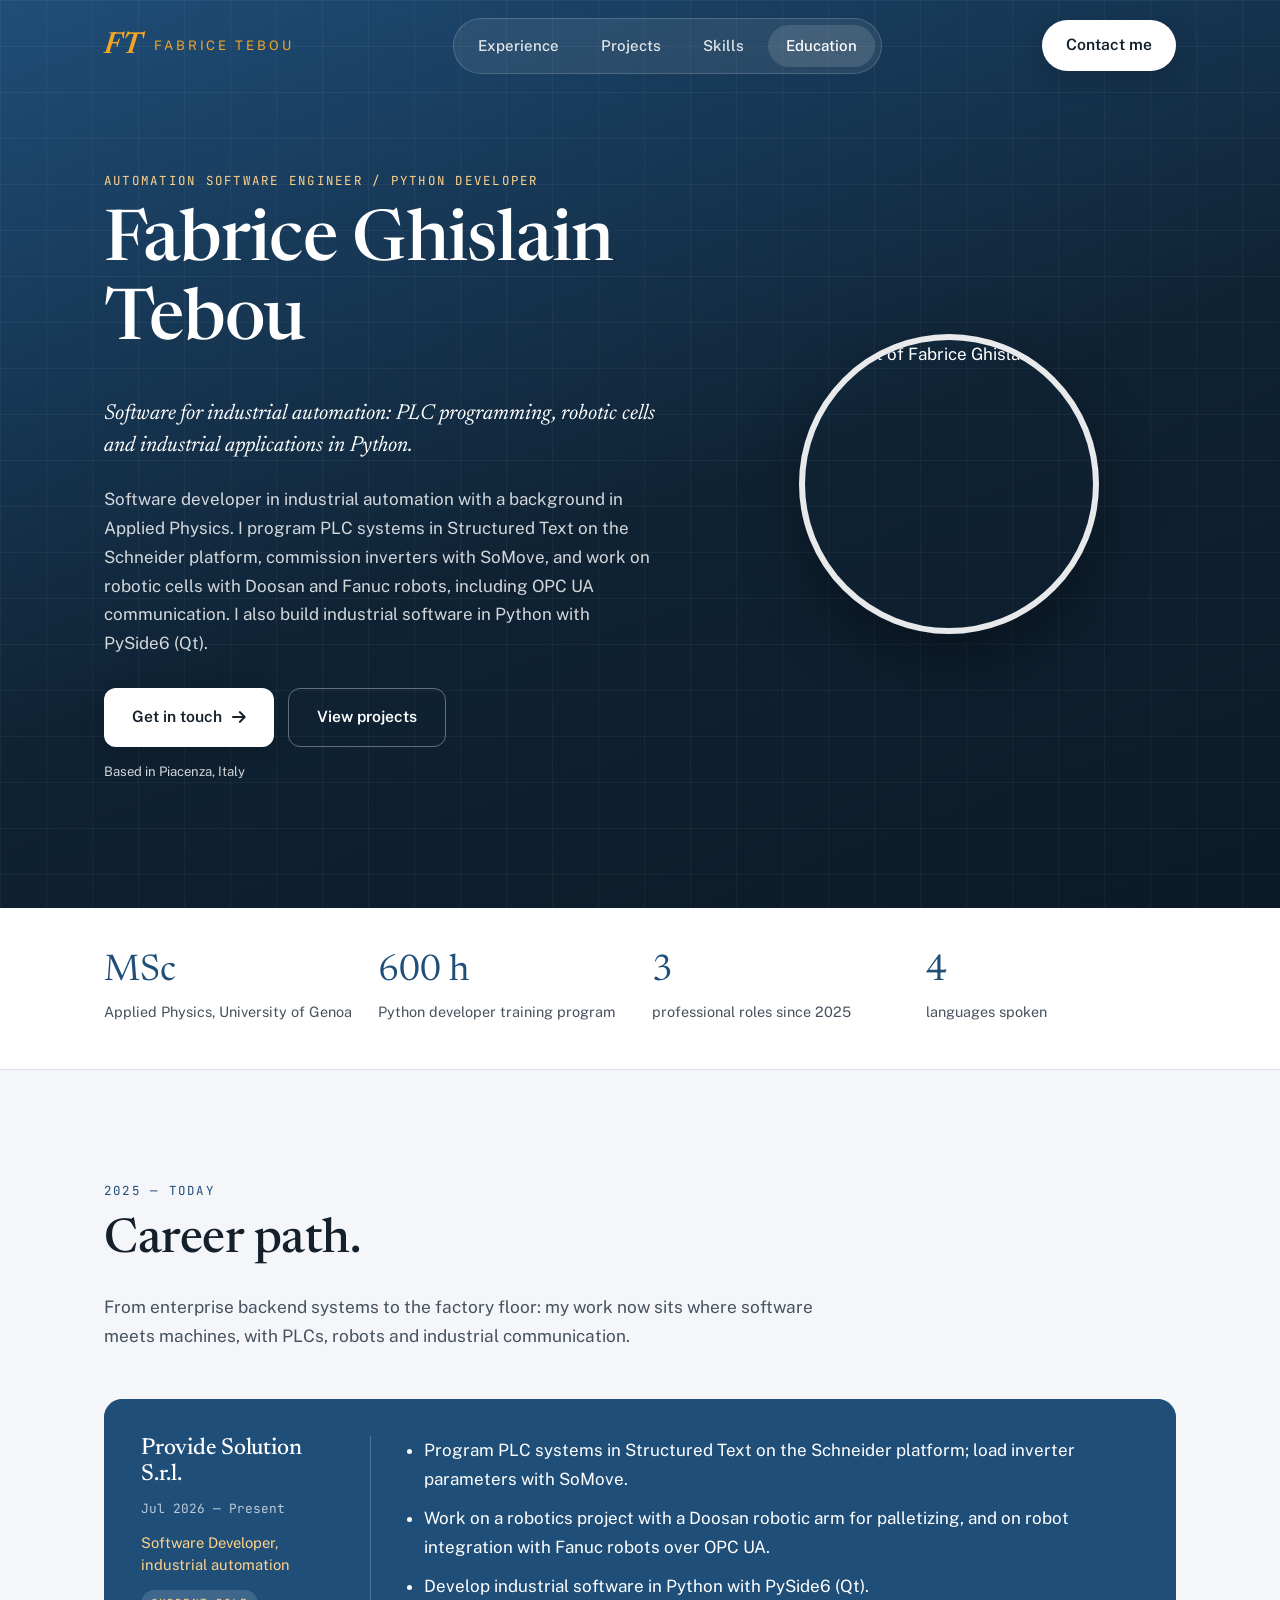
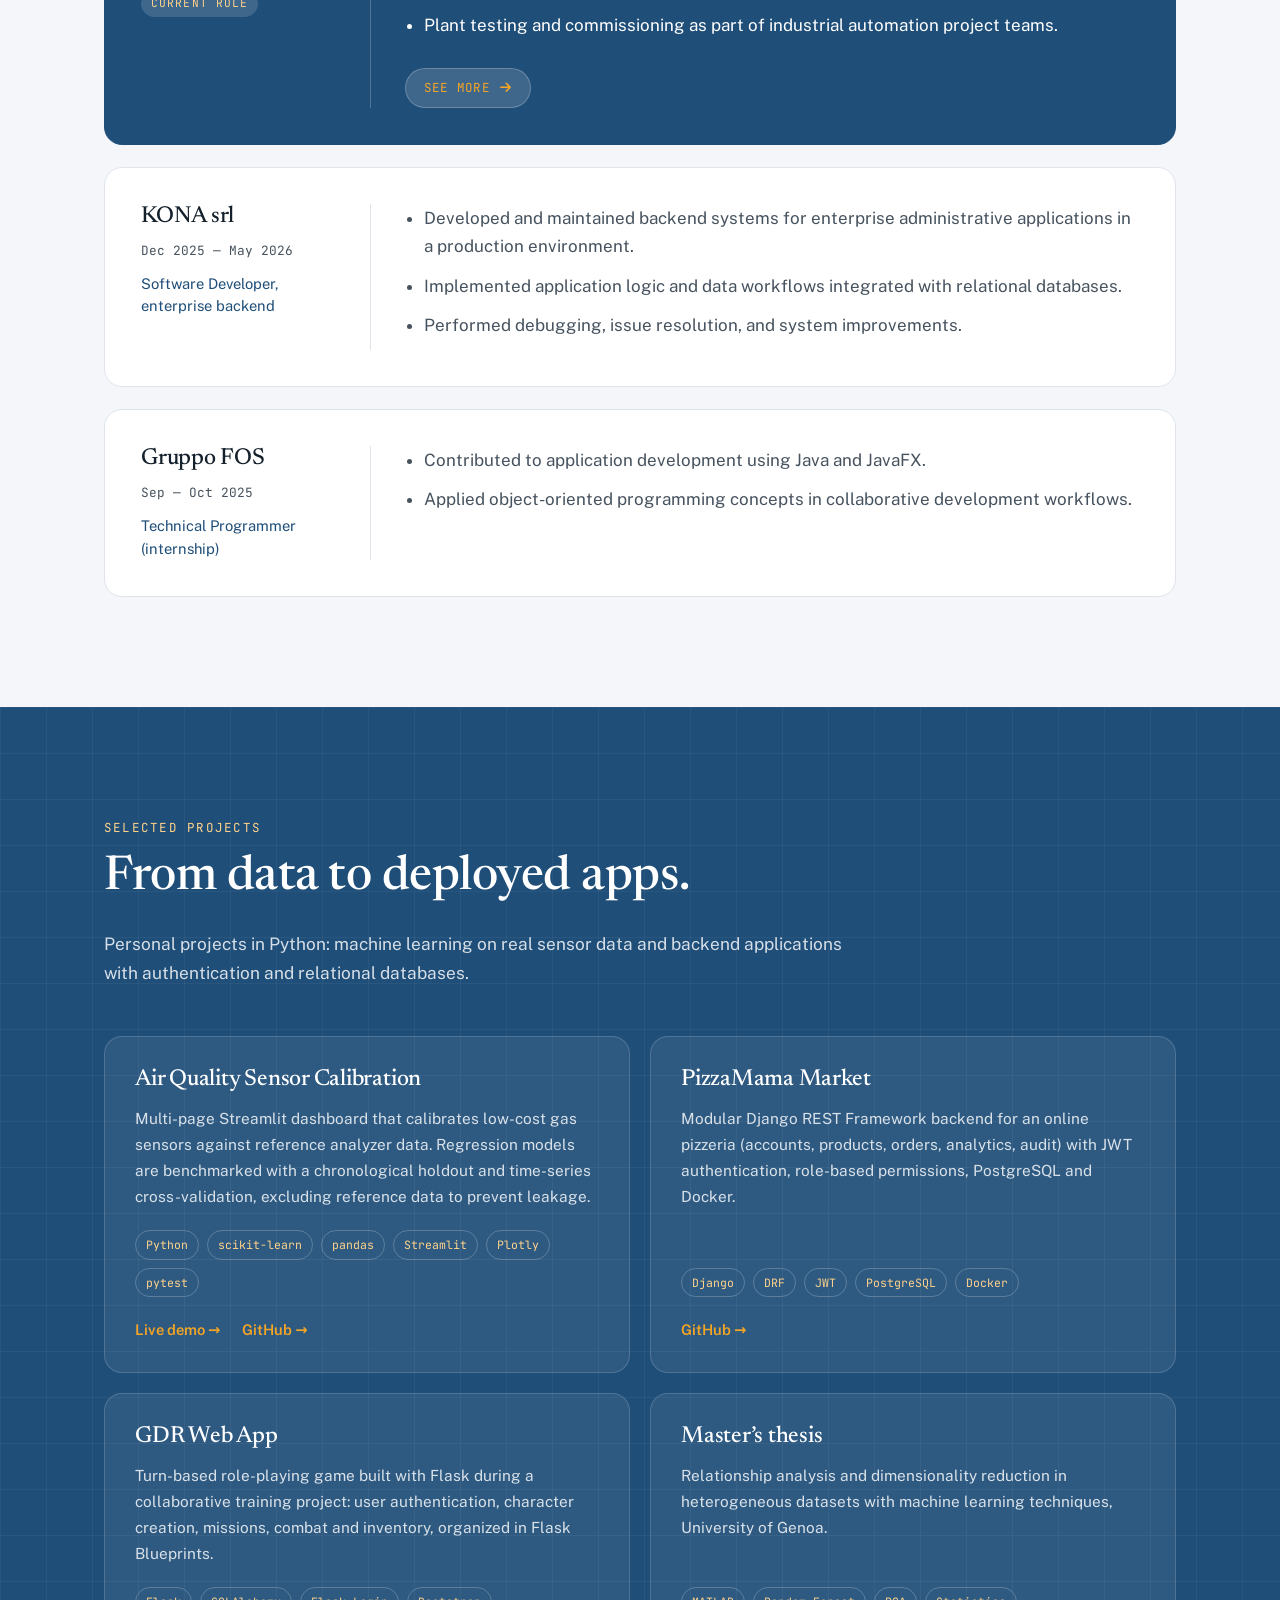
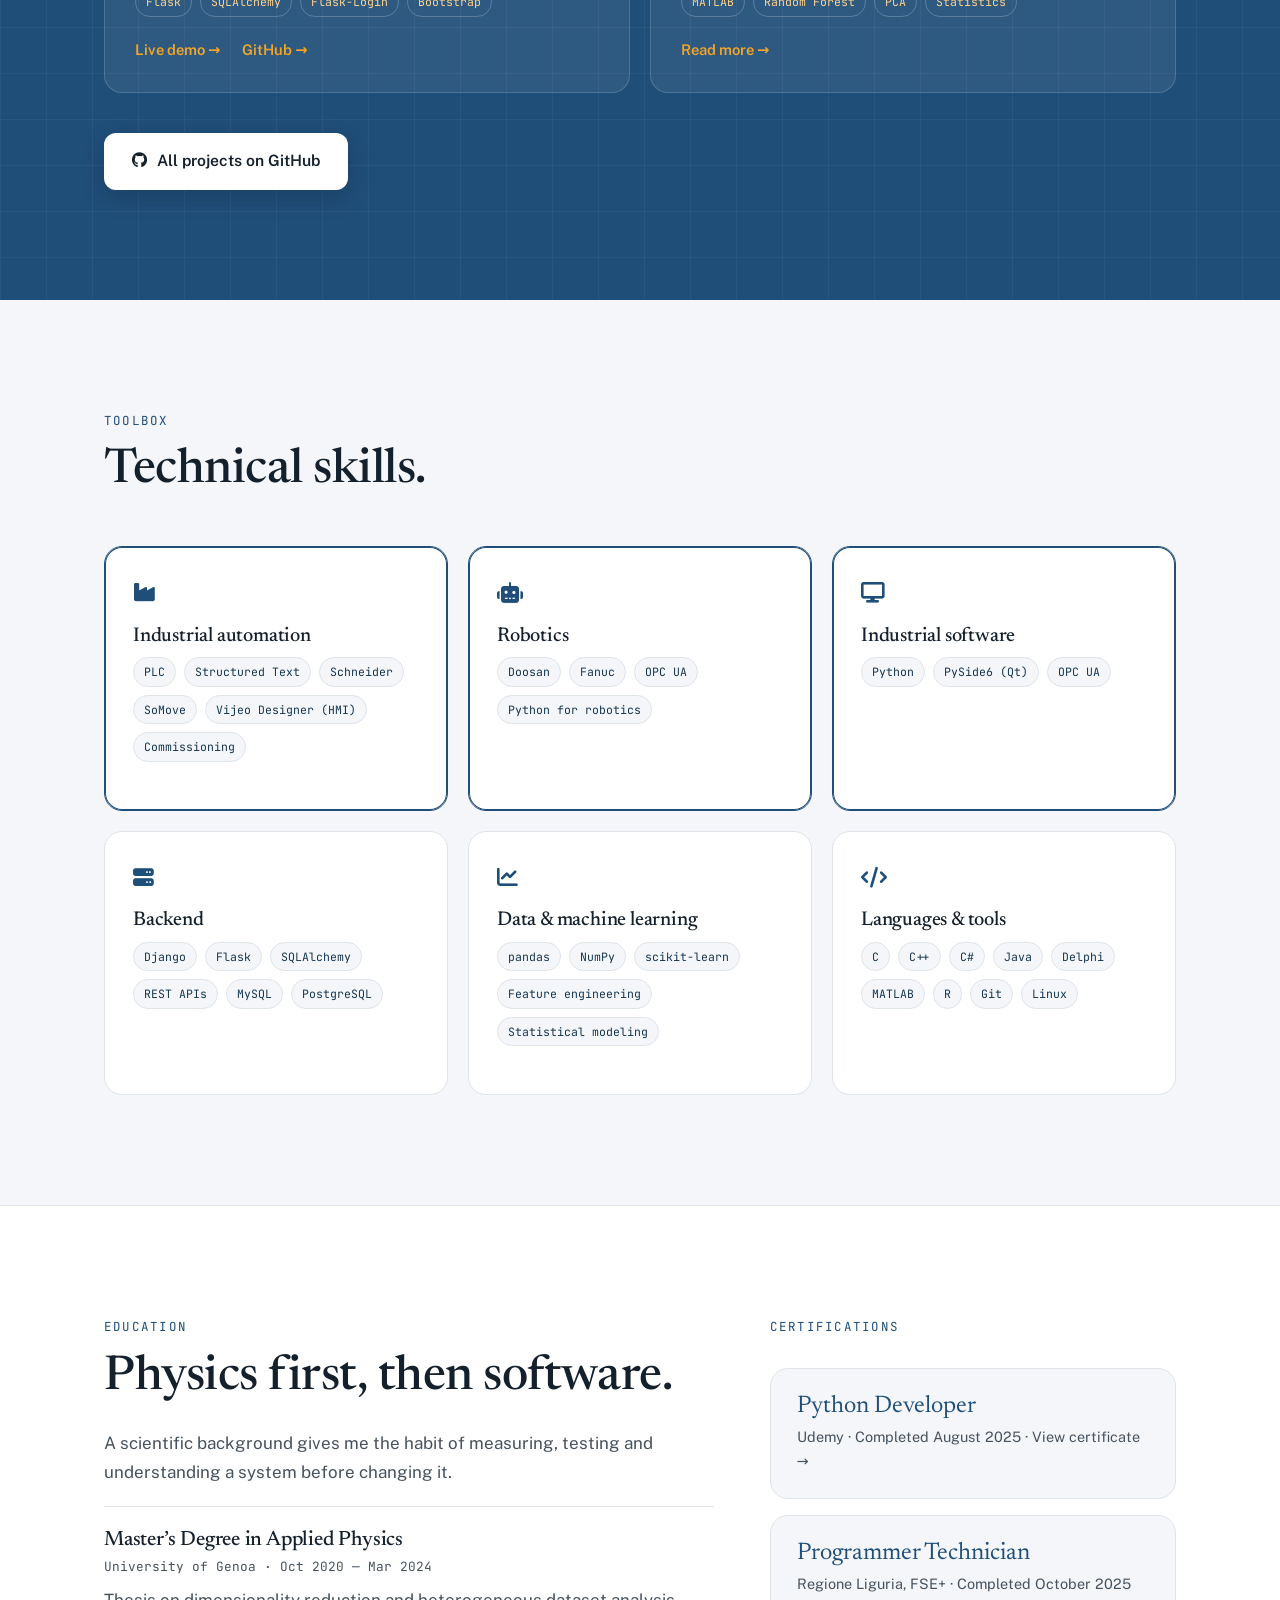
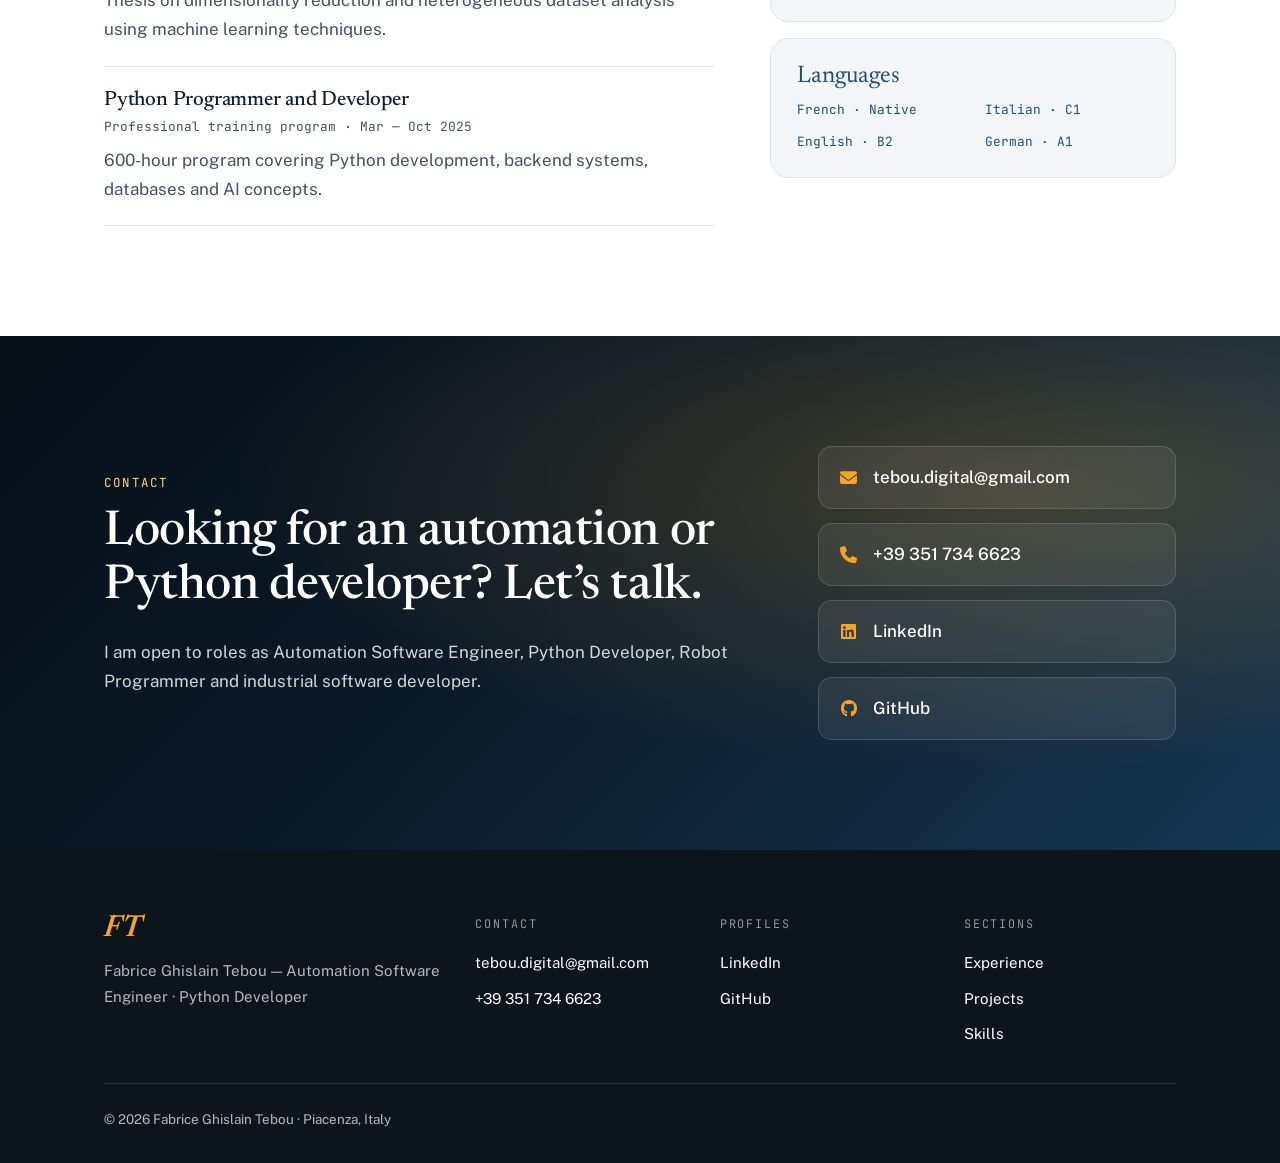
==== index.html @ fffd26f9 "Add automation page with animated robot cell and See more link - New automation.html: animated signa" ====
<!doctype html>
<html lang="en">
  <head>
    <meta charset="UTF-8" />
    <meta name="viewport" content="width=device-width, initial-scale=1.0" />

    <!-- SEO Meta Tags -->
    <title>
      Fabrice Ghislain Tebou — Automation Software Engineer | Python Developer
    </title>
    <meta
      name="description"
      content="Automation Software Engineer and Python Developer. PLC programming in Structured Text (Schneider), Doosan and Fanuc robots, OPC UA, and industrial software in Python with PySide6."
    />
    <meta
      name="keywords"
      content="Automation Software Engineer, Python Developer, Industrial Automation, PLC, Structured Text, Schneider, OPC UA, Doosan, Fanuc, Robotics, PySide6, Piacenza"
    />
    <meta name="author" content="Fabrice Ghislain Tebou" />

    <!-- Browser Icons -->
    <link
      rel="icon"
      href="assets/images/projects/small_logo.png"
      type="image/png"
    />
    <link rel="manifest" href="manifest.json" />
    <meta name="theme-color" content="#0f2233" />

    <!-- External Libraries -->
    <link
      rel="stylesheet"
      href="https://cdnjs.cloudflare.com/ajax/libs/font-awesome/6.5.1/css/all.min.css"
    />
    <link rel="preconnect" href="https://fonts.googleapis.com" />
    <link rel="preconnect" href="https://fonts.gstatic.com" crossorigin />
    <link
      href="https://fonts.googleapis.com/css2?family=Newsreader:ital,opsz,wght@0,6..72,400;0,6..72,500;1,6..72,400;1,6..72,600&family=Public+Sans:wght@400;500;600&family=JetBrains+Mono:wght@400&display=swap"
      rel="stylesheet"
    />

    <!-- CSS Files -->
    <link rel="stylesheet" href="assets/css/portfolio-1.css" />
  </head>
  <body>
    <!-- Header Navigation -->
    <header class="site-header" id="header">
      <div class="container header-inner">
        <a href="#home" class="brand" aria-label="Fabrice Ghislain Tebou, home">
          <span class="brand-mark">FT</span>
          <span class="brand-name">Fabrice Tebou</span>
        </a>

        <nav class="pill-nav" id="nav" aria-label="Main navigation">
          <a href="#experience">Experience</a>
          <a href="#projects">Projects</a>
          <a href="#skills">Skills</a>
          <a href="#education">Education</a>
        </nav>

        <a href="#contact" class="btn btn-light header-cta">Contact me</a>

        <button
          class="menu-btn"
          id="menu-btn"
          aria-label="Open menu"
          aria-expanded="false"
          aria-controls="nav"
        >
          <i class="fa-solid fa-bars"></i>
        </button>
      </div>
    </header>

    <main>
      <!-- Hero -->
      <section id="home" class="hero on-dark">
        <div class="grid-bg">
          <div class="container hero-inner">
            <div class="hero-text">
              <p class="eyebrow">Automation Software Engineer / Python Developer</p>
              <h1>Fabrice Ghislain Tebou</h1>
              <p class="hero-lead">
                Software for industrial automation: PLC programming, robotic
                cells and industrial applications in Python.
              </p>
              <p>
                Software developer in industrial automation with a background in
                Applied Physics. I program PLC systems in Structured Text on the
                Schneider platform, commission inverters with SoMove, and work on
                robotic cells with Doosan and Fanuc robots, including OPC UA
                communication. I also build industrial software in Python with
                PySide6 (Qt).
              </p>
              <div class="hero-actions">
                <a href="#contact" class="btn btn-light">
                  Get in touch <i class="fa-solid fa-arrow-right"></i>
                </a>
                <a href="#projects" class="btn btn-ghost">View projects</a>
              </div>
              <p class="btn-note">Based in Piacenza, Italy</p>
            </div>

            <div class="hero-photo">
              <img
                src="assets/images/home/cv_photo.png"
                alt="Portrait of Fabrice Ghislain Tebou"
              />
            </div>
          </div>
        </div>
      </section>

      <!-- Key facts -->
      <section class="stats" aria-label="Key facts">
        <div class="container stats-grid">
          <div>
            <div class="stat-value">MSc</div>
            <div class="stat-label">Applied Physics, University of Genoa</div>
          </div>
          <div>
            <div class="stat-value">600 h</div>
            <div class="stat-label">Python developer training program</div>
          </div>
          <div>
            <div class="stat-value">3</div>
            <div class="stat-label">professional roles since 2025</div>
          </div>
          <div>
            <div class="stat-value">4</div>
            <div class="stat-label">languages spoken</div>
          </div>
        </div>
      </section>

      <!-- Experience -->
      <section id="experience" class="section">
        <div class="container">
          <p class="eyebrow">2025 — Today</p>
          <h2>Career path.</h2>
          <p class="section-lead">
            From enterprise backend systems to the factory floor: my work now
            sits where software meets machines, with PLCs, robots and industrial
            communication.
          </p>

          <div class="timeline">
            <article class="role-card featured reveal">
              <div class="role-meta">
                <h3>Provide Solution S.r.l.</h3>
                <div class="role-dates">Jul 2026 — Present</div>
                <div class="role-title">Software Developer, industrial automation</div>
                <span class="badge">Current role</span>
              </div>
              <div class="role-body">
                <ul>
                  <li>
                    Program PLC systems in Structured Text on the Schneider
                    platform; load inverter parameters with SoMove.
                  </li>
                  <li>
                    Work on a robotics project with a Doosan robotic arm for
                    palletizing, and on robot integration with Fanuc robots over
                    OPC UA.
                  </li>
                  <li>Develop industrial software in Python with PySide6 (Qt).</li>
                  <li>
                    Plant testing and commissioning as part of industrial
                    automation project teams.
                  </li>
                </ul>
                <a href="automation.html" class="role-more">
                  See more <i class="fa-solid fa-arrow-right"></i>
                </a>
              </div>
            </article>

            <article class="role-card reveal">
              <div class="role-meta">
                <h3>KONA srl</h3>
                <div class="role-dates">Dec 2025 — May 2026</div>
                <div class="role-title">Software Developer, enterprise backend</div>
              </div>
              <div class="role-body">
                <ul>
                  <li>
                    Developed and maintained backend systems for enterprise
                    administrative applications in a production environment.
                  </li>
                  <li>
                    Implemented application logic and data workflows integrated
                    with relational databases.
                  </li>
                  <li>
                    Performed debugging, issue resolution, and system
                    improvements.
                  </li>
                </ul>
              </div>
            </article>

            <article class="role-card reveal">
              <div class="role-meta">
                <h3>Gruppo FOS</h3>
                <div class="role-dates">Sep — Oct 2025</div>
                <div class="role-title">Technical Programmer (internship)</div>
              </div>
              <div class="role-body">
                <ul>
                  <li>
                    Contributed to application development using Java and
                    JavaFX.
                  </li>
                  <li>
                    Applied object-oriented programming concepts in
                    collaborative development workflows.
                  </li>
                </ul>
              </div>
            </article>
          </div>
        </div>
      </section>

      <!-- Projects -->
      <section id="projects" class="section projects grid-bg on-dark">
        <div class="container">
          <p class="eyebrow">Selected projects</p>
          <h2>From data to deployed apps.</h2>
          <p class="section-lead">
            Personal projects in Python: machine learning on real sensor data and
            backend applications with authentication and relational databases.
          </p>

          <div class="project-grid">
            <article class="project-card reveal">
              <h3>Air Quality Sensor Calibration</h3>
              <p>
                Multi-page Streamlit dashboard that calibrates low-cost gas
                sensors against reference analyzer data. Regression models are
                benchmarked with a chronological holdout and time-series
                cross-validation, excluding reference data to prevent leakage.
              </p>
              <ul class="chips">
                <li>Python</li>
                <li>scikit-learn</li>
                <li>pandas</li>
                <li>Streamlit</li>
                <li>Plotly</li>
                <li>pytest</li>
              </ul>
              <div class="project-links">
                <a href="https://ml-air-quality-ayis.onrender.com/" target="_blank" rel="noopener">Live demo →</a>
                <a href="https://github.com/teboudigital/ml-air-quality" target="_blank" rel="noopener">GitHub →</a>
              </div>
            </article>

            <article class="project-card reveal">
              <h3>PizzaMama Market</h3>
              <p>
                Modular Django REST Framework backend for an online pizzeria
                (accounts, products, orders, analytics, audit) with JWT
                authentication, role-based permissions, PostgreSQL and Docker.
              </p>
              <ul class="chips">
                <li>Django</li>
                <li>DRF</li>
                <li>JWT</li>
                <li>PostgreSQL</li>
                <li>Docker</li>
              </ul>
              <div class="project-links">
                <a href="https://github.com/teboudigital/pizzamama-market" target="_blank" rel="noopener">GitHub →</a>
              </div>
            </article>

            <article class="project-card reveal">
              <h3>GDR Web App</h3>
              <p>
                Turn-based role-playing game built with Flask during a
                collaborative training project: user authentication, character
                creation, missions, combat and inventory, organized in Flask
                Blueprints.
              </p>
              <ul class="chips">
                <li>Flask</li>
                <li>SQLAlchemy</li>
                <li>Flask-Login</li>
                <li>Bootstrap</li>
              </ul>
              <div class="project-links">
                <a href="https://gdr-web-app-crza.onrender.com/" target="_blank" rel="noopener">Live demo →</a>
                <a href="https://github.com/teboudigital/gdr-web-app" target="_blank" rel="noopener">GitHub →</a>
              </div>
            </article>

            <article class="project-card reveal">
              <h3>Master’s thesis</h3>
              <p>
                Relationship analysis and dimensionality reduction in
                heterogeneous datasets with machine learning techniques,
                University of Genoa.
              </p>
              <ul class="chips">
                <li>MATLAB</li>
                <li>Random Forest</li>
                <li>PCA</li>
                <li>Statistics</li>
              </ul>
              <div class="project-links">
                <a href="project_thesis.html">Read more →</a>
              </div>
            </article>
          </div>

          <a href="https://github.com/teboudigital" class="btn btn-light" target="_blank" rel="noopener">
            <i class="fa-brands fa-github"></i> All projects on GitHub
          </a>
        </div>
      </section>

      <!-- Skills -->
      <section id="skills" class="section">
        <div class="container">
          <p class="eyebrow">Toolbox</p>
          <h2>Technical skills.</h2>

          <div class="skills-grid">
            <div class="skill-card highlight reveal">
              <div class="icon"><i class="fa-solid fa-industry"></i></div>
              <h3>Industrial automation</h3>
              <ul class="chips light-chips">
                <li>PLC</li>
                <li>Structured Text</li>
                <li>Schneider</li>
                <li>SoMove</li>
                <li>Vijeo Designer (HMI)</li>
                <li>Commissioning</li>
              </ul>
            </div>

            <div class="skill-card highlight reveal">
              <div class="icon"><i class="fa-solid fa-robot"></i></div>
              <h3>Robotics</h3>
              <ul class="chips light-chips">
                <li>Doosan</li>
                <li>Fanuc</li>
                <li>OPC UA</li>
                <li>Python for robotics</li>
              </ul>
            </div>

            <div class="skill-card highlight reveal">
              <div class="icon"><i class="fa-solid fa-display"></i></div>
              <h3>Industrial software</h3>
              <ul class="chips light-chips">
                <li>Python</li>
                <li>PySide6 (Qt)</li>
                <li>OPC UA</li>
              </ul>
            </div>

            <div class="skill-card reveal">
              <div class="icon"><i class="fa-solid fa-server"></i></div>
              <h3>Backend</h3>
              <ul class="chips light-chips">
                <li>Django</li>
                <li>Flask</li>
                <li>SQLAlchemy</li>
                <li>REST APIs</li>
                <li>MySQL</li>
                <li>PostgreSQL</li>
              </ul>
            </div>

            <div class="skill-card reveal">
              <div class="icon"><i class="fa-solid fa-chart-line"></i></div>
              <h3>Data &amp; machine learning</h3>
              <ul class="chips light-chips">
                <li>pandas</li>
                <li>NumPy</li>
                <li>scikit-learn</li>
                <li>Feature engineering</li>
                <li>Statistical modeling</li>
              </ul>
            </div>

            <div class="skill-card reveal">
              <div class="icon"><i class="fa-solid fa-code"></i></div>
              <h3>Languages &amp; tools</h3>
              <ul class="chips light-chips">
                <li>C</li>
                <li>C++</li>
                <li>C#</li>
                <li>Java</li>
                <li>Delphi</li>
                <li>MATLAB</li>
                <li>R</li>
                <li>Git</li>
                <li>Linux</li>
              </ul>
            </div>
          </div>
        </div>
      </section>

      <!-- Education -->
      <section id="education" class="section education">
        <div class="container edu-layout">
          <div>
            <p class="eyebrow">Education</p>
            <h2>Physics first, then software.</h2>
            <p>
              A scientific background gives me the habit of measuring, testing
              and understanding a system before changing it.
            </p>

            <div class="edu-item reveal">
              <h3>Master’s Degree in Applied Physics</h3>
              <div class="role-dates">University of Genoa · Oct 2020 — Mar 2024</div>
              <p>
                Thesis on dimensionality reduction and heterogeneous dataset
                analysis using machine learning techniques.
              </p>
            </div>

            <div class="edu-item reveal">
              <h3>Python Programmer and Developer</h3>
              <div class="role-dates">Professional training program · Mar — Oct 2025</div>
              <p>
                600-hour program covering Python development, backend systems,
                databases and AI concepts.
              </p>
            </div>
          </div>

          <aside class="side-cards" aria-label="Certifications and languages">
            <p class="eyebrow">Certifications</p>
            <a
              class="side-card"
              href="https://udemy-certificate.s3.amazonaws.com/pdf/UC-51383e14-acce-4178-a129-96cd78e211ef.pdf"
              target="_blank"
              rel="noopener noreferrer"
            >
              <div class="stat-value">Python Developer</div>
              <div class="stat-label">Udemy · Completed August 2025 · View certificate →</div>
            </a>
            <div class="side-card">
              <div class="stat-value">Programmer Technician</div>
              <div class="stat-label">Regione Liguria, FSE+ · Completed October 2025</div>
            </div>
            <div class="side-card">
              <div class="stat-value">Languages</div>
              <div class="languages">
                <span>French · Native</span>
                <span>Italian · C1</span>
                <span>English · B2</span>
                <span>German · A1</span>
              </div>
            </div>
          </aside>
        </div>
      </section>

      <!-- Contact -->
      <section id="contact" class="section cta on-dark">
        <div class="container cta-inner">
          <div>
            <p class="eyebrow">Contact</p>
            <h2>Looking for an automation or Python developer? Let’s talk.</h2>
            <p>
              I am open to roles as Automation Software Engineer, Python
              Developer, Robot Programmer and industrial software developer.
            </p>
          </div>

          <div class="contact-list">
            <a href="mailto:tebou.digital@gmail.com">
              <i class="fa-solid fa-envelope"></i> tebou.digital@gmail.com
            </a>
            <a href="tel:+393517346623">
              <i class="fa-solid fa-phone"></i> +39 351 734 6623
            </a>
            <a href="https://www.linkedin.com/in/fabrice-ghislain-tebou-72000b211/" target="_blank" rel="noopener">
              <i class="fa-brands fa-linkedin"></i> LinkedIn
            </a>
            <a href="https://github.com/teboudigital" target="_blank" rel="noopener">
              <i class="fa-brands fa-github"></i> GitHub
            </a>
          </div>
        </div>
      </section>
    </main>

    <!-- Footer -->
    <footer class="site-footer">
      <div class="container">
        <div class="footer-grid">
          <div>
            <span class="brand-mark">FT</span>
            <p style="margin-top: 14px">
              Fabrice Ghislain Tebou — Automation Software Engineer · Python
              Developer
            </p>
          </div>
          <div>
            <h4>Contact</h4>
            <ul>
              <li><a href="mailto:tebou.digital@gmail.com">tebou.digital@gmail.com</a></li>
              <li><a href="tel:+393517346623">+39 351 734 6623</a></li>
            </ul>
          </div>
          <div>
            <h4>Profiles</h4>
            <ul>
              <li><a href="https://www.linkedin.com/in/fabrice-ghislain-tebou-72000b211/" target="_blank" rel="noopener">LinkedIn</a></li>
              <li><a href="https://github.com/teboudigital" target="_blank" rel="noopener">GitHub</a></li>
            </ul>
          </div>
          <div>
            <h4>Sections</h4>
            <ul>
              <li><a href="#experience">Experience</a></li>
              <li><a href="#projects">Projects</a></li>
              <li><a href="#skills">Skills</a></li>
            </ul>
          </div>
        </div>
        <div class="footer-bottom">
          © <span id="year">2026</span> Fabrice Ghislain Tebou · Piacenza, Italy
        </div>
      </div>
    </footer>

    <script>
      (function () {
        var header = document.getElementById("header");
        var nav = document.getElementById("nav");
        var menuBtn = document.getElementById("menu-btn");

        document.getElementById("year").textContent = new Date().getFullYear();

        function onScroll() {
          header.classList.toggle("scrolled", window.scrollY > 40);
        }
        window.addEventListener("scroll", onScroll, { passive: true });
        onScroll();

        menuBtn.addEventListener("click", function () {
          var open = nav.classList.toggle("open");
          menuBtn.setAttribute("aria-expanded", String(open));
        });
        nav.addEventListener("click", function (event) {
          if (event.target.tagName === "A") {
            nav.classList.remove("open");
            menuBtn.setAttribute("aria-expanded", "false");
          }
        });

        // Highlight the nav link of the section in view
        var links = nav.querySelectorAll("a");
        var sections = Array.prototype.map.call(links, function (link) {
          return document.querySelector(link.getAttribute("href"));
        });

        if ("IntersectionObserver" in window) {
          var sectionObserver = new IntersectionObserver(
            function (entries) {
              entries.forEach(function (entry) {
                if (!entry.isIntersecting) return;
                links.forEach(function (link) {
                  link.classList.toggle(
                    "active",
                    link.getAttribute("href") === "#" + entry.target.id
                  );
                });
              });
            },
            { rootMargin: "-45% 0px -50% 0px" }
          );
          sections.forEach(function (section) {
            if (section) sectionObserver.observe(section);
          });

          var revealObserver = new IntersectionObserver(
            function (entries) {
              entries.forEach(function (entry) {
                if (entry.isIntersecting) {
                  entry.target.classList.add("visible");
                  revealObserver.unobserve(entry.target);
                }
              });
            },
            { threshold: 0.12 }
          );
          document.querySelectorAll(".reveal").forEach(function (element) {
            revealObserver.observe(element);
          });
        } else {
          document.querySelectorAll(".reveal").forEach(function (element) {
            element.classList.add("visible");
          });
        }
      })();
    </script>
  </body>
</html>
---- assets/css/portfolio-1.css ----
/*
===========================================
PORTFOLIO-1 THEME
===========================================
Editorial layout: dark brand hero with grid, serif display headings,
monospace eyebrows, light content sections and glass project cards.
All colors live in the palette block below.
*/

:root {
  /* Palette */
  --brand-ink: #060f18;
  --brand-950: #0b1a28;
  --brand-900: #0f2233;
  --brand-800: #163650;
  --brand-700: #1f4e79;
  --accent: #f5a524;
  --accent-soft: #ffd28a;
  --accent-ink: #1f4e79;
  --accent-glow: rgba(245, 165, 36, 0.16);
  --accent-glow-strong: rgba(245, 165, 36, 0.22);
  --header-glass: rgba(11, 26, 40, 0.92);
  --cream: #f4f6f9;
  --paper: #ffffff;
  --ink: #14202b;
  --ink-soft: #46525e;
  --line: #dfe4ea;
  --footer: #0c141c;

  --serif: "Newsreader", Georgia, "Times New Roman", serif;
  --sans: "Public Sans", system-ui, -apple-system, "Segoe UI", sans-serif;
  --mono: "JetBrains Mono", ui-monospace, Consolas, monospace;

  --radius: 18px;
  --container: 1120px;
}

*,
*::before,
*::after {
  box-sizing: border-box;
}

html {
  scroll-behavior: smooth;
  scroll-padding-top: 96px;
}

body {
  margin: 0;
  font-family: var(--sans);
  font-size: 17px;
  line-height: 1.7;
  color: var(--ink-soft);
  background: var(--cream);
  -webkit-font-smoothing: antialiased;
}

img {
  max-width: 100%;
  display: block;
}

a {
  color: inherit;
}

h1,
h2,
h3 {
  font-family: var(--serif);
  font-weight: 500;
  color: var(--ink);
  line-height: 1.12;
  margin: 0 0 0.5em;
  letter-spacing: -0.01em;
}

h1 {
  font-size: clamp(2.6rem, 6vw, 4.4rem);
}

h2 {
  font-size: clamp(2rem, 4.2vw, 3rem);
}

h3 {
  font-size: 1.45rem;
}

p {
  margin: 0 0 1.1em;
}

.container {
  width: 100%;
  max-width: var(--container);
  margin: 0 auto;
  padding: 0 24px;
}

.eyebrow {
  font-family: var(--mono);
  font-size: 0.78rem;
  letter-spacing: 0.18em;
  text-transform: uppercase;
  color: var(--accent-ink);
  margin: 0 0 14px;
}

.on-dark .eyebrow {
  color: var(--accent-soft);
}

.on-dark,
.on-dark h1,
.on-dark h2,
.on-dark h3 {
  color: #fff;
}

.on-dark p {
  color: rgba(255, 255, 255, 0.82);
}

.section {
  padding: 110px 0;
}

.section-lead {
  max-width: 760px;
  font-size: 1.08rem;
}

/* Grid texture used on dark sections */
.grid-bg {
  position: relative;
  background-color: var(--brand-800);
  background-image:
    linear-gradient(rgba(255, 255, 255, 0.045) 1px, transparent 1px),
    linear-gradient(90deg, rgba(255, 255, 255, 0.045) 1px, transparent 1px);
  background-size: 46px 46px;
}

/* ================================ */
/* BUTTONS                          */
/* ================================ */

.btn {
  display: inline-flex;
  align-items: center;
  gap: 10px;
  padding: 15px 28px;
  border-radius: 12px;
  font-family: var(--sans);
  font-weight: 600;
  font-size: 0.98rem;
  text-decoration: none;
  transition: transform 0.2s ease, background 0.2s ease, box-shadow 0.2s ease;
}

.btn:hover {
  transform: translateY(-2px);
}

.btn-light {
  background: #fff;
  color: var(--ink);
  box-shadow: 0 8px 24px rgba(0, 0, 0, 0.16);
}

.btn-green {
  background: var(--brand-700);
  color: #fff;
}

.btn-green:hover {
  background: var(--brand-800);
}

.btn-ghost {
  color: #fff;
  border: 1px solid rgba(255, 255, 255, 0.35);
}

.btn-ghost:hover {
  background: rgba(255, 255, 255, 0.08);
}

.btn-note {
  font-size: 0.82rem;
  margin-top: 14px;
  color: rgba(255, 255, 255, 0.65);
}

/* ================================ */
/* HEADER                           */
/* ================================ */

.site-header {
  position: fixed;
  inset: 0 0 auto;
  z-index: 50;
  padding: 18px 0;
  transition: background 0.3s ease, padding 0.3s ease, box-shadow 0.3s ease;
}

.site-header.scrolled {
  background: var(--header-glass);
  backdrop-filter: blur(10px);
  padding: 10px 0;
  box-shadow: 0 6px 24px rgba(0, 0, 0, 0.18);
}

.header-inner {
  display: flex;
  align-items: center;
  justify-content: space-between;
  gap: 24px;
}

.brand {
  display: flex;
  align-items: center;
  gap: 12px;
  text-decoration: none;
}

.brand-mark {
  font-family: var(--serif);
  font-style: italic;
  font-weight: 600;
  font-size: 1.9rem;
  line-height: 1;
  color: var(--accent);
}

.brand-name {
  font-family: var(--sans);
  font-size: 0.82rem;
  letter-spacing: 0.22em;
  text-transform: uppercase;
  color: var(--accent);
}

.pill-nav {
  display: flex;
  gap: 6px;
  padding: 6px;
  border-radius: 999px;
  background: rgba(255, 255, 255, 0.08);
  border: 1px solid rgba(255, 255, 255, 0.16);
}

.pill-nav a {
  padding: 8px 18px;
  border-radius: 999px;
  color: rgba(255, 255, 255, 0.86);
  text-decoration: none;
  font-size: 0.94rem;
  font-weight: 500;
  transition: background 0.2s ease, color 0.2s ease;
}

.pill-nav a:hover,
.pill-nav a.active {
  background: rgba(255, 255, 255, 0.12);
  color: #fff;
}

.header-cta {
  padding: 12px 24px;
  border-radius: 999px;
}

.menu-btn {
  display: none;
  background: none;
  border: 1px solid rgba(255, 255, 255, 0.3);
  border-radius: 10px;
  color: #fff;
  width: 44px;
  height: 44px;
  font-size: 1.1rem;
  cursor: pointer;
}

/* ================================ */
/* HERO                             */
/* ================================ */

.hero {
  background: linear-gradient(160deg, var(--brand-700) 0%, var(--brand-900) 55%, var(--brand-950) 100%);
  overflow: hidden;
}

.hero .grid-bg {
  background-color: transparent;
}

.hero-inner {
  display: grid;
  grid-template-columns: 1.1fr 0.9fr;
  gap: 64px;
  align-items: center;
  padding: 170px 24px 110px;
}

.hero-lead {
  font-family: var(--serif);
  font-style: italic;
  font-size: 1.35rem;
  line-height: 1.5;
  color: #fff !important;
  margin-bottom: 22px;
}

.hero-actions {
  display: flex;
  flex-wrap: wrap;
  gap: 14px;
  margin-top: 30px;
}

.hero-photo {
  justify-self: center;
  width: 300px;
  aspect-ratio: 1;
  border-radius: 50%;
  overflow: hidden;
  border: 6px solid rgba(255, 255, 255, 0.9);
  box-shadow: 0 24px 60px rgba(0, 0, 0, 0.35);
}

.hero-photo img {
  width: 100%;
  height: 100%;
  object-fit: cover;
  object-position: top;
}

/* ================================ */
/* STATS STRIP                      */
/* ================================ */

.stats {
  background: var(--paper);
  border-bottom: 1px solid var(--line);
}

.stats-grid {
  display: grid;
  grid-template-columns: repeat(4, 1fr);
  gap: 24px;
  padding: 44px 24px;
}

.stat-value {
  font-family: var(--serif);
  font-size: 2.3rem;
  line-height: 1.1;
  color: var(--accent-ink);
}

.stat-label {
  font-size: 0.9rem;
  color: var(--ink-soft);
  margin-top: 8px;
}

/* ================================ */
/* EXPERIENCE TIMELINE              */
/* ================================ */

.timeline {
  display: grid;
  gap: 22px;
  margin-top: 48px;
}

.role-card {
  display: grid;
  grid-template-columns: 230px 1fr;
  gap: 34px;
  padding: 36px;
  background: var(--paper);
  border: 1px solid var(--line);
  border-radius: var(--radius);
}

.role-meta {
  border-right: 1px solid var(--line);
  padding-right: 24px;
}

.role-meta h3 {
  margin-bottom: 10px;
}

.role-dates {
  font-family: var(--mono);
  font-size: 0.8rem;
  color: var(--ink-soft);
  margin-bottom: 12px;
}

.role-title {
  font-size: 0.92rem;
  line-height: 1.5;
  color: var(--accent-ink);
}

.role-body ul {
  margin: 0;
  padding-left: 1.1em;
}

.role-body li {
  margin-bottom: 0.6em;
}

.role-card.featured {
  background: var(--brand-700);
  border-color: var(--brand-700);
}

.role-card.featured h3,
.role-card.featured .role-body {
  color: #fff;
}

.role-card.featured .role-meta {
  border-color: rgba(255, 255, 255, 0.22);
}

.role-card.featured .role-dates {
  color: rgba(255, 255, 255, 0.7);
}

.role-card.featured .role-title {
  color: var(--accent-soft);
}

.badge {
  display: inline-block;
  margin-top: 14px;
  padding: 4px 10px;
  border-radius: 999px;
  font-family: var(--mono);
  font-size: 0.7rem;
  letter-spacing: 0.1em;
  text-transform: uppercase;
  background: rgba(255, 255, 255, 0.14);
  color: var(--accent-soft);
}

/* "See more" pill link inside a role card, same shape as .badge */
.role-more {
  display: inline-flex;
  align-items: center;
  gap: 10px;
  margin-top: 18px;
  padding: 8px 18px;
  border-radius: 999px;
  background: rgba(255, 255, 255, 0.14);
  border: 1px solid rgba(255, 255, 255, 0.22);
  color: var(--accent);
  font-family: var(--mono);
  font-size: 0.78rem;
  letter-spacing: 0.1em;
  text-transform: uppercase;
  text-decoration: none;
  transition: background 0.2s ease;
}

.role-more i {
  transition: transform 0.2s ease;
}

.role-more:hover {
  background: rgba(255, 255, 255, 0.24);
}

.role-more:hover i {
  transform: translateX(4px);
}

/* ================================ */
/* PROJECTS                         */
/* ================================ */

.projects {
  background-color: var(--brand-700);
}

.project-grid {
  display: grid;
  grid-template-columns: repeat(2, 1fr);
  gap: 20px;
  margin: 48px 0 40px;
}

.project-card {
  display: flex;
  flex-direction: column;
  padding: 30px;
  border-radius: var(--radius);
  background: rgba(255, 255, 255, 0.07);
  border: 1px solid rgba(255, 255, 255, 0.16);
  transition: background 0.2s ease, transform 0.2s ease;
}

.project-card:hover {
  background: rgba(255, 255, 255, 0.11);
  transform: translateY(-3px);
}

.project-card p {
  font-size: 0.96rem;
  flex: 1;
}

.chips {
  display: flex;
  flex-wrap: wrap;
  gap: 8px;
  margin: 4px 0 20px;
  padding: 0;
  list-style: none;
}

.chips li {
  font-family: var(--mono);
  font-size: 0.72rem;
  padding: 4px 10px;
  border-radius: 999px;
  border: 1px solid rgba(255, 255, 255, 0.22);
  color: var(--accent-soft);
}

.project-links {
  display: flex;
  gap: 22px;
}

.project-links a {
  font-weight: 600;
  font-size: 0.92rem;
  color: var(--accent);
  text-decoration: none;
}

.project-links a:hover {
  text-decoration: underline;
}

/* ================================ */
/* SKILLS                           */
/* ================================ */

.skills-grid {
  display: grid;
  grid-template-columns: repeat(3, 1fr);
  gap: 20px;
  margin-top: 48px;
}

.skill-card {
  padding: 28px;
  background: var(--paper);
  border: 1px solid var(--line);
  border-radius: var(--radius);
}

.skill-card h3 {
  font-size: 1.25rem;
}

.skill-card .icon {
  font-size: 1.3rem;
  color: var(--accent-ink);
  margin-bottom: 14px;
}

.skill-card.highlight {
  border-color: var(--brand-700);
  box-shadow: inset 0 0 0 1px var(--brand-700);
}

.light-chips li {
  color: var(--brand-800);
  border-color: var(--line);
  background: var(--cream);
}

/* ================================ */
/* EDUCATION                        */
/* ================================ */

.education {
  background: var(--paper);
  border-top: 1px solid var(--line);
}

.edu-layout {
  display: grid;
  grid-template-columns: 1.2fr 0.8fr;
  gap: 56px;
  align-items: start;
}

.edu-item {
  padding: 22px 0;
  border-bottom: 1px solid var(--line);
}

.edu-item:first-of-type {
  border-top: 1px solid var(--line);
}

.edu-item h3 {
  font-size: 1.3rem;
  margin-bottom: 4px;
}

.edu-item .role-dates {
  margin-bottom: 8px;
}

.edu-item p {
  margin: 0;
}

.side-cards {
  display: grid;
  gap: 16px;
}

.side-card {
  display: block;
  padding: 24px 26px;
  border-radius: var(--radius);
  background: var(--cream);
  border: 1px solid var(--line);
  text-decoration: none;
}

a.side-card:hover {
  border-color: var(--brand-700);
}

.side-card .stat-value {
  font-size: 1.5rem;
}

.side-card .stat-label {
  margin-top: 6px;
}

.languages {
  display: grid;
  grid-template-columns: repeat(2, 1fr);
  gap: 10px 24px;
  margin-top: 10px;
}

.languages span {
  font-family: var(--mono);
  font-size: 0.8rem;
  color: var(--accent-ink);
}

/* ================================ */
/* CONTACT CTA                      */
/* ================================ */

.cta {
  background:
    radial-gradient(ellipse at 80% 30%, var(--accent-glow-strong), transparent 55%),
    linear-gradient(135deg, var(--brand-ink) 0%, var(--brand-950) 45%, var(--brand-800) 100%);
}

.cta-inner {
  display: grid;
  grid-template-columns: 1.3fr 0.7fr;
  gap: 48px;
  align-items: center;
}

.contact-list {
  display: grid;
  gap: 14px;
}

.contact-list a {
  display: flex;
  align-items: center;
  gap: 14px;
  padding: 16px 20px;
  border-radius: 14px;
  background: rgba(255, 255, 255, 0.07);
  border: 1px solid rgba(255, 255, 255, 0.14);
  color: #fff;
  text-decoration: none;
  font-weight: 500;
  word-break: break-word;
}

.contact-list a:hover {
  background: rgba(255, 255, 255, 0.12);
}

.contact-list i {
  color: var(--accent);
  width: 20px;
  text-align: center;
}

/* ================================ */
/* FOOTER                           */
/* ================================ */

.site-footer {
  background: var(--footer);
  color: rgba(255, 255, 255, 0.7);
  padding: 64px 0 32px;
  font-size: 0.94rem;
}

.footer-grid {
  display: grid;
  grid-template-columns: 1.6fr 1fr 1fr 1fr;
  gap: 32px;
  padding-bottom: 36px;
  border-bottom: 1px solid rgba(255, 255, 255, 0.12);
}

.footer-grid h4 {
  font-family: var(--mono);
  font-weight: 400;
  font-size: 0.74rem;
  letter-spacing: 0.16em;
  text-transform: uppercase;
  color: rgba(255, 255, 255, 0.55);
  margin: 0 0 16px;
}

.footer-grid ul {
  list-style: none;
  margin: 0;
  padding: 0;
  display: grid;
  gap: 10px;
}

.footer-grid a {
  color: #fff;
  text-decoration: none;
}

.footer-grid a:hover {
  text-decoration: underline;
}

.footer-bottom {
  padding-top: 24px;
  font-size: 0.84rem;
}

/* ================================ */
/* REVEAL ANIMATION                 */
/* ================================ */

.reveal {
  opacity: 0;
  transform: translateY(18px);
  transition: opacity 0.7s ease, transform 0.7s ease;
}

.reveal.visible {
  opacity: 1;
  transform: none;
}

@media (prefers-reduced-motion: reduce) {
  html {
    scroll-behavior: auto;
  }

  .reveal {
    opacity: 1;
    transform: none;
    transition: none;
  }
}

/* ================================ */
/* RESPONSIVE                       */
/* ================================ */

@media (max-width: 960px) {
  .pill-nav {
    display: none;
  }

  .pill-nav.open {
    display: flex;
    flex-direction: column;
    position: absolute;
    top: 100%;
    left: 24px;
    right: 24px;
    border-radius: 16px;
    background: var(--brand-950);
    padding: 12px;
  }

  .menu-btn {
    display: inline-flex;
    align-items: center;
    justify-content: center;
  }

  .header-cta {
    display: none;
  }

  .hero-inner,
  .edu-layout,
  .cta-inner {
    grid-template-columns: 1fr;
  }

  .hero-inner {
    padding-top: 130px;
    gap: 40px;
  }

  .hero-photo {
    width: 220px;
    order: -1;
  }

  .stats-grid {
    grid-template-columns: repeat(2, 1fr);
  }

  .skills-grid {
    grid-template-columns: repeat(2, 1fr);
  }

  .footer-grid {
    grid-template-columns: 1fr 1fr;
  }
}

@media (max-width: 680px) {
  body {
    font-size: 16px;
  }

  .container,
  .hero-inner,
  .stats-grid {
    padding-left: 16px;
    padding-right: 16px;
  }

  .section {
    padding: 76px 0;
  }

  .role-card {
    grid-template-columns: 1fr;
    gap: 18px;
    padding: 26px;
  }

  .role-meta {
    border-right: 0;
    border-bottom: 1px solid var(--line);
    padding: 0 0 18px;
  }

  .project-grid,
  .skills-grid,
  .footer-grid {
    grid-template-columns: 1fr;
  }

  .brand-name {
    display: none;
  }
}
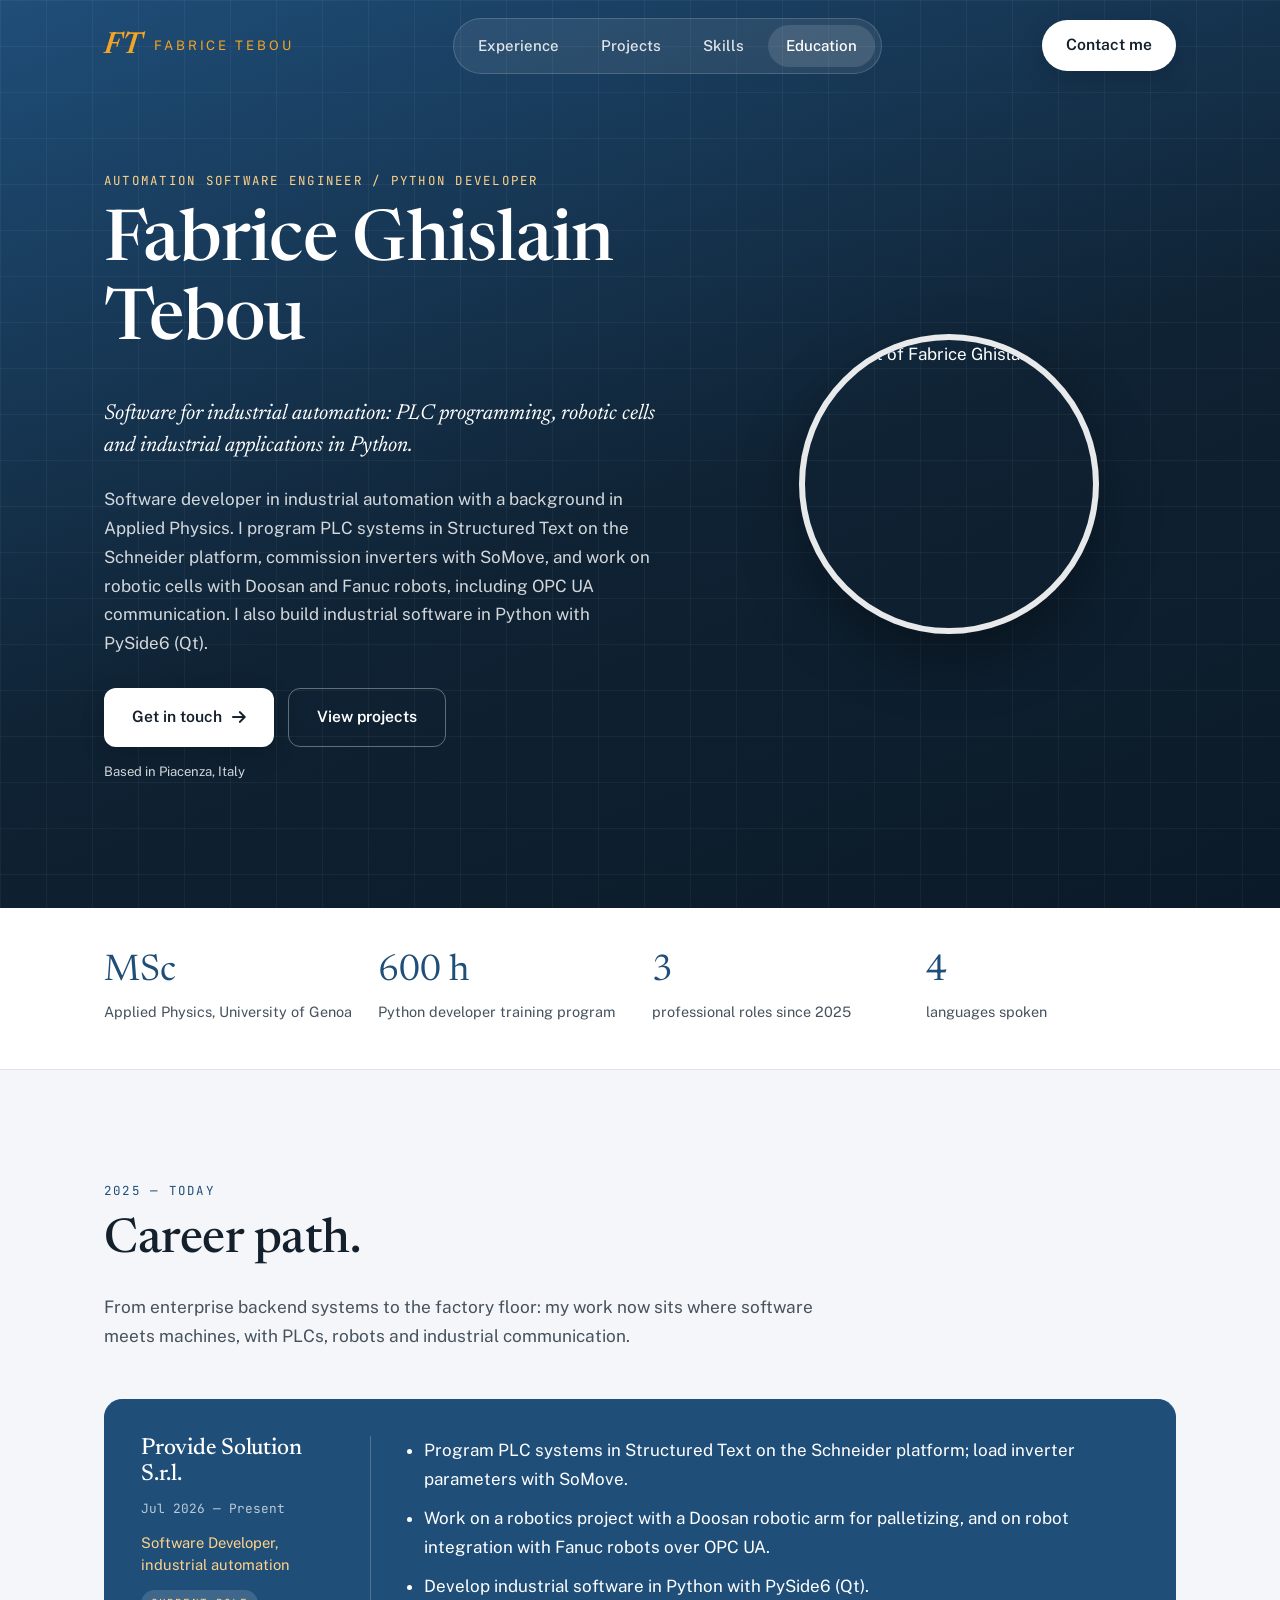
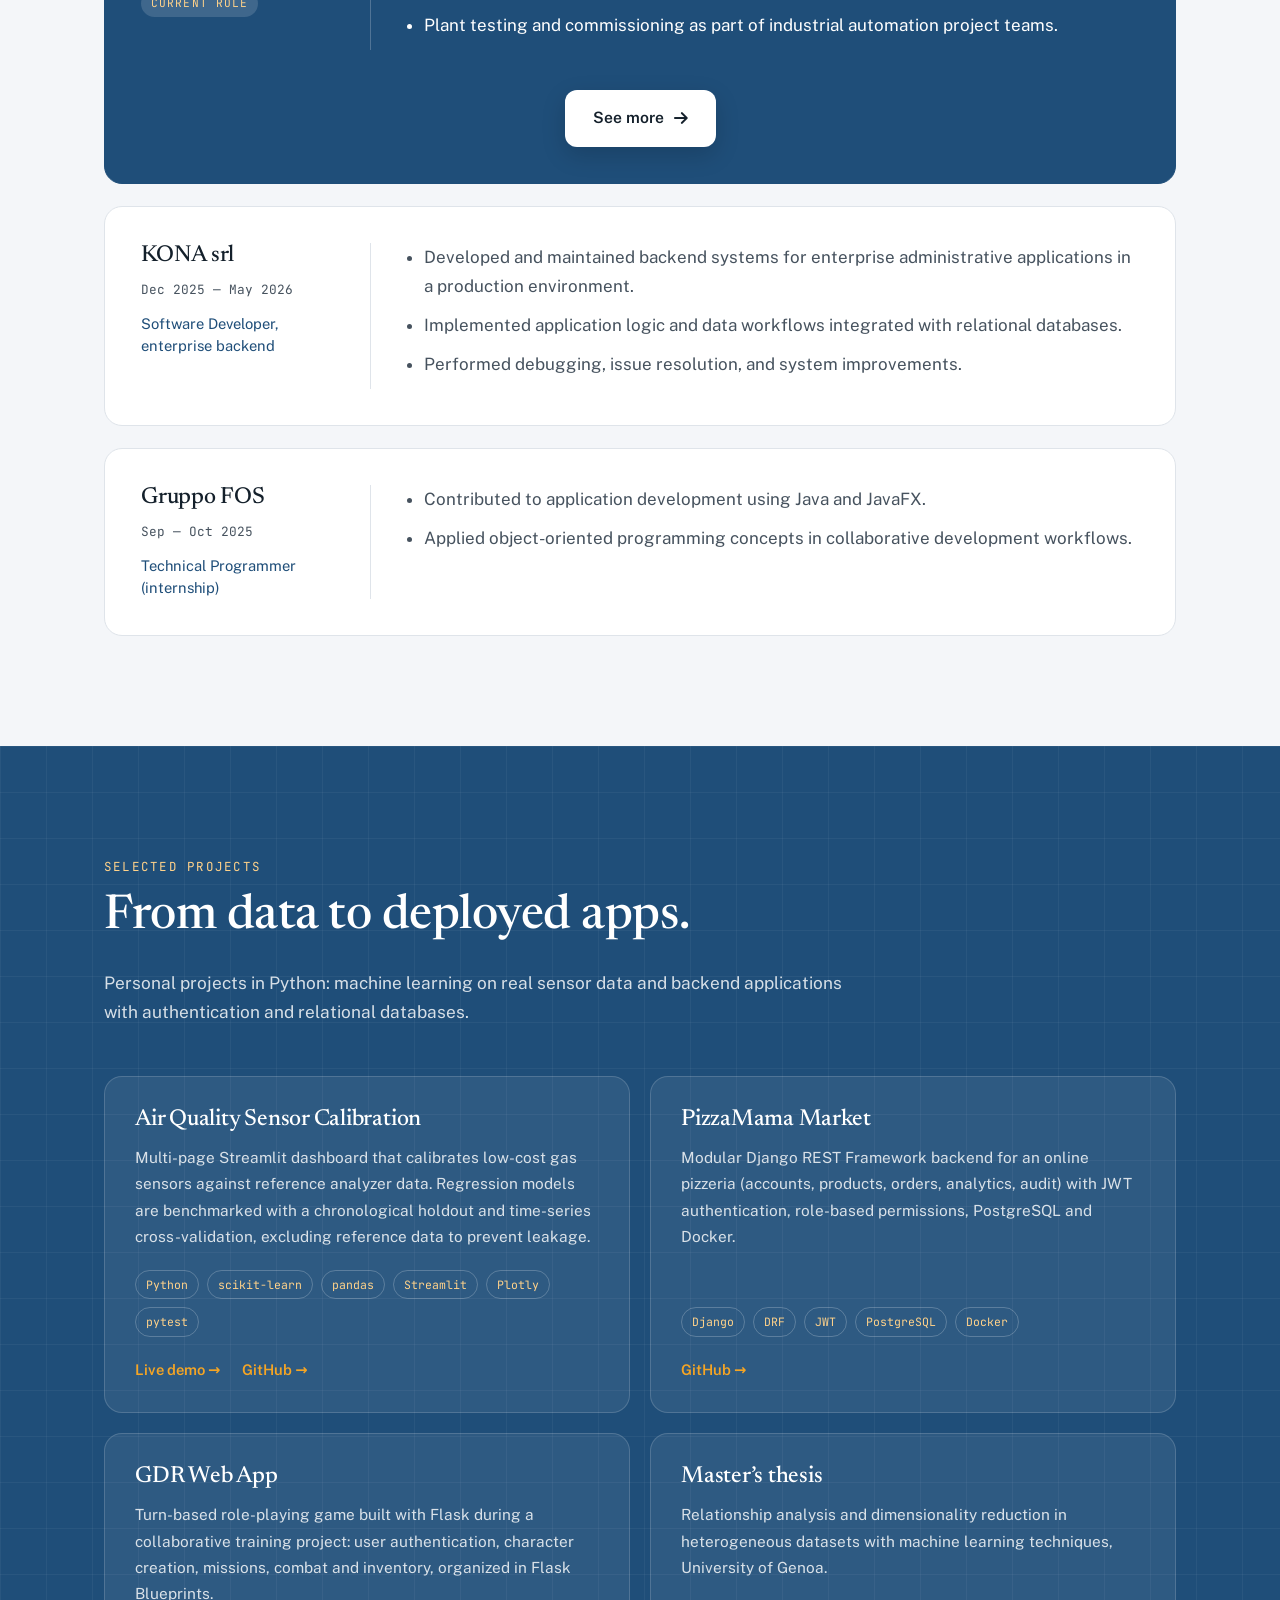
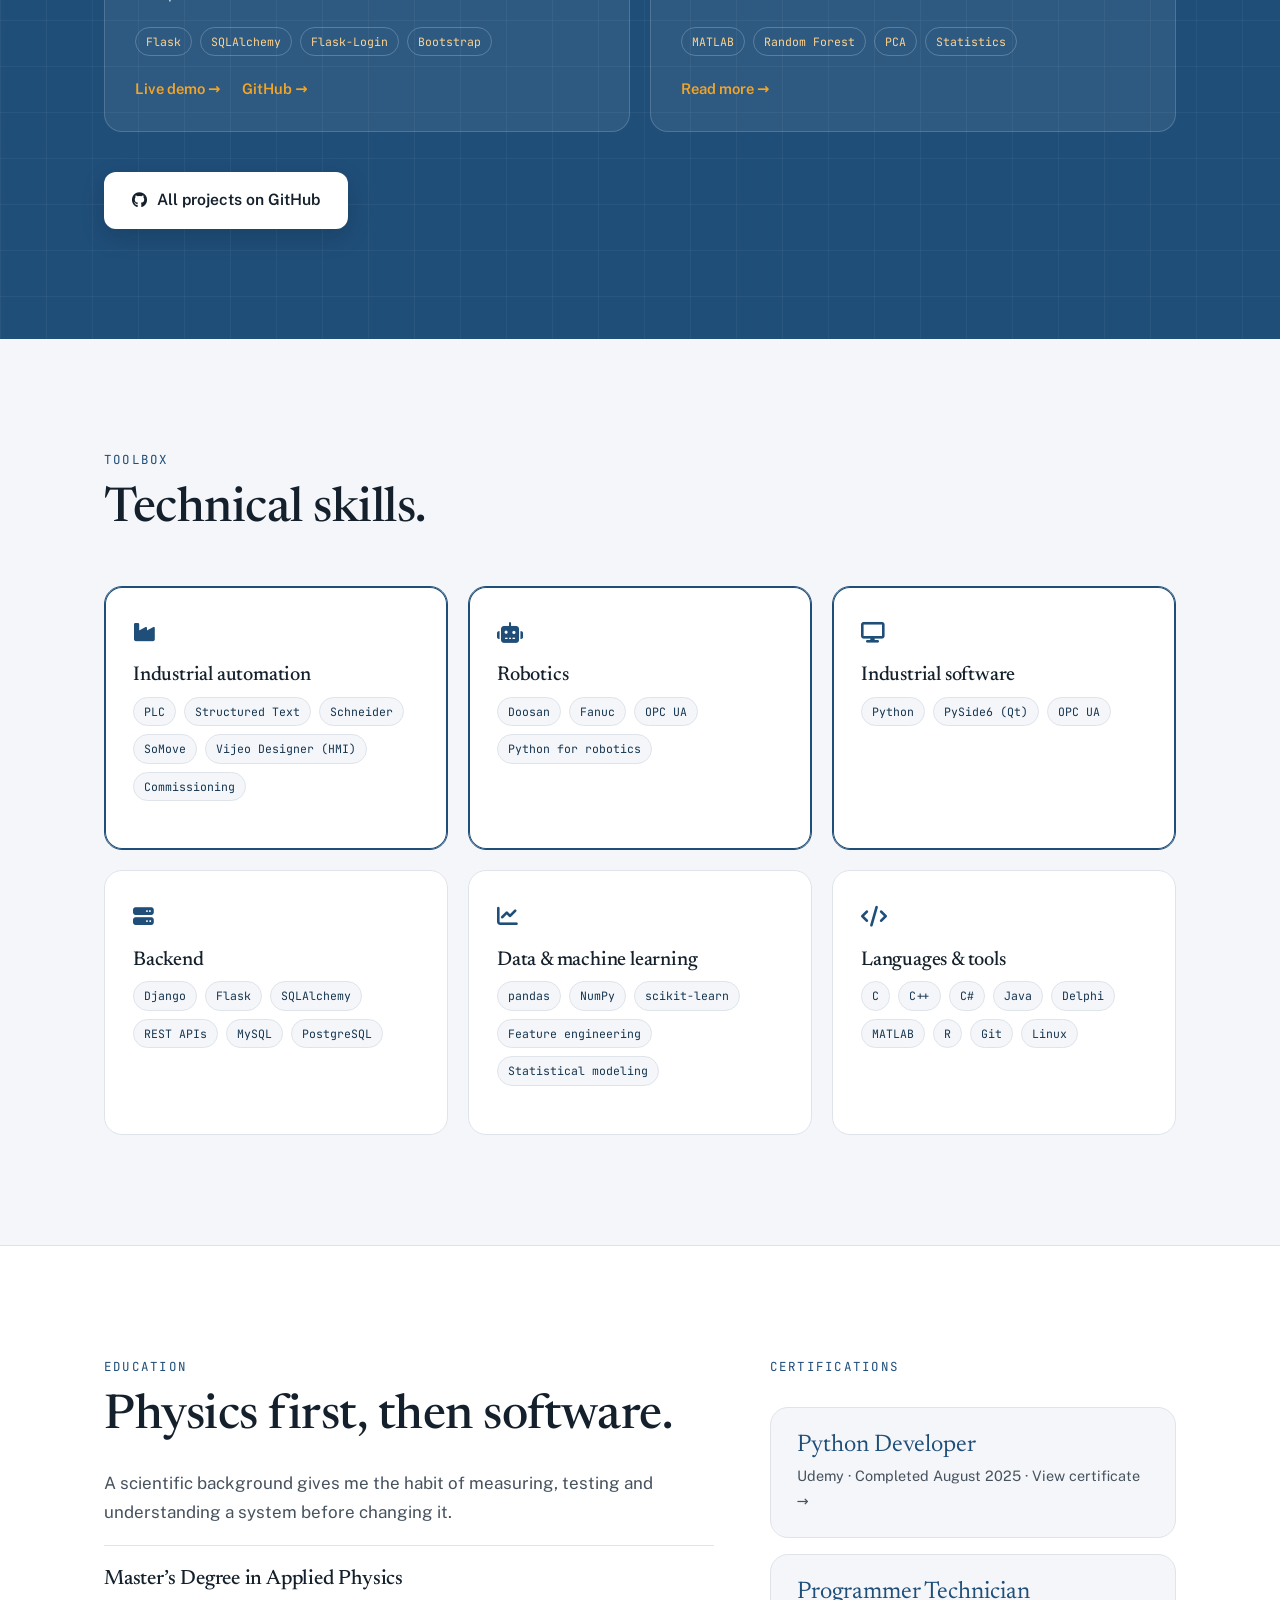
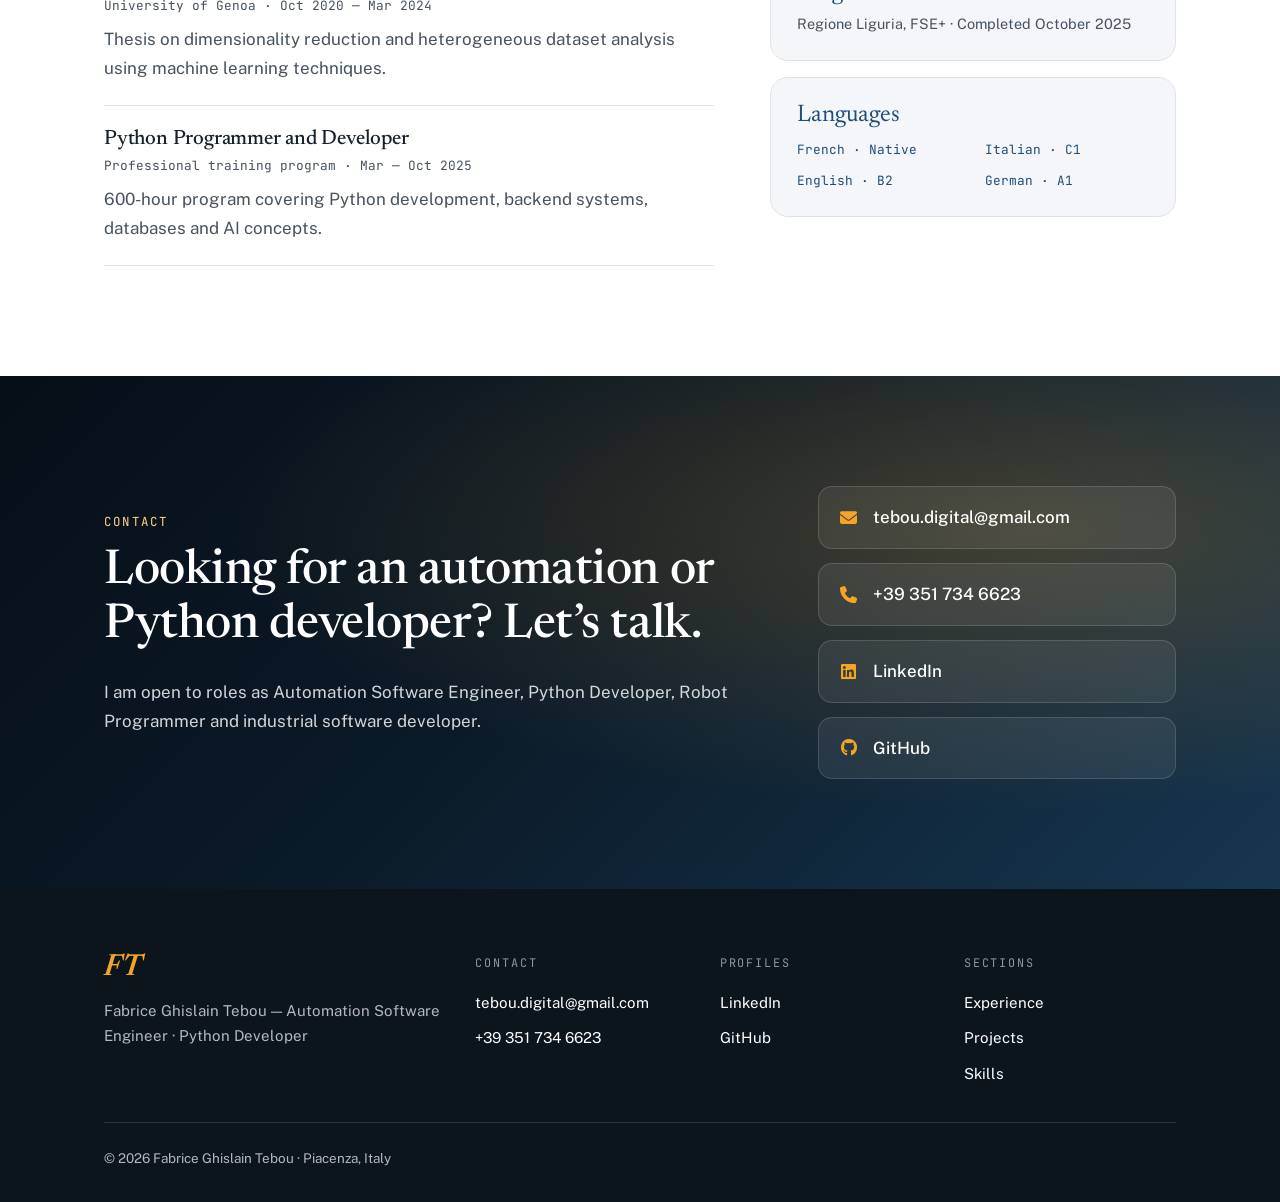
==== commit 1b4cc56e: "Make See more a centered white button Co-Authored-By: Claude Opus 5.5 <noreply@anthropic.com>" ====
--- a/index.html
+++ b/index.html
@@ -169,10 +169,10 @@
                     automation project teams.
                   </li>
                 </ul>
-                <a href="automation.html" class="role-more">
-                  See more <i class="fa-solid fa-arrow-right"></i>
-                </a>
-              </div>
+              </div>
+              <a href="automation.html" class="btn btn-light role-more">
+                See more <i class="fa-solid fa-arrow-right"></i>
+              </a>
             </article>
 
             <article class="role-card reveal">
--- a/assets/css/portfolio-1.css
+++ b/assets/css/portfolio-1.css
@@ -454,31 +454,15 @@
   color: var(--accent-soft);
 }
 
-/* "See more" pill link inside a role card, same shape as .badge */
+/* "See more" button centered at the bottom of a role card */
 .role-more {
-  display: inline-flex;
-  align-items: center;
-  gap: 10px;
-  margin-top: 18px;
-  padding: 8px 18px;
-  border-radius: 999px;
-  background: rgba(255, 255, 255, 0.14);
-  border: 1px solid rgba(255, 255, 255, 0.22);
-  color: var(--accent);
-  font-family: var(--mono);
-  font-size: 0.78rem;
-  letter-spacing: 0.1em;
-  text-transform: uppercase;
-  text-decoration: none;
-  transition: background 0.2s ease;
+  grid-column: 1 / -1;
+  justify-self: center;
+  margin-top: 6px;
 }
 
 .role-more i {
   transition: transform 0.2s ease;
-}
-
-.role-more:hover {
-  background: rgba(255, 255, 255, 0.24);
 }
 
 .role-more:hover i {
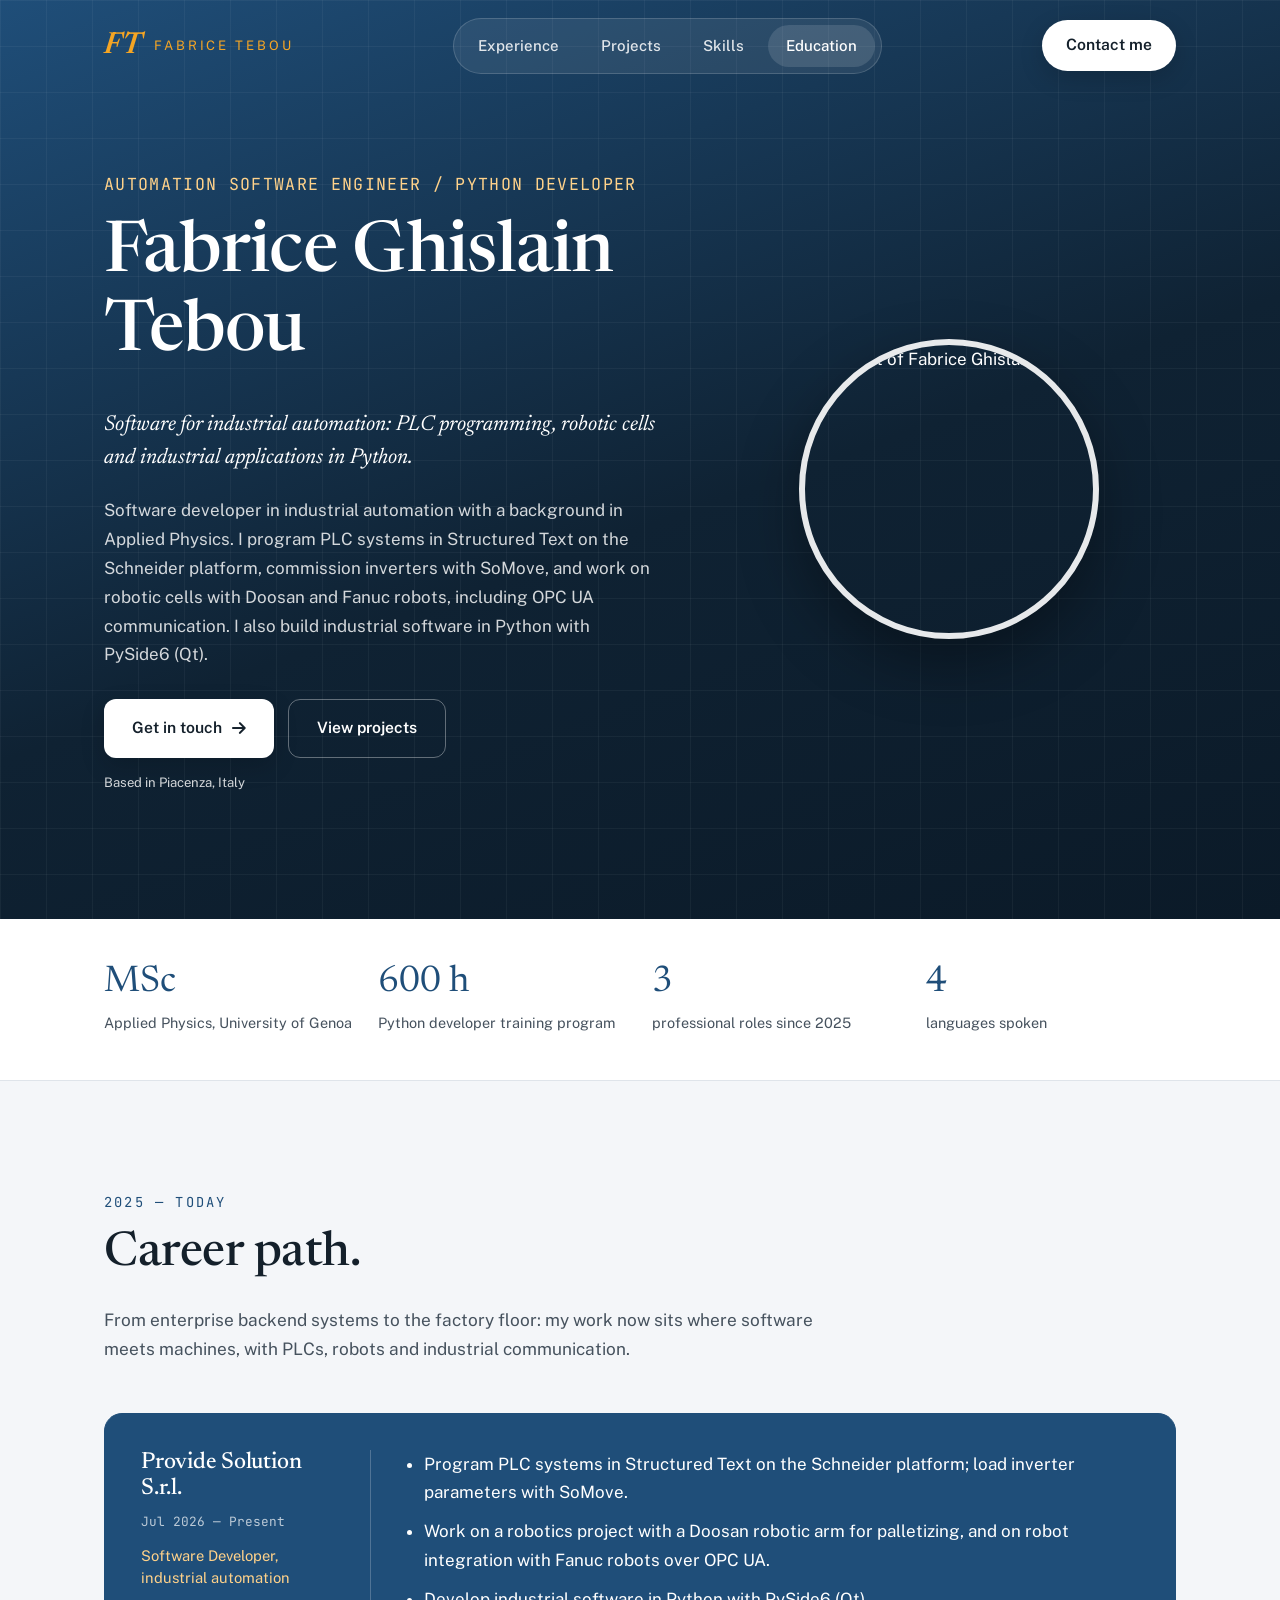
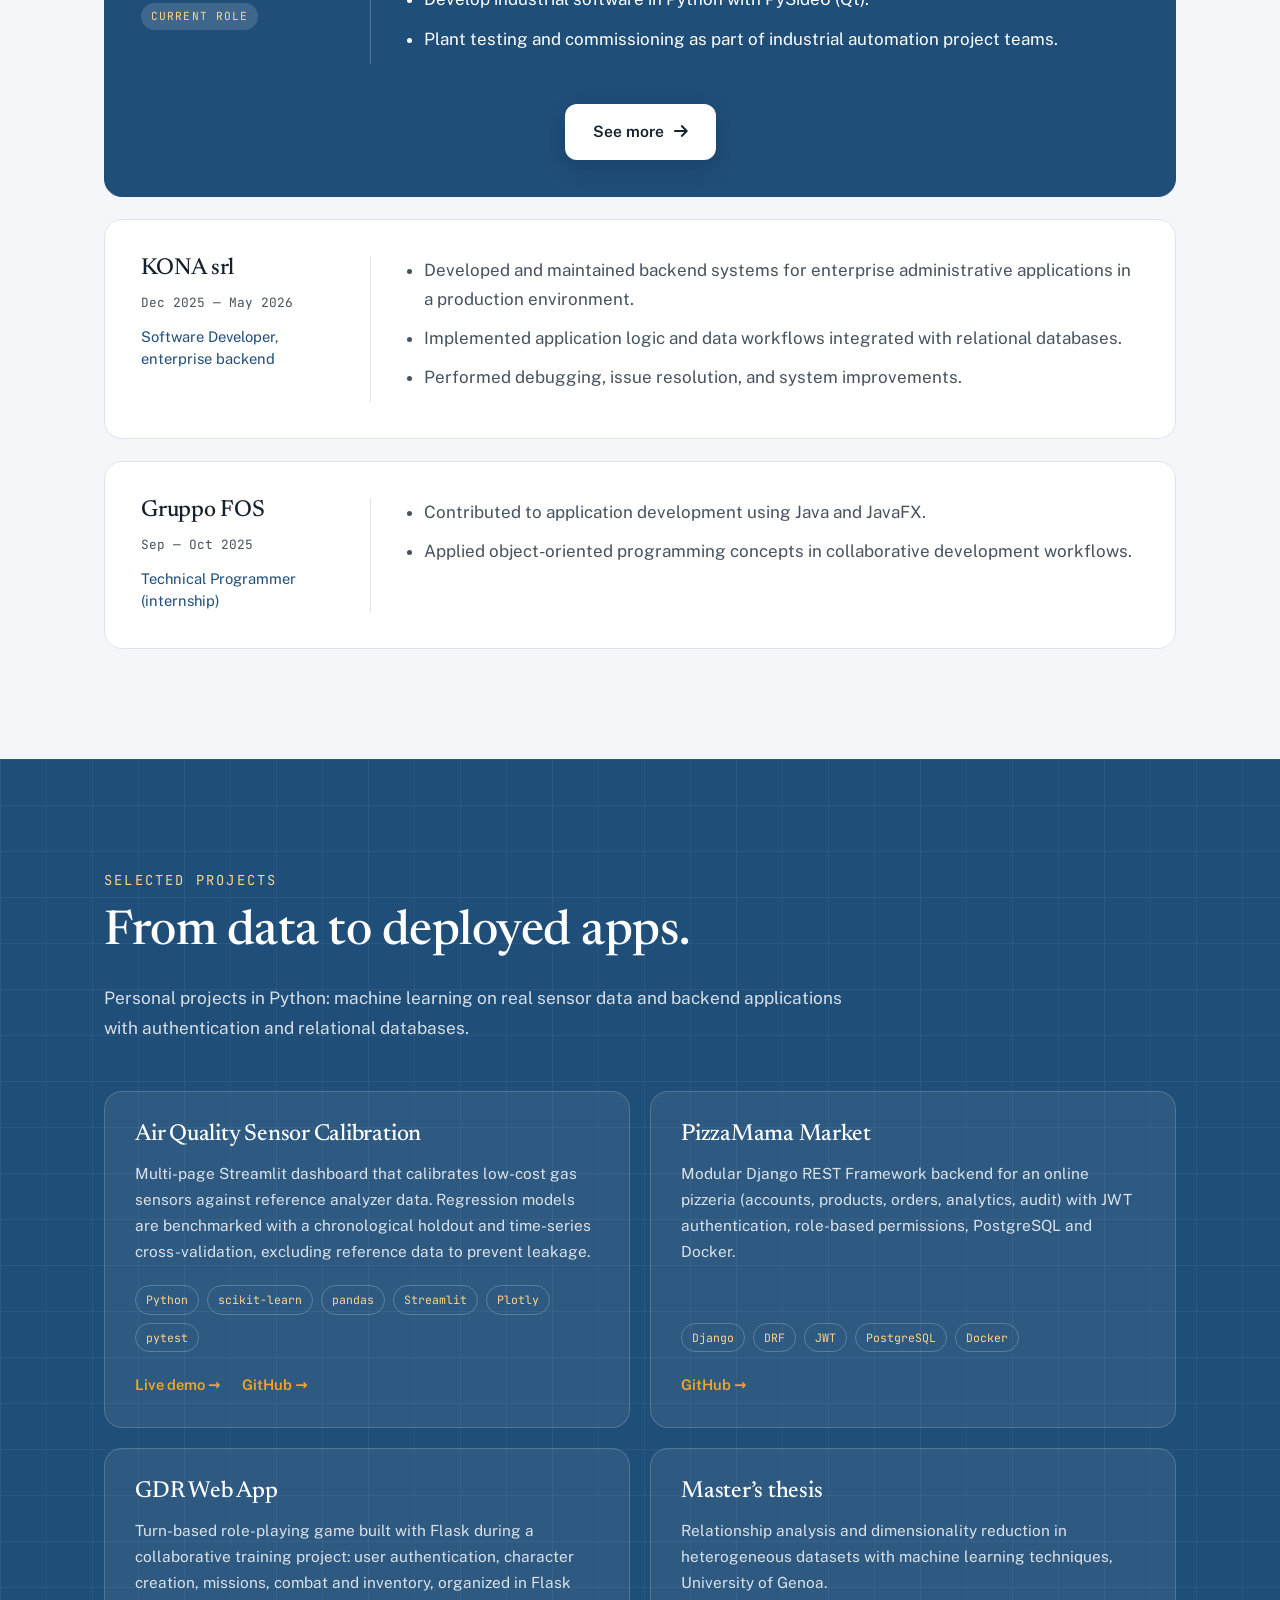
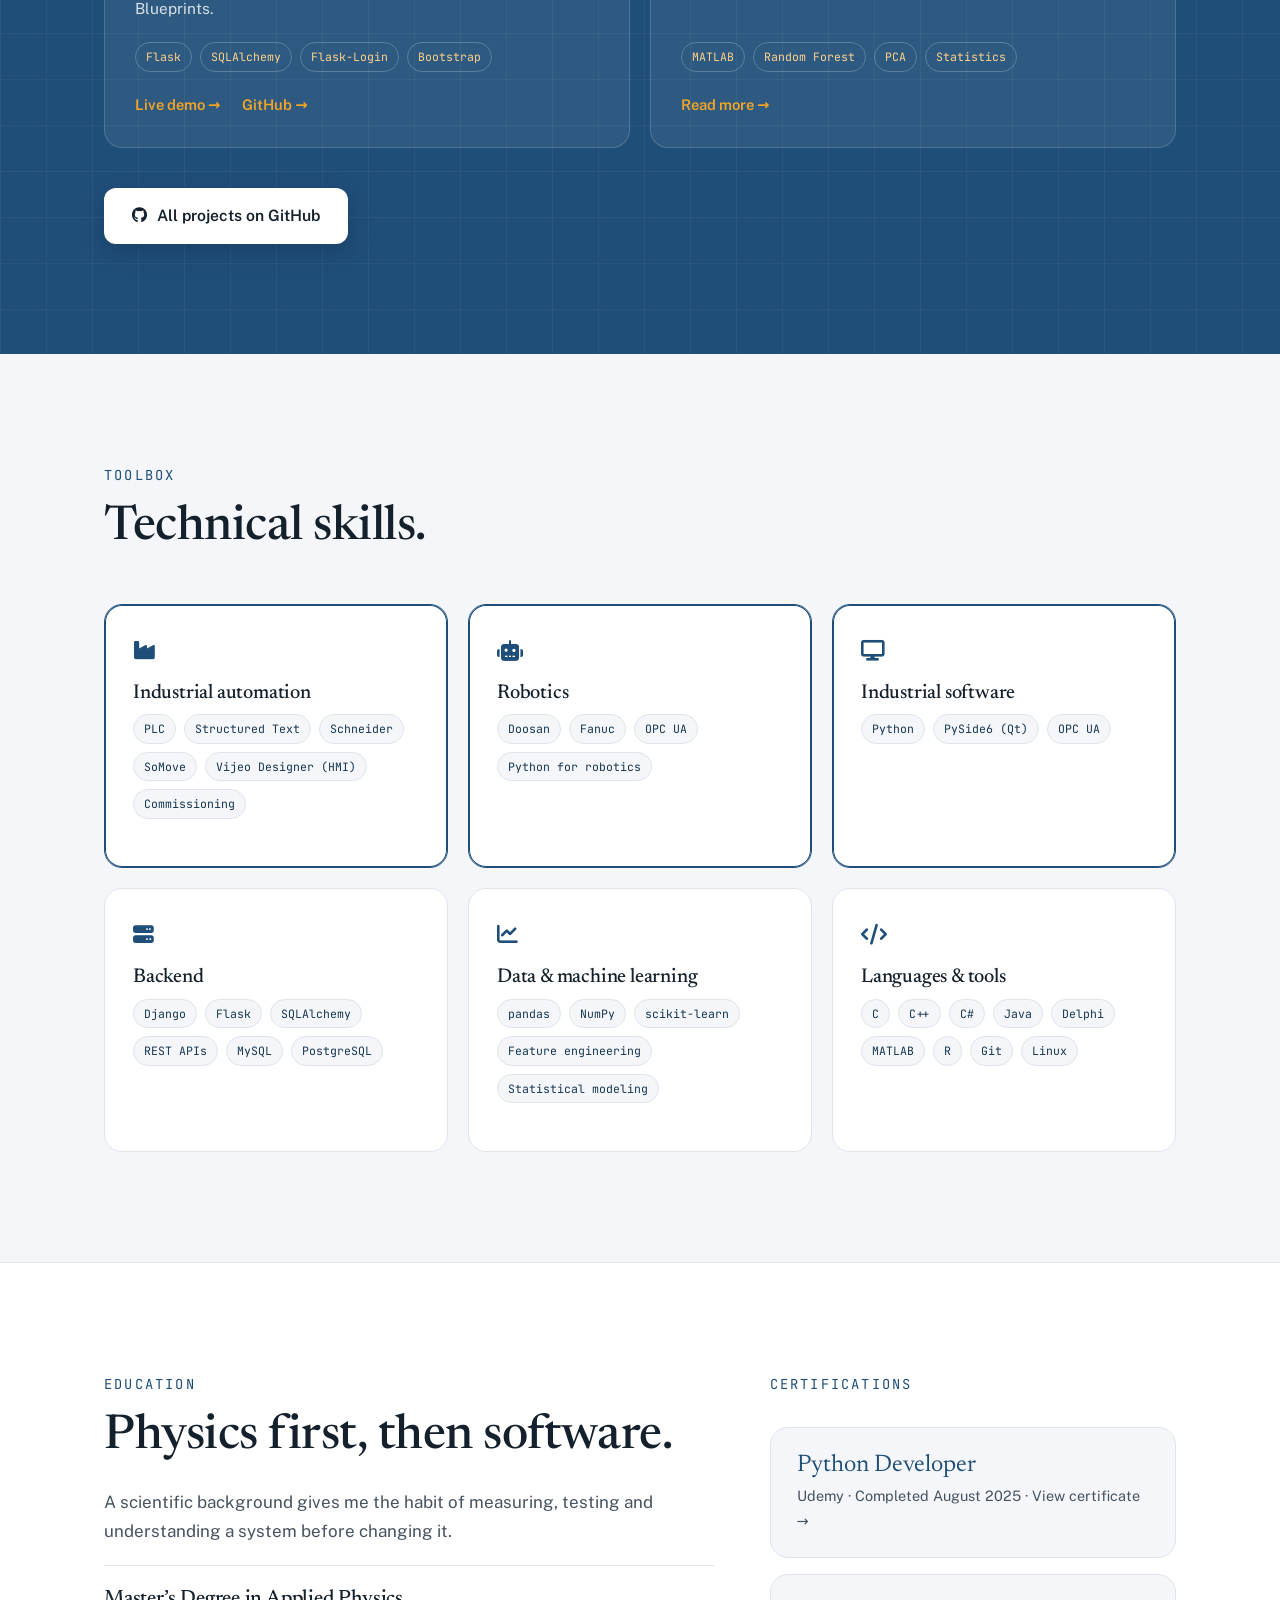
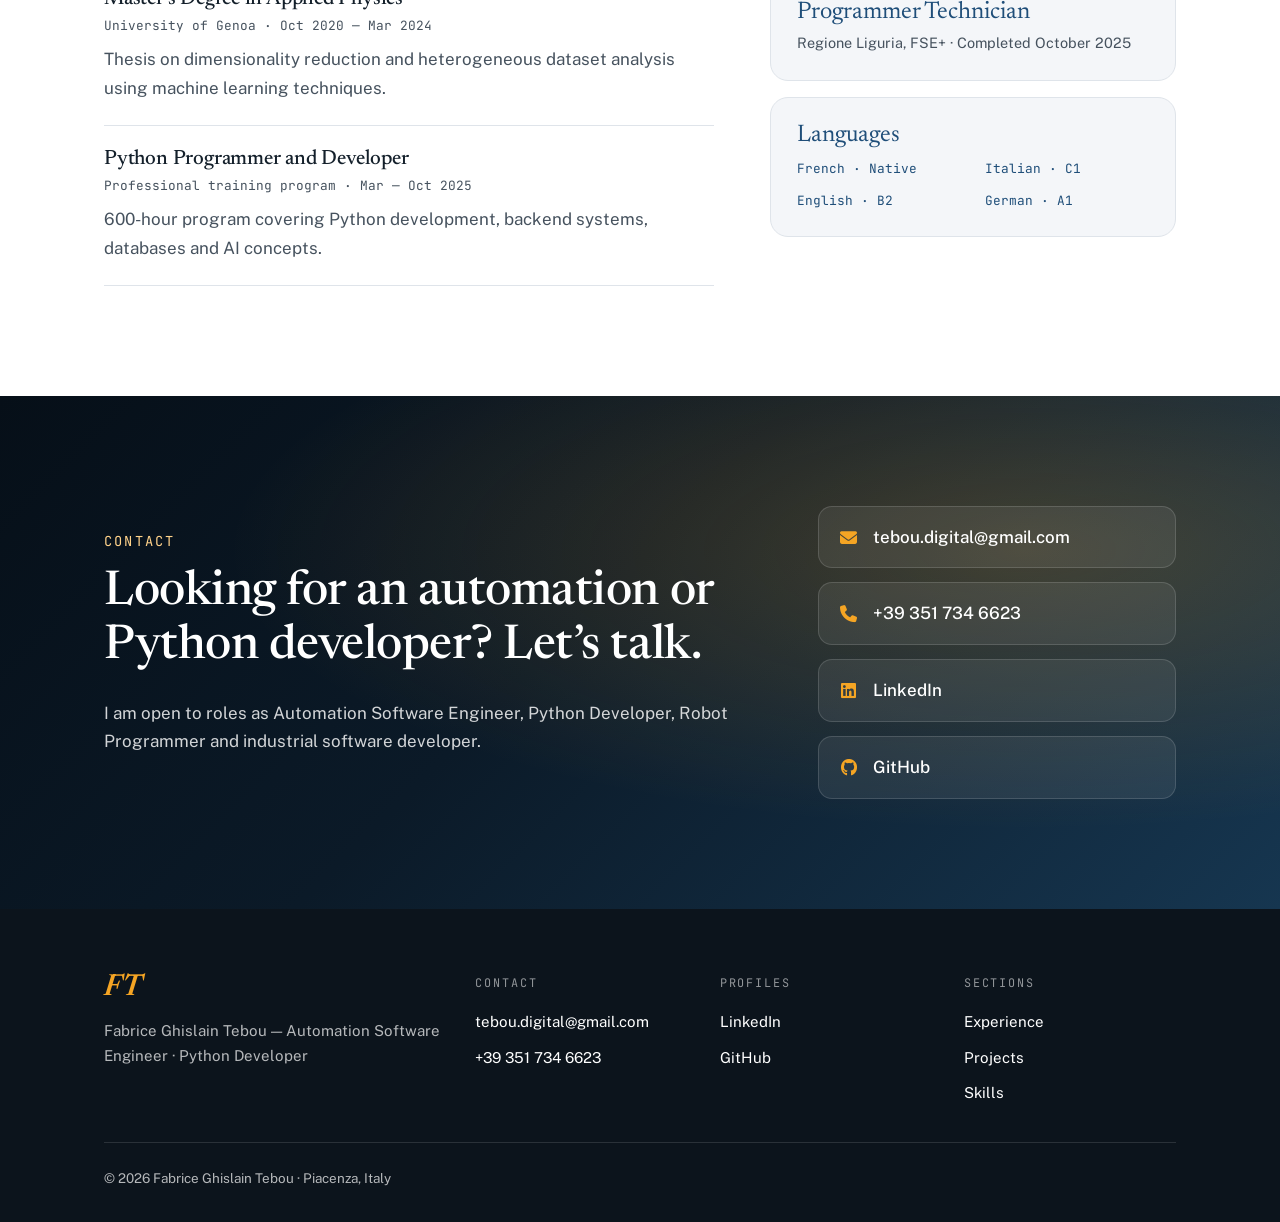
==== commit 778e72bf: "Enlarge job title above the name and section eyebrows Co-Authored-By: Claude Opus 5.5 <noreply@anthr" ====
--- a/index.html
+++ b/index.html
@@ -78,7 +78,7 @@
         <div class="grid-bg">
           <div class="container hero-inner">
             <div class="hero-text">
-              <p class="eyebrow">Automation Software Engineer / Python Developer</p>
+              <p class="eyebrow"><span>Automation Software Engineer</span> / <span>Python Developer</span></p>
               <h1>Fabrice Ghislain Tebou</h1>
               <p class="hero-lead">
                 Software for industrial automation: PLC programming, robotic
--- a/assets/css/portfolio-1.css
+++ b/assets/css/portfolio-1.css
@@ -101,8 +101,8 @@
 
 .eyebrow {
   font-family: var(--mono);
-  font-size: 0.78rem;
-  letter-spacing: 0.18em;
+  font-size: 0.86rem;
+  letter-spacing: 0.16em;
   text-transform: uppercase;
   color: var(--accent-ink);
   margin: 0 0 14px;
@@ -110,6 +110,17 @@
 
 .on-dark .eyebrow {
   color: var(--accent-soft);
+}
+
+/* Job title above the name: larger than section eyebrows */
+.hero .eyebrow {
+  font-size: clamp(0.92rem, 1.5vw, 1.04rem);
+  letter-spacing: 0.08em;
+  margin-bottom: 18px;
+}
+
+.hero .eyebrow span {
+  white-space: nowrap;
 }
 
 .on-dark,
@@ -459,10 +470,43 @@
   grid-column: 1 / -1;
   justify-self: center;
   margin-top: 6px;
+  animation: invite-pulse 2.6s ease-out infinite;
 }
 
 .role-more i {
-  transition: transform 0.2s ease;
+  animation: invite-nudge 2.6s ease-in-out infinite;
+}
+
+/* Soft accent ring that grows and fades, inviting a click */
+@keyframes invite-pulse {
+  0% { box-shadow: 0 8px 24px rgba(0, 0, 0, 0.16), 0 0 0 0 color-mix(in srgb, var(--accent) 65%, transparent); }
+  70% { box-shadow: 0 8px 24px rgba(0, 0, 0, 0.16), 0 0 0 14px rgba(0, 0, 0, 0); }
+  100% { box-shadow: 0 8px 24px rgba(0, 0, 0, 0.16), 0 0 0 0 rgba(0, 0, 0, 0); }
+}
+
+/* Arrow nudges right twice, then rests */
+@keyframes invite-nudge {
+  0%, 40%, 100% { transform: translateX(0); }
+  10%, 30% { transform: translateX(5px); }
+  20% { transform: translateX(0); }
+}
+
+.role-more:hover,
+.role-more:focus-visible {
+  animation: none;
+}
+
+.role-more:hover i,
+.role-more:focus-visible i {
+  animation: none;
+  transform: translateX(5px);
+}
+
+@media (prefers-reduced-motion: reduce) {
+  .role-more,
+  .role-more i {
+    animation: none;
+  }
 }
 
 .role-more:hover i {
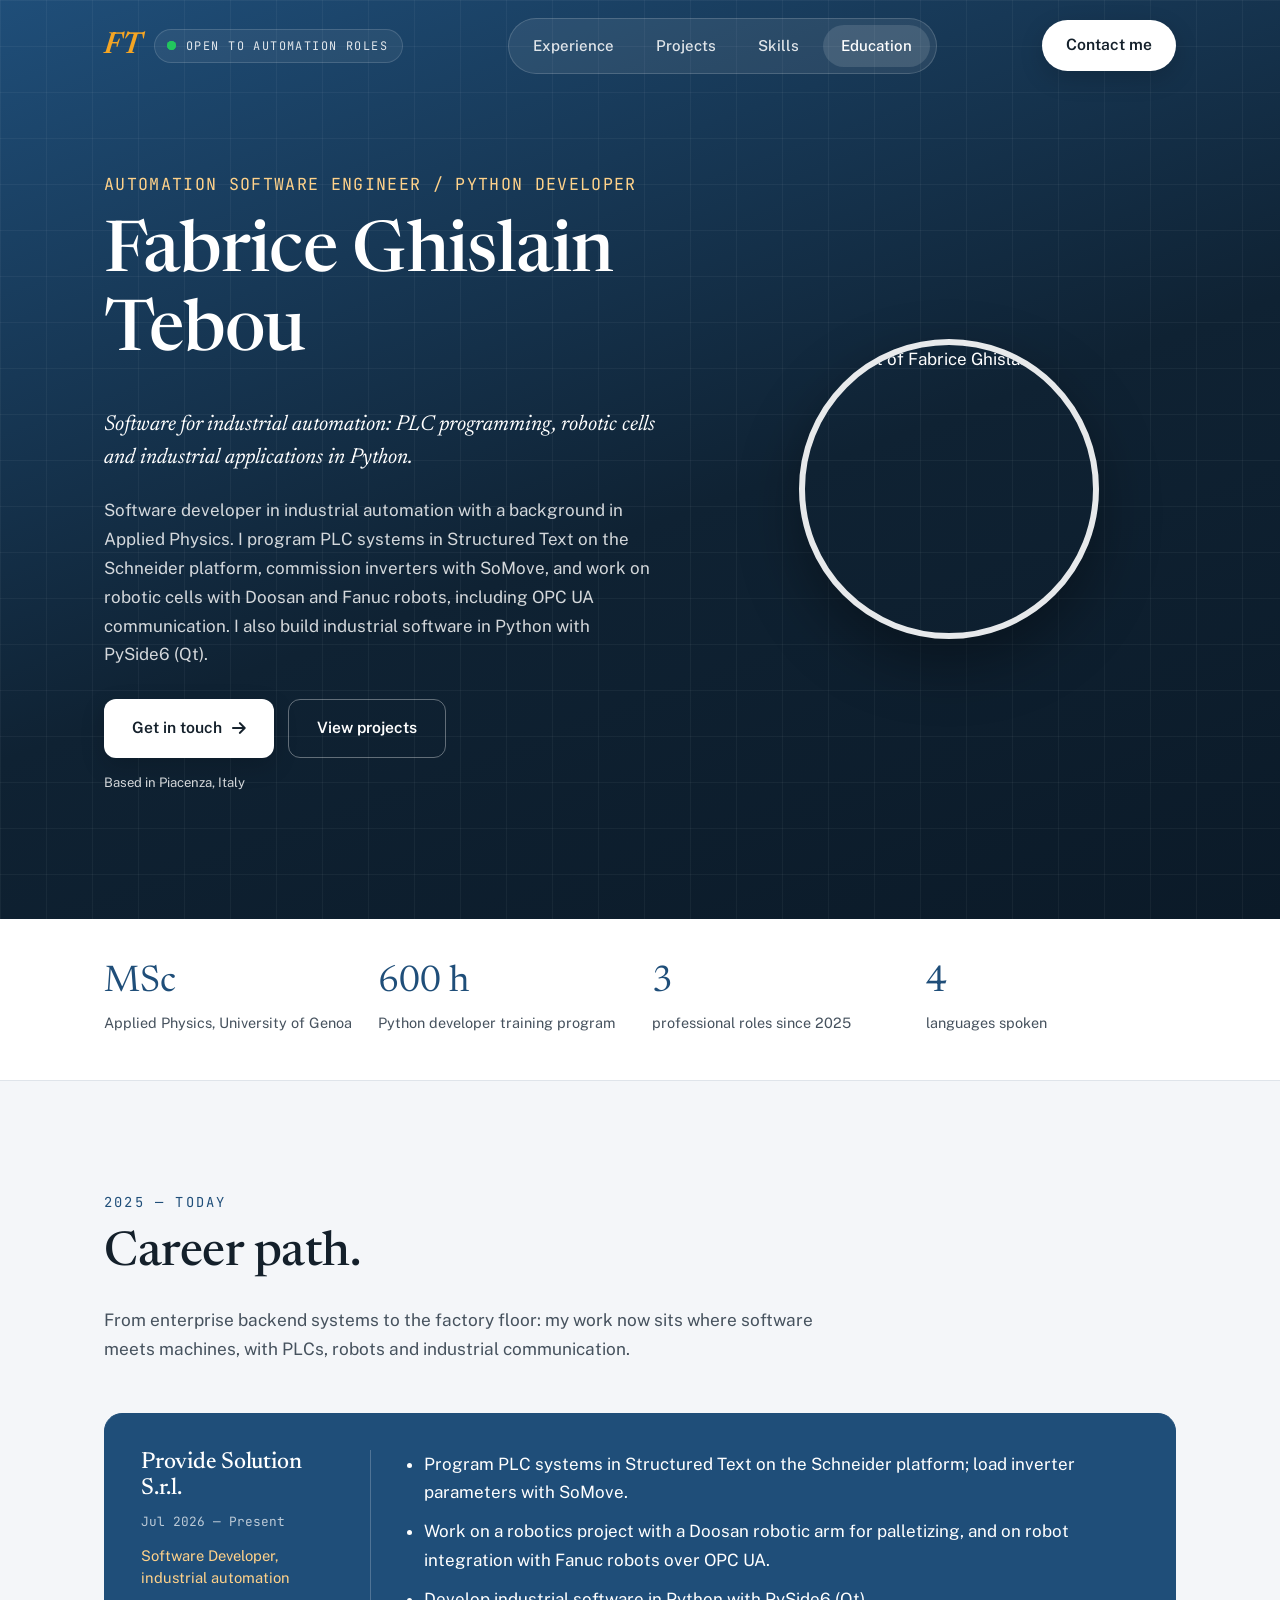
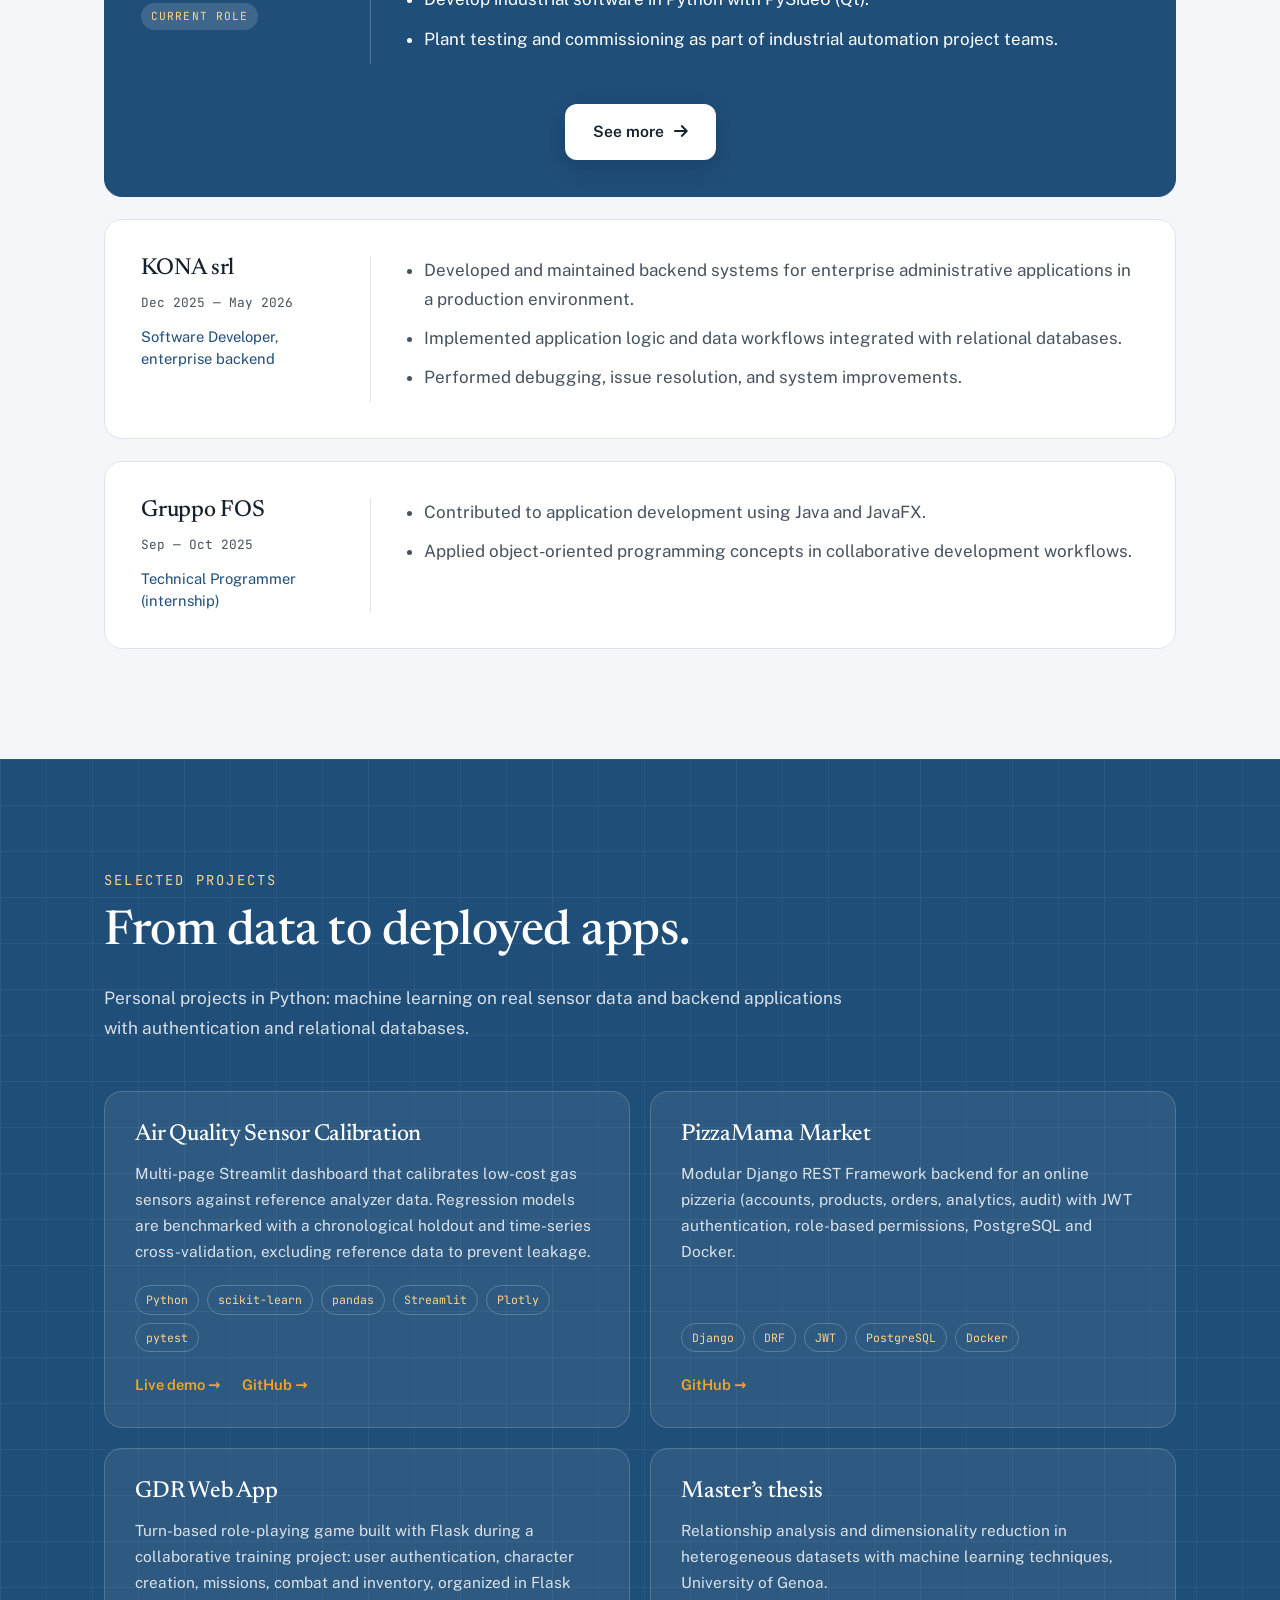
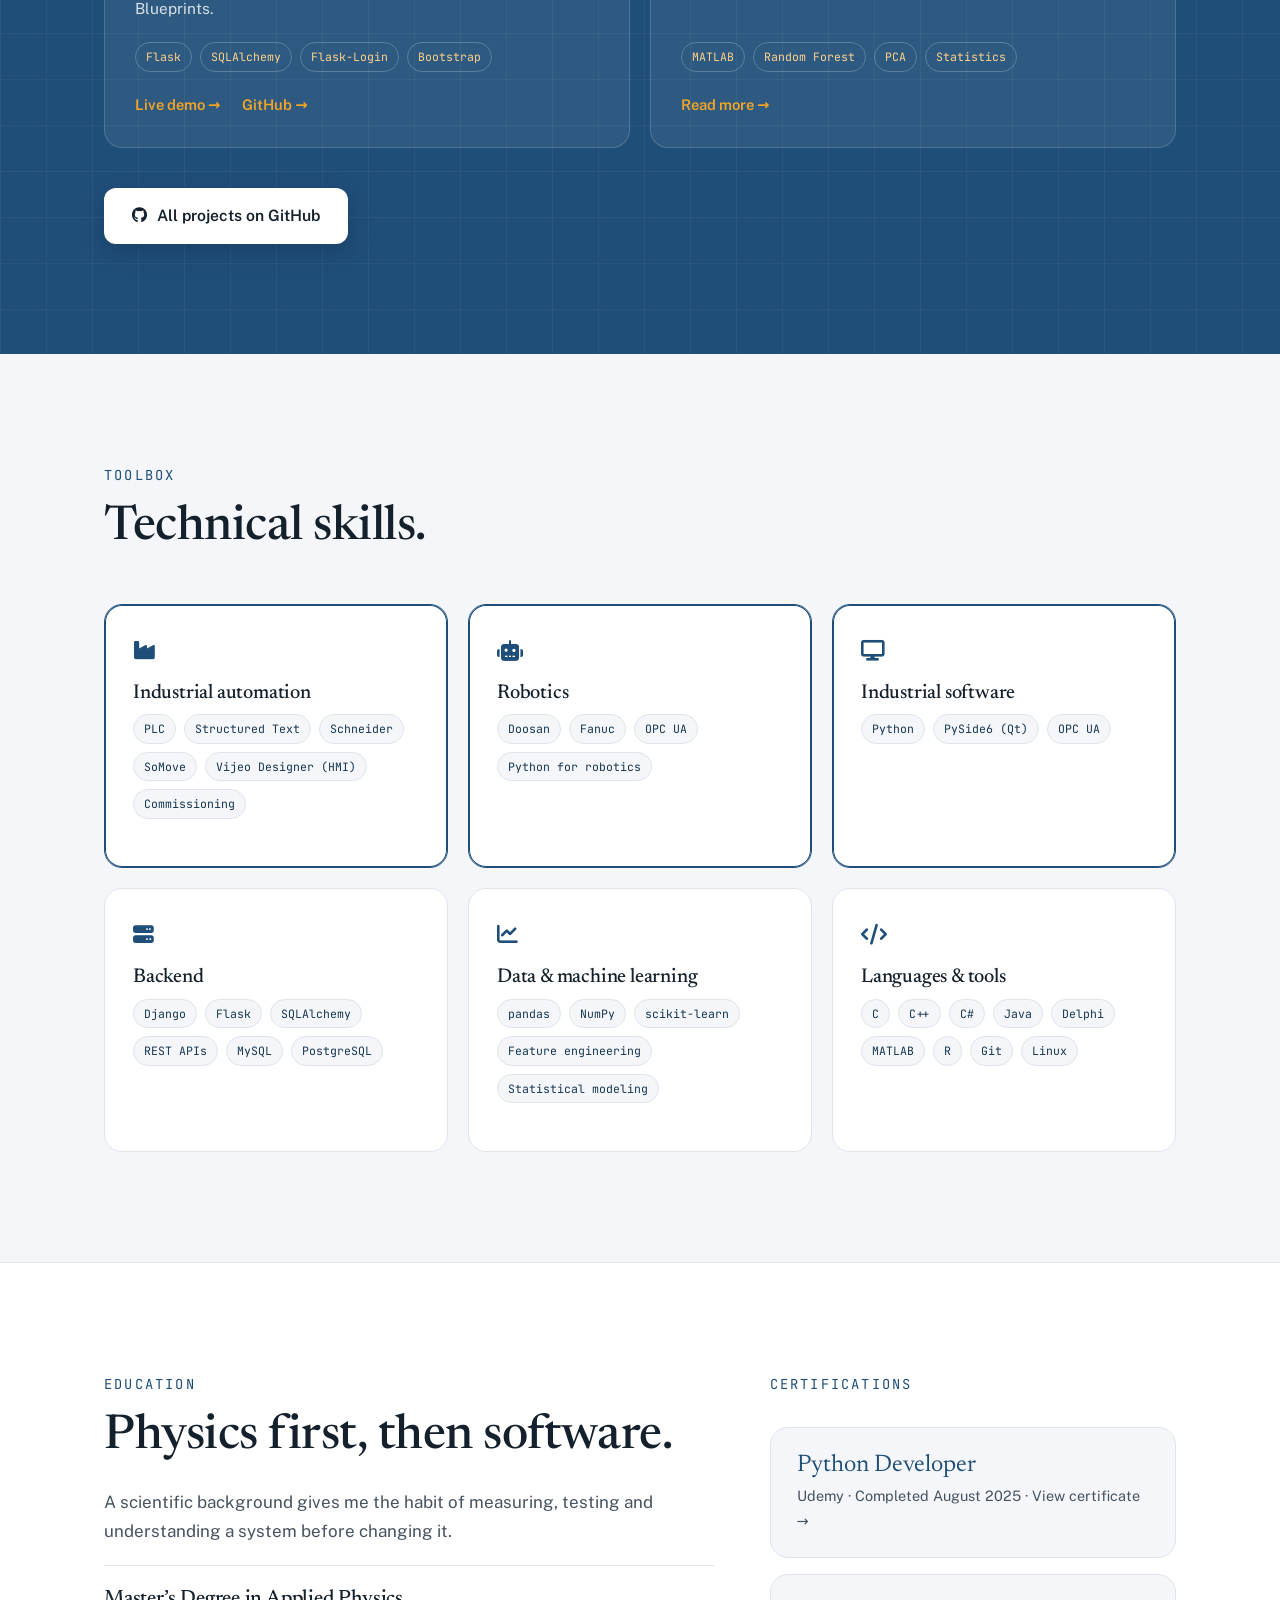
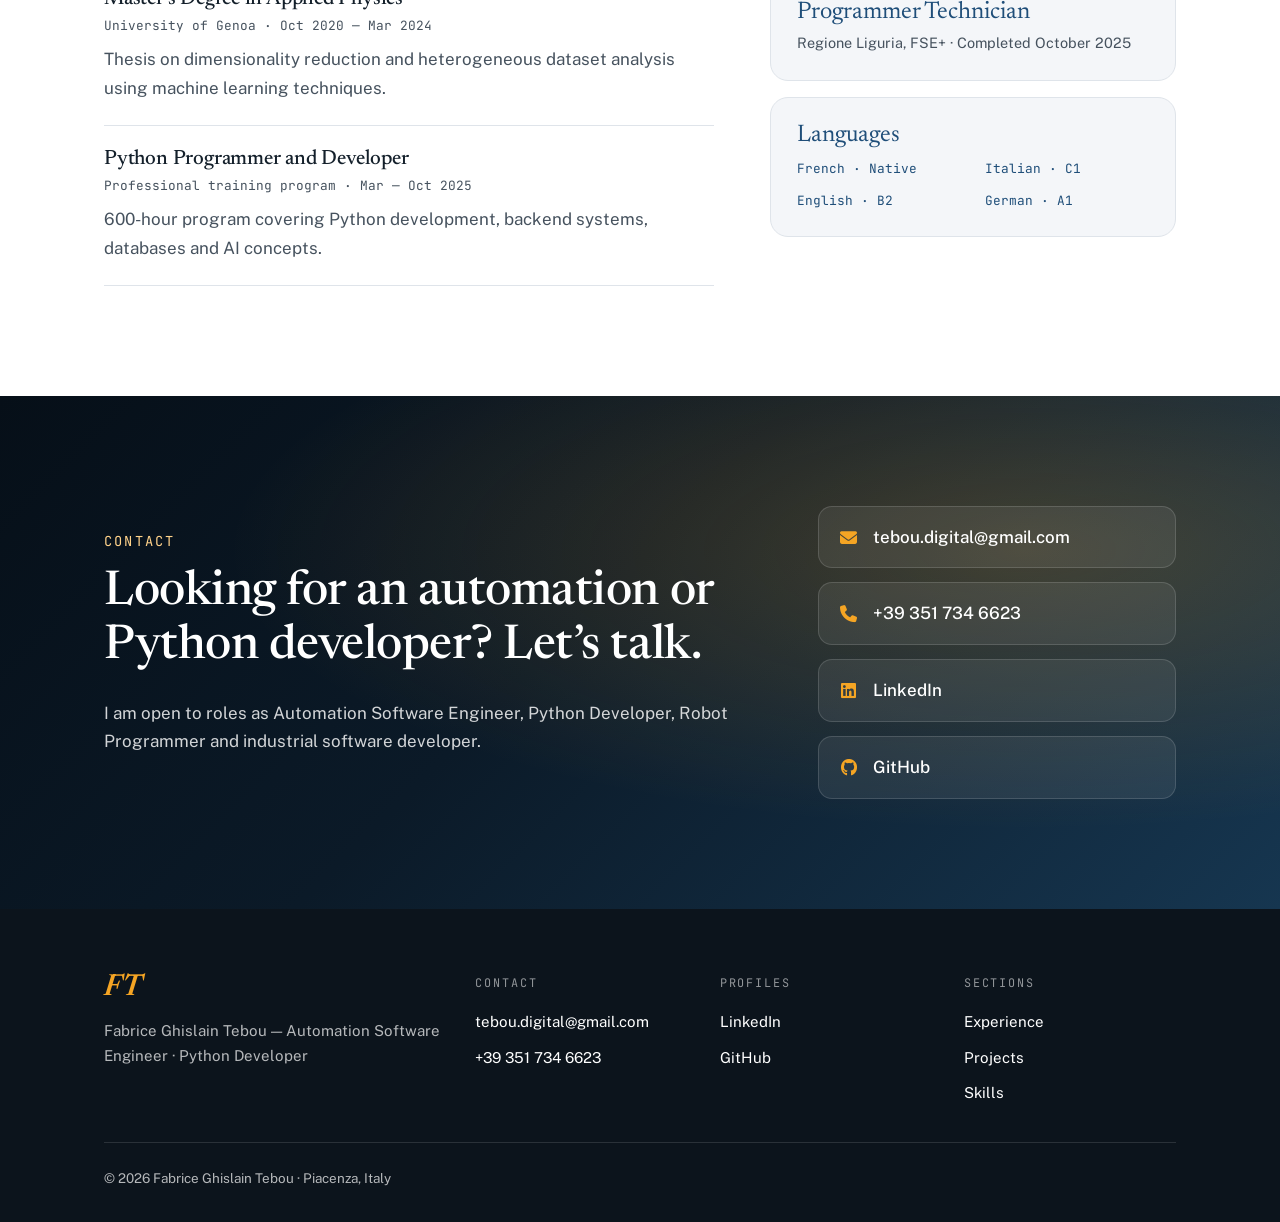
==== commit da019050: "Replace repeated name in header with availability status Co-Authored-By: Claude Opus 5.5 <noreply@an" ====
--- a/index.html
+++ b/index.html
@@ -48,7 +48,7 @@
       <div class="container header-inner">
         <a href="#home" class="brand" aria-label="Fabrice Ghislain Tebou, home">
           <span class="brand-mark">FT</span>
-          <span class="brand-name">Fabrice Tebou</span>
+          <span class="brand-status"><span class="status-dot" aria-hidden="true"></span><span class="status-text">Open to automation roles</span></span>
         </a>
 
         <nav class="pill-nav" id="nav" aria-label="Main navigation">
--- a/assets/css/portfolio-1.css
+++ b/assets/css/portfolio-1.css
@@ -246,12 +246,48 @@
   color: var(--accent);
 }
 
-.brand-name {
-  font-family: var(--sans);
-  font-size: 0.82rem;
-  letter-spacing: 0.22em;
+/* Availability status next to the monogram */
+.brand-status {
+  display: inline-flex;
+  align-items: center;
+  gap: 10px;
+  padding: 6px 14px 6px 12px;
+  border-radius: 999px;
+  background: rgba(255, 255, 255, 0.06);
+  border: 1px solid rgba(255, 255, 255, 0.14);
+  font-family: var(--mono);
+  font-size: 0.74rem;
+  letter-spacing: 0.12em;
   text-transform: uppercase;
-  color: var(--accent);
+  color: rgba(255, 255, 255, 0.86);
+}
+
+.status-dot {
+  position: relative;
+  width: 9px;
+  height: 9px;
+  border-radius: 50%;
+  background: #22c55e;
+}
+
+.status-dot::after {
+  content: "";
+  position: absolute;
+  inset: 0;
+  border-radius: 50%;
+  background: #22c55e;
+  animation: status-ping 2s ease-out infinite;
+}
+
+@keyframes status-ping {
+  0% { transform: scale(1); opacity: 0.7; }
+  80%, 100% { transform: scale(2.6); opacity: 0; }
+}
+
+@media (prefers-reduced-motion: reduce) {
+  .status-dot::after {
+    animation: none;
+  }
 }
 
 .pill-nav {
@@ -916,7 +952,15 @@
     grid-template-columns: 1fr;
   }
 
-  .brand-name {
+  .brand-status {
+    padding: 6px 12px 6px 10px;
+    font-size: 0.66rem;
+    letter-spacing: 0.08em;
+  }
+}
+
+@media (max-width: 340px) {
+  .status-text {
     display: none;
   }
 }
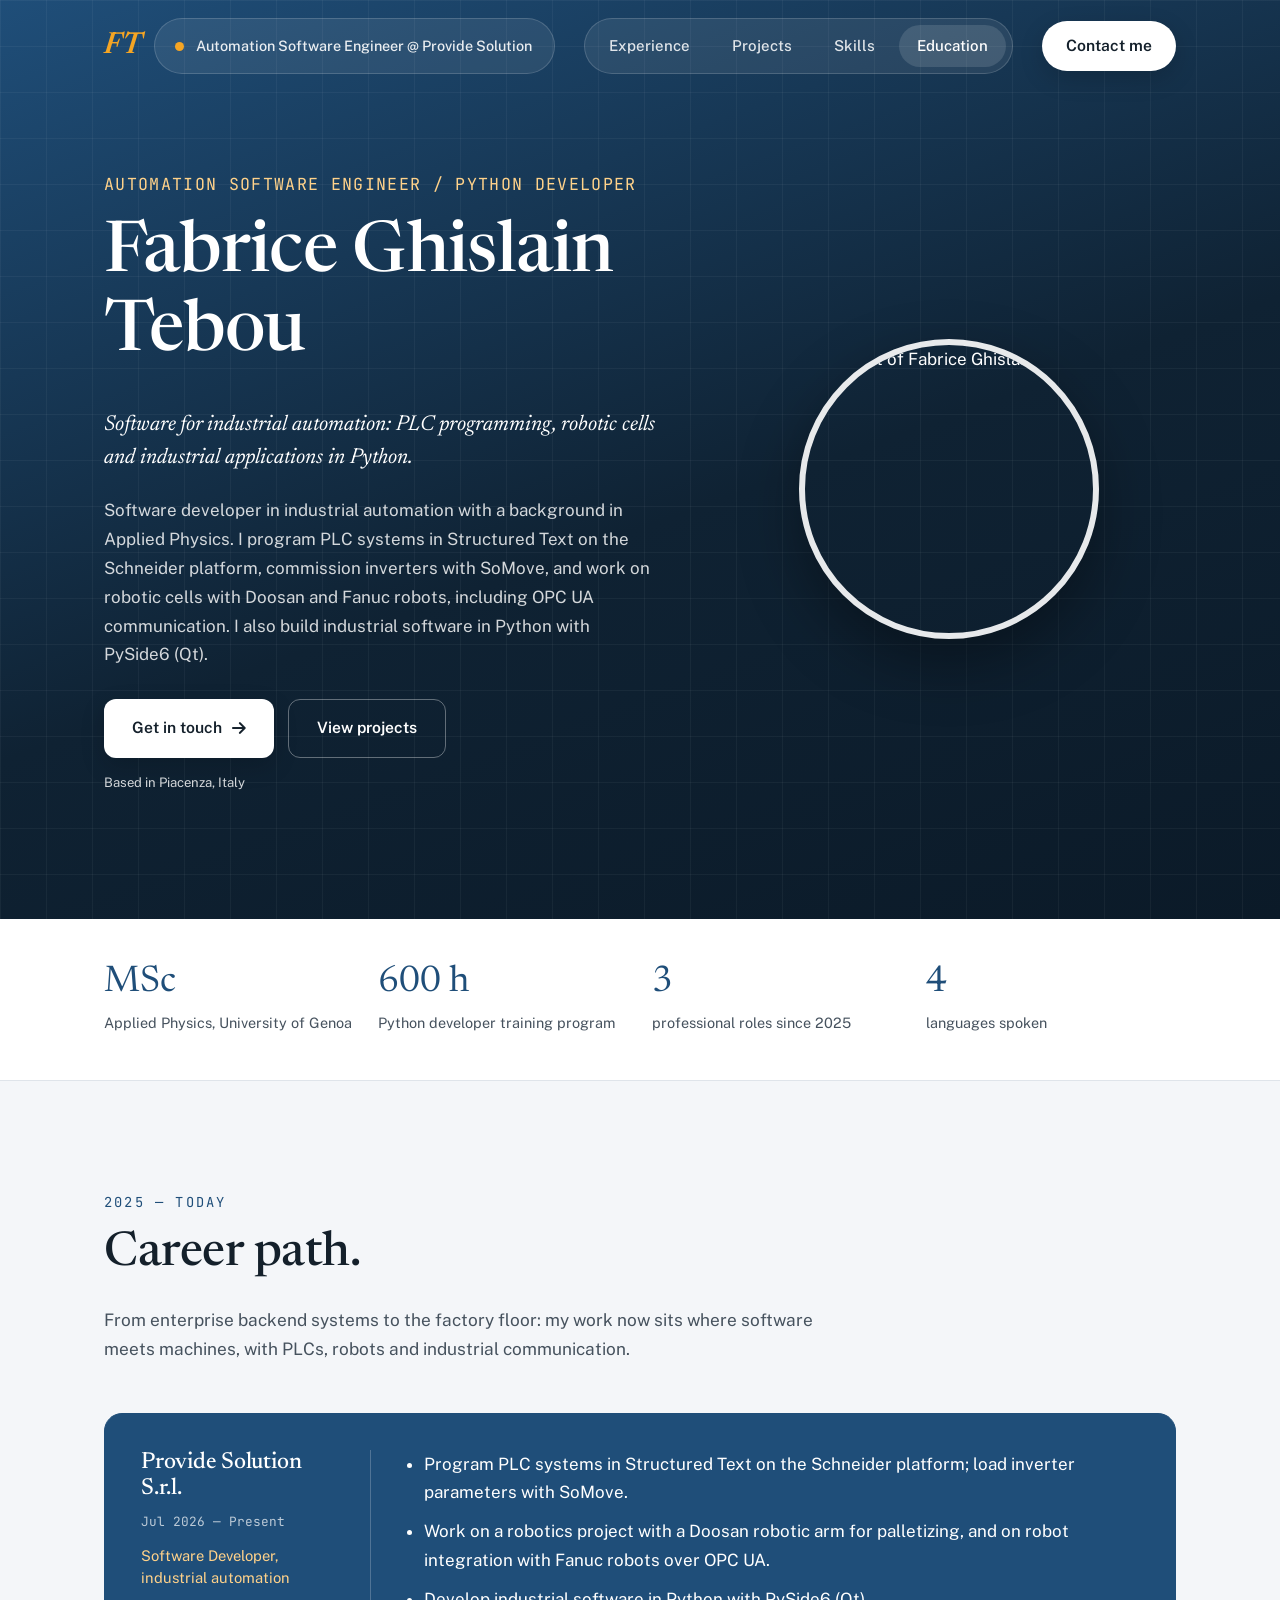
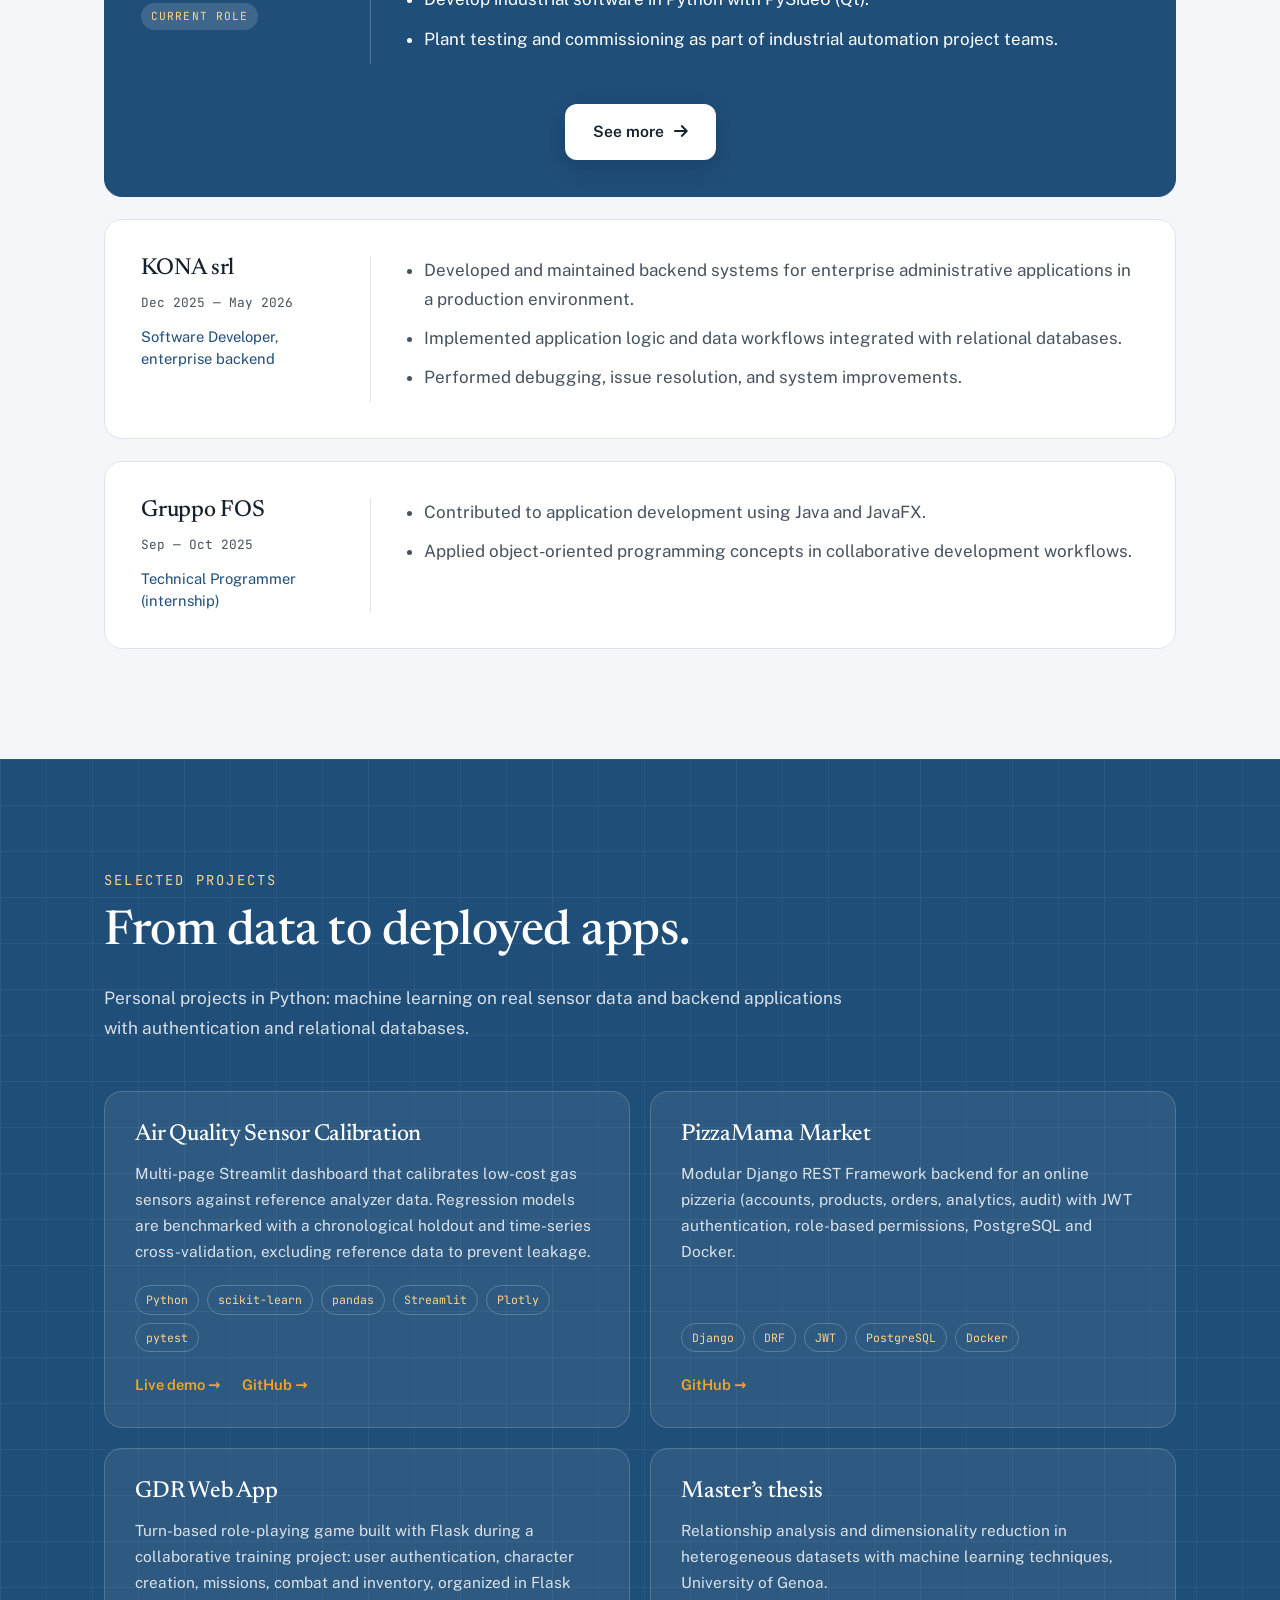
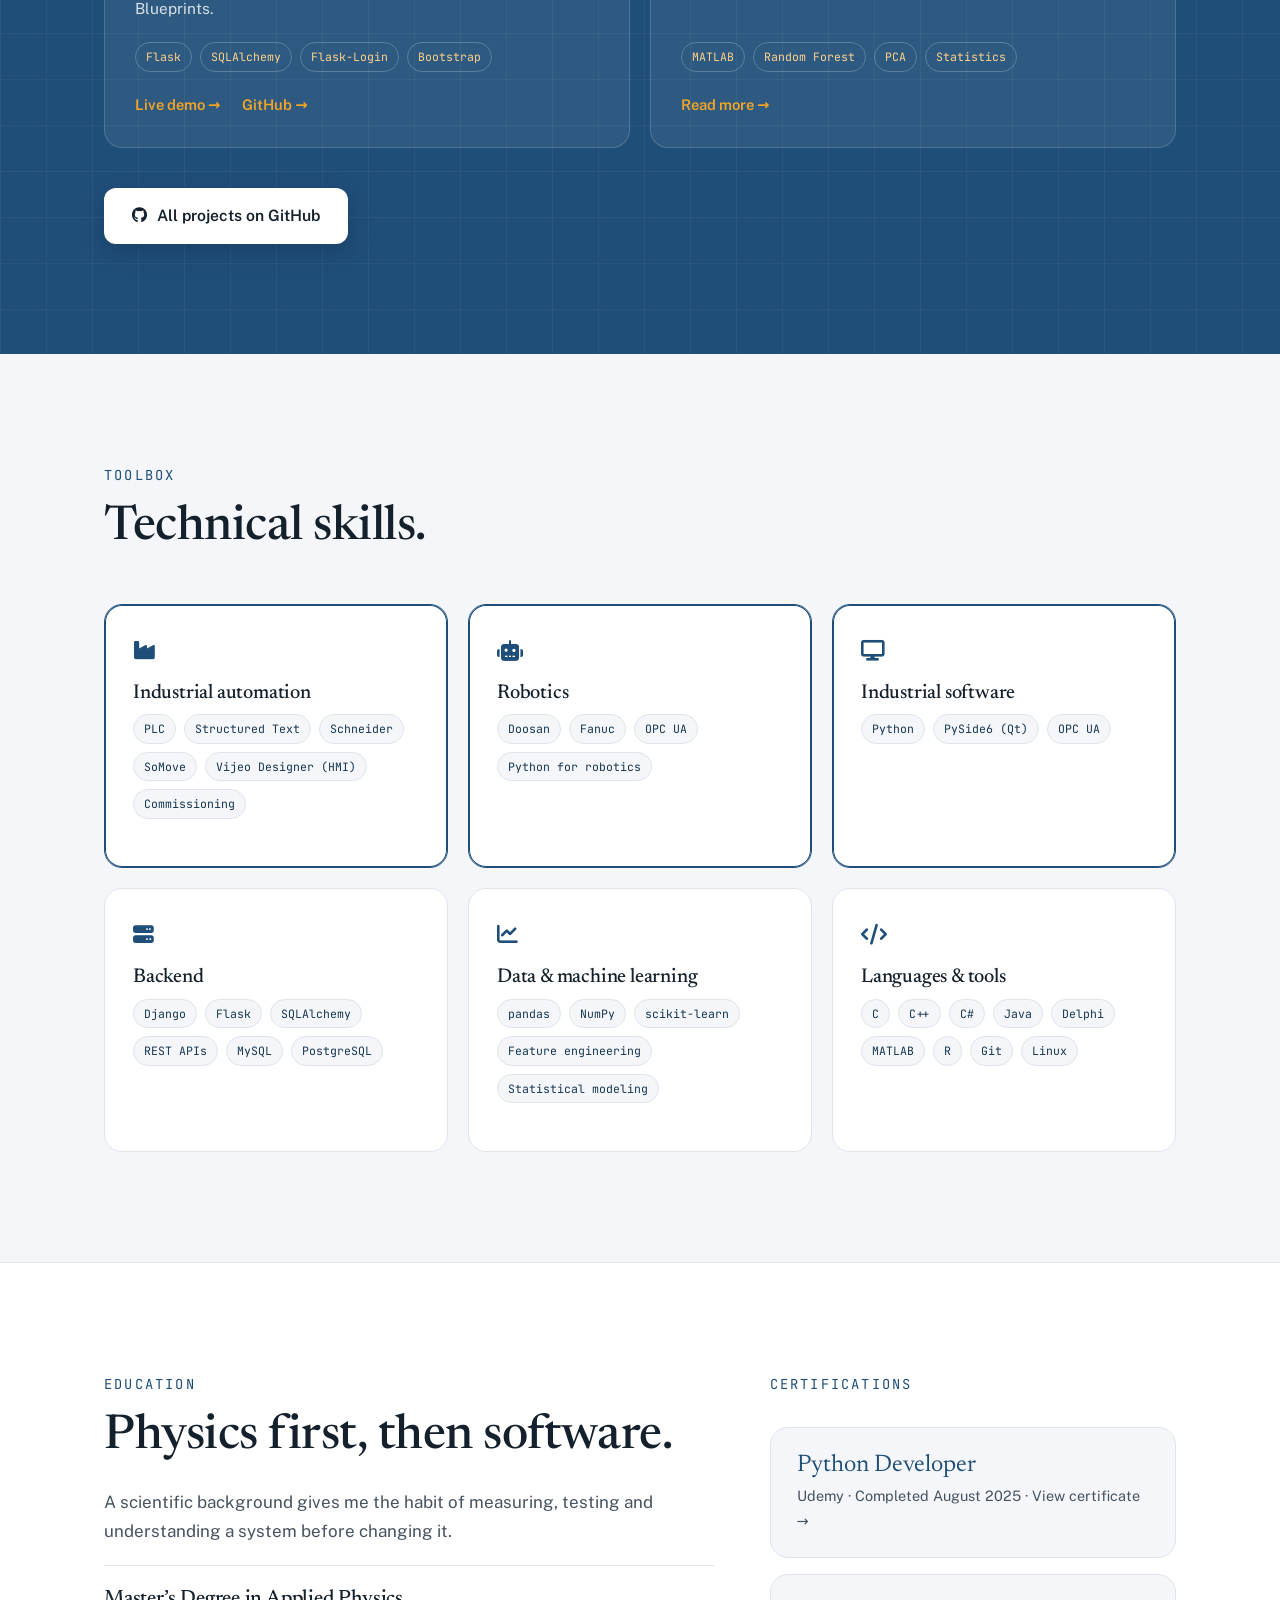
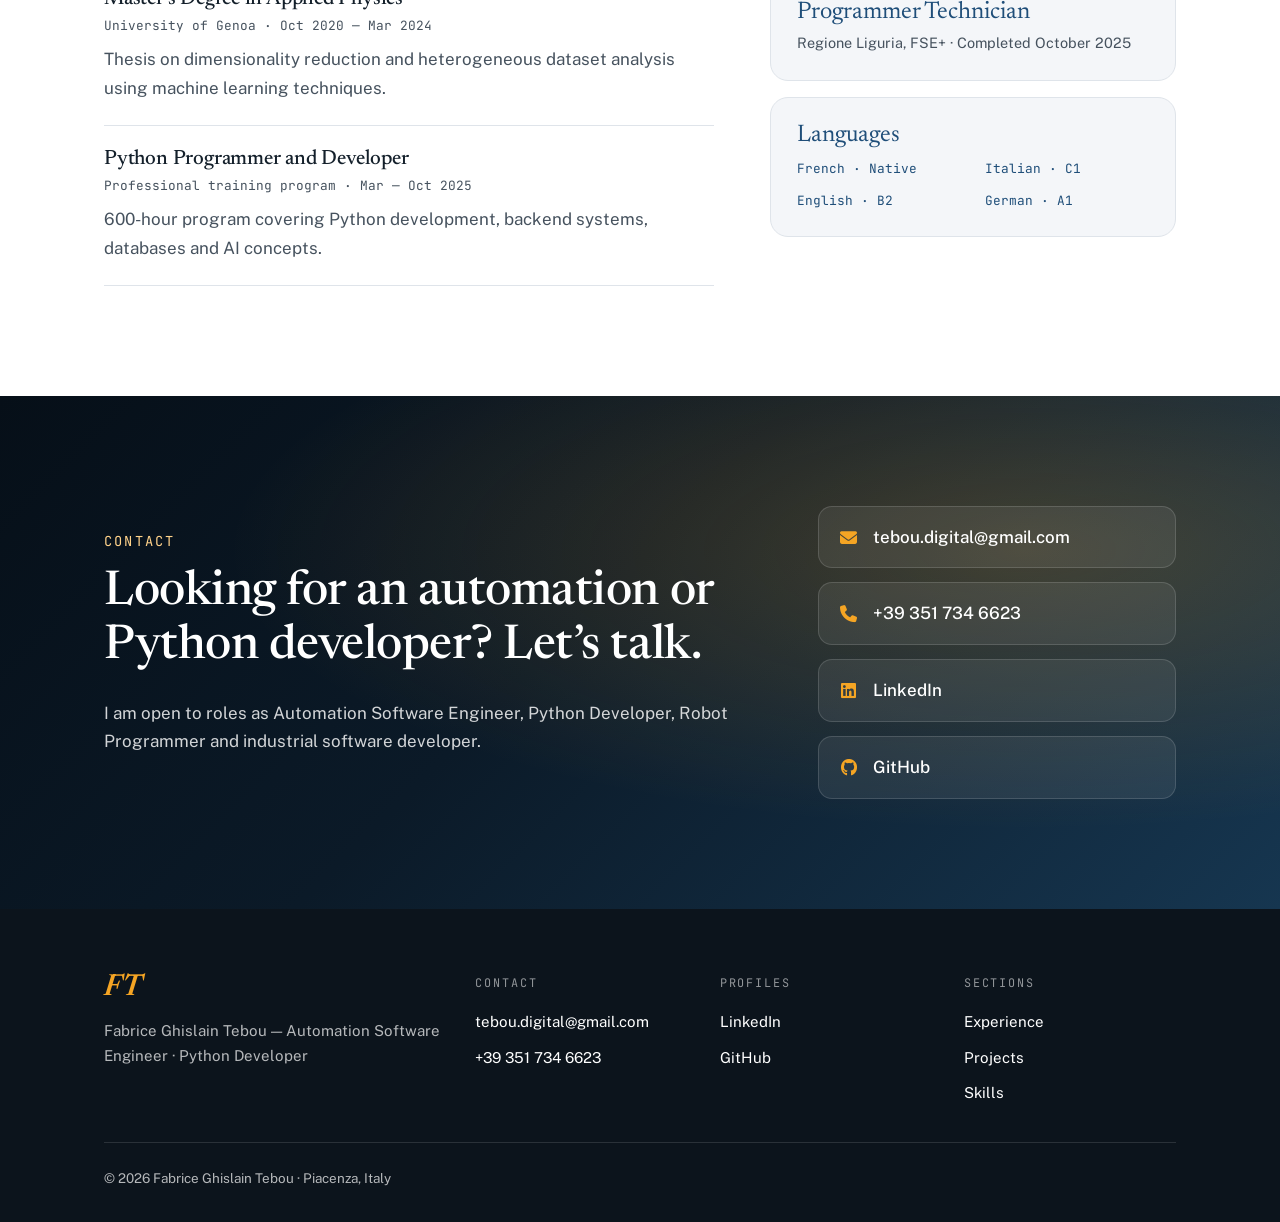
==== commit c68072ec: "Add owner-controlled availability status - data/status.json holds "open" or "closed" - assets/js/sta" ====
--- a/index.html
+++ b/index.html
@@ -48,7 +48,7 @@
       <div class="container header-inner">
         <a href="#home" class="brand" aria-label="Fabrice Ghislain Tebou, home">
           <span class="brand-mark">FT</span>
-          <span class="brand-status"><span class="status-dot" aria-hidden="true"></span><span class="status-text">Open to automation roles</span></span>
+          <span class="brand-status is-closed"><span class="status-dot" aria-hidden="true"></span><span class="status-text"><span class="status-long">Automation Software Engineer @ Provide Solution</span><span class="status-short">@ Provide Solution</span></span></span>
         </a>
 
         <nav class="pill-nav" id="nav" aria-label="Main navigation">
@@ -532,6 +532,7 @@
       </div>
     </footer>
 
+    <script src="assets/js/status.js"></script>
     <script>
       (function () {
         var header = document.getElementById("header");
--- a/assets/css/portfolio-1.css
+++ b/assets/css/portfolio-1.css
@@ -33,6 +33,7 @@
 
   --radius: 18px;
   --container: 1120px;
+  --bar-h: 56px;
 }
 
 *,
@@ -246,31 +247,42 @@
   color: var(--accent);
 }
 
-/* Availability status next to the monogram */
+/* Availability status next to the monogram (set by assets/js/status.js) */
 .brand-status {
   display: inline-flex;
   align-items: center;
-  gap: 10px;
-  padding: 6px 14px 6px 12px;
+  gap: 12px;
+  height: var(--bar-h);
+  padding: 0 22px 0 20px;
   border-radius: 999px;
-  background: rgba(255, 255, 255, 0.06);
-  border: 1px solid rgba(255, 255, 255, 0.14);
-  font-family: var(--mono);
-  font-size: 0.74rem;
-  letter-spacing: 0.12em;
-  text-transform: uppercase;
-  color: rgba(255, 255, 255, 0.86);
+  background: rgba(255, 255, 255, 0.08);
+  border: 1px solid rgba(255, 255, 255, 0.16);
+  font-family: var(--sans);
+  font-size: 0.9rem;
+  font-weight: 500;
+  white-space: nowrap;
+  color: rgba(255, 255, 255, 0.9);
+}
+
+.status-short {
+  display: none;
 }
 
 .status-dot {
   position: relative;
+  flex: none;
   width: 9px;
   height: 9px;
   border-radius: 50%;
+  background: var(--accent);
+}
+
+.brand-status.is-open .status-dot {
   background: #22c55e;
 }
 
-.status-dot::after {
+/* Only the "open" state pulses */
+.brand-status.is-open .status-dot::after {
   content: "";
   position: absolute;
   inset: 0;
@@ -279,6 +291,17 @@
   animation: status-ping 2s ease-out infinite;
 }
 
+/* Medium screens: the long message would collide with the navigation */
+@media (max-width: 1180px) {
+  .status-long {
+    display: none;
+  }
+
+  .status-short {
+    display: inline;
+  }
+}
+
 @keyframes status-ping {
   0% { transform: scale(1); opacity: 0.7; }
   80%, 100% { transform: scale(2.6); opacity: 0; }
@@ -292,7 +315,9 @@
 
 .pill-nav {
   display: flex;
+  align-items: center;
   gap: 6px;
+  height: var(--bar-h);
   padding: 6px;
   border-radius: 999px;
   background: rgba(255, 255, 255, 0.08);
@@ -870,6 +895,8 @@
   .pill-nav.open {
     display: flex;
     flex-direction: column;
+    align-items: stretch;
+    height: auto;
     position: absolute;
     top: 100%;
     left: 24px;
@@ -953,9 +980,10 @@
   }
 
   .brand-status {
-    padding: 6px 12px 6px 10px;
-    font-size: 0.66rem;
-    letter-spacing: 0.08em;
+    height: 44px;
+    padding: 0 14px 0 12px;
+    gap: 10px;
+    font-size: 0.82rem;
   }
 }
 
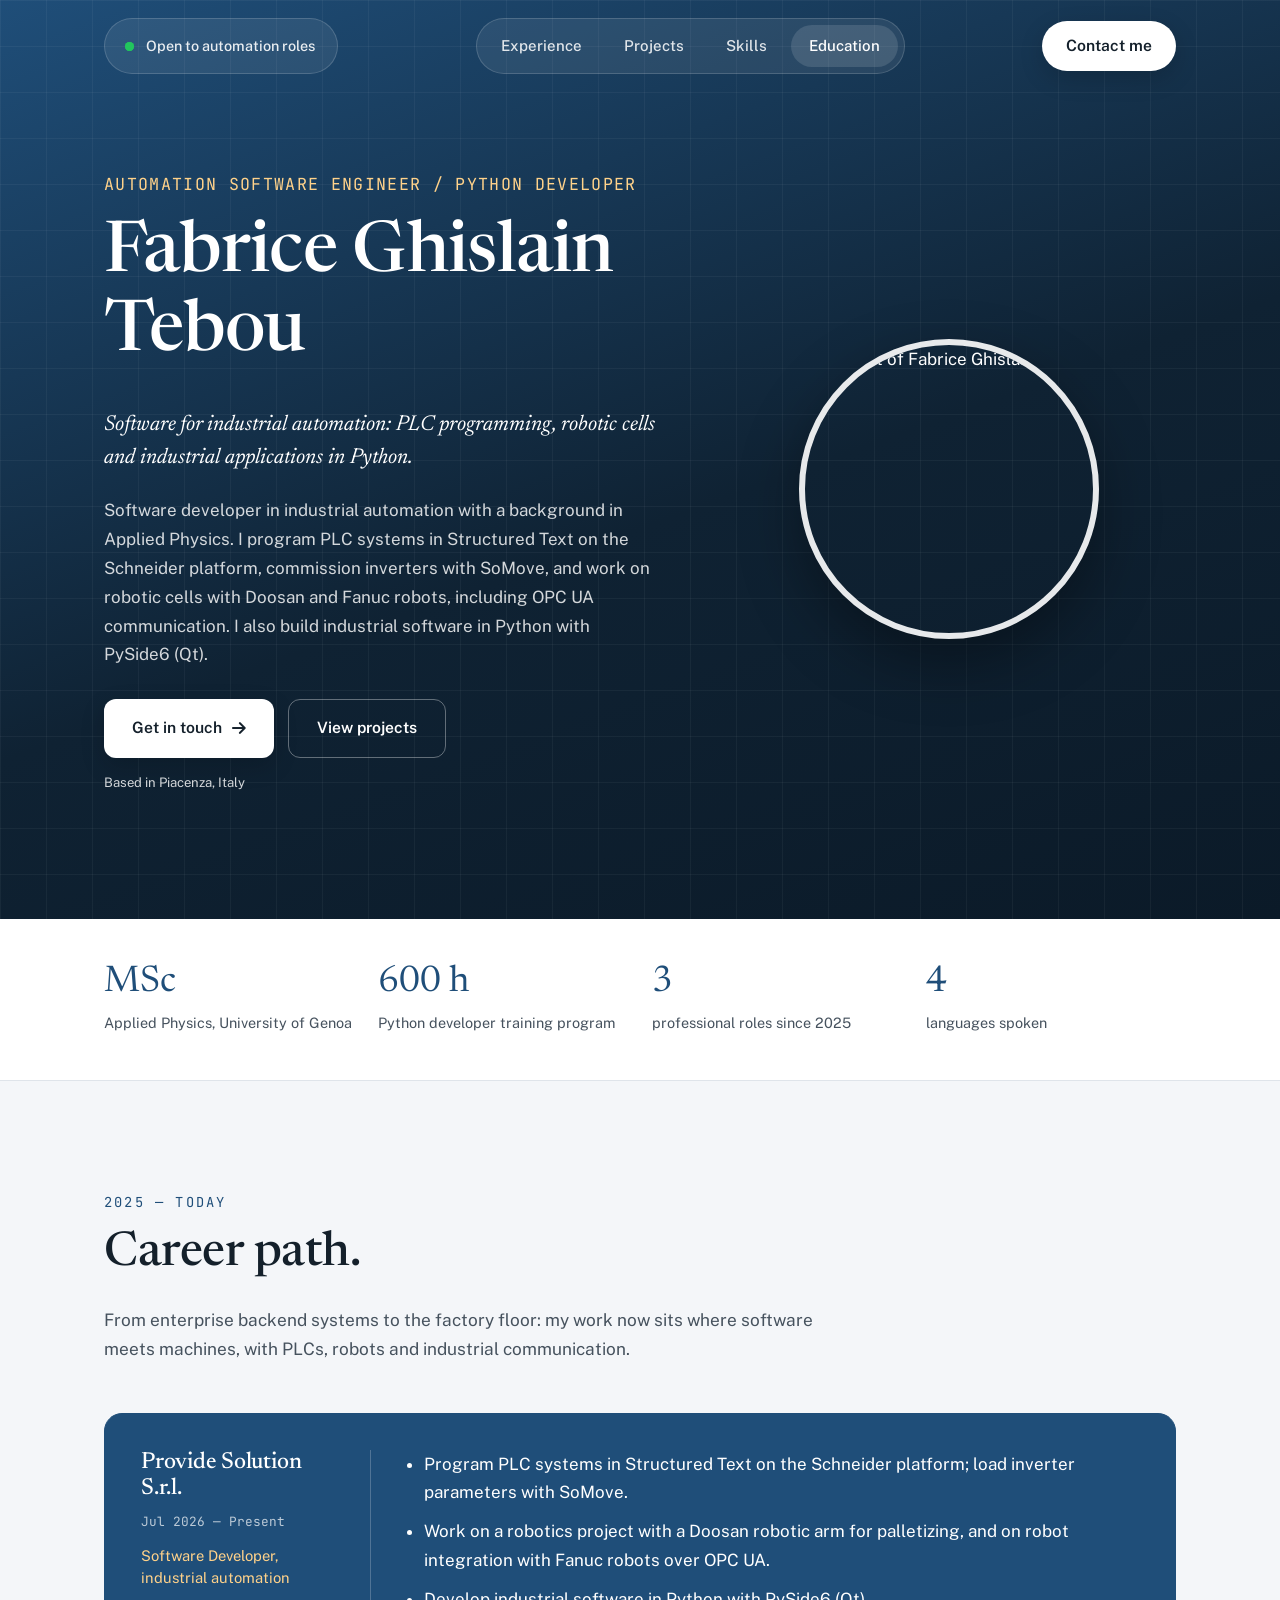
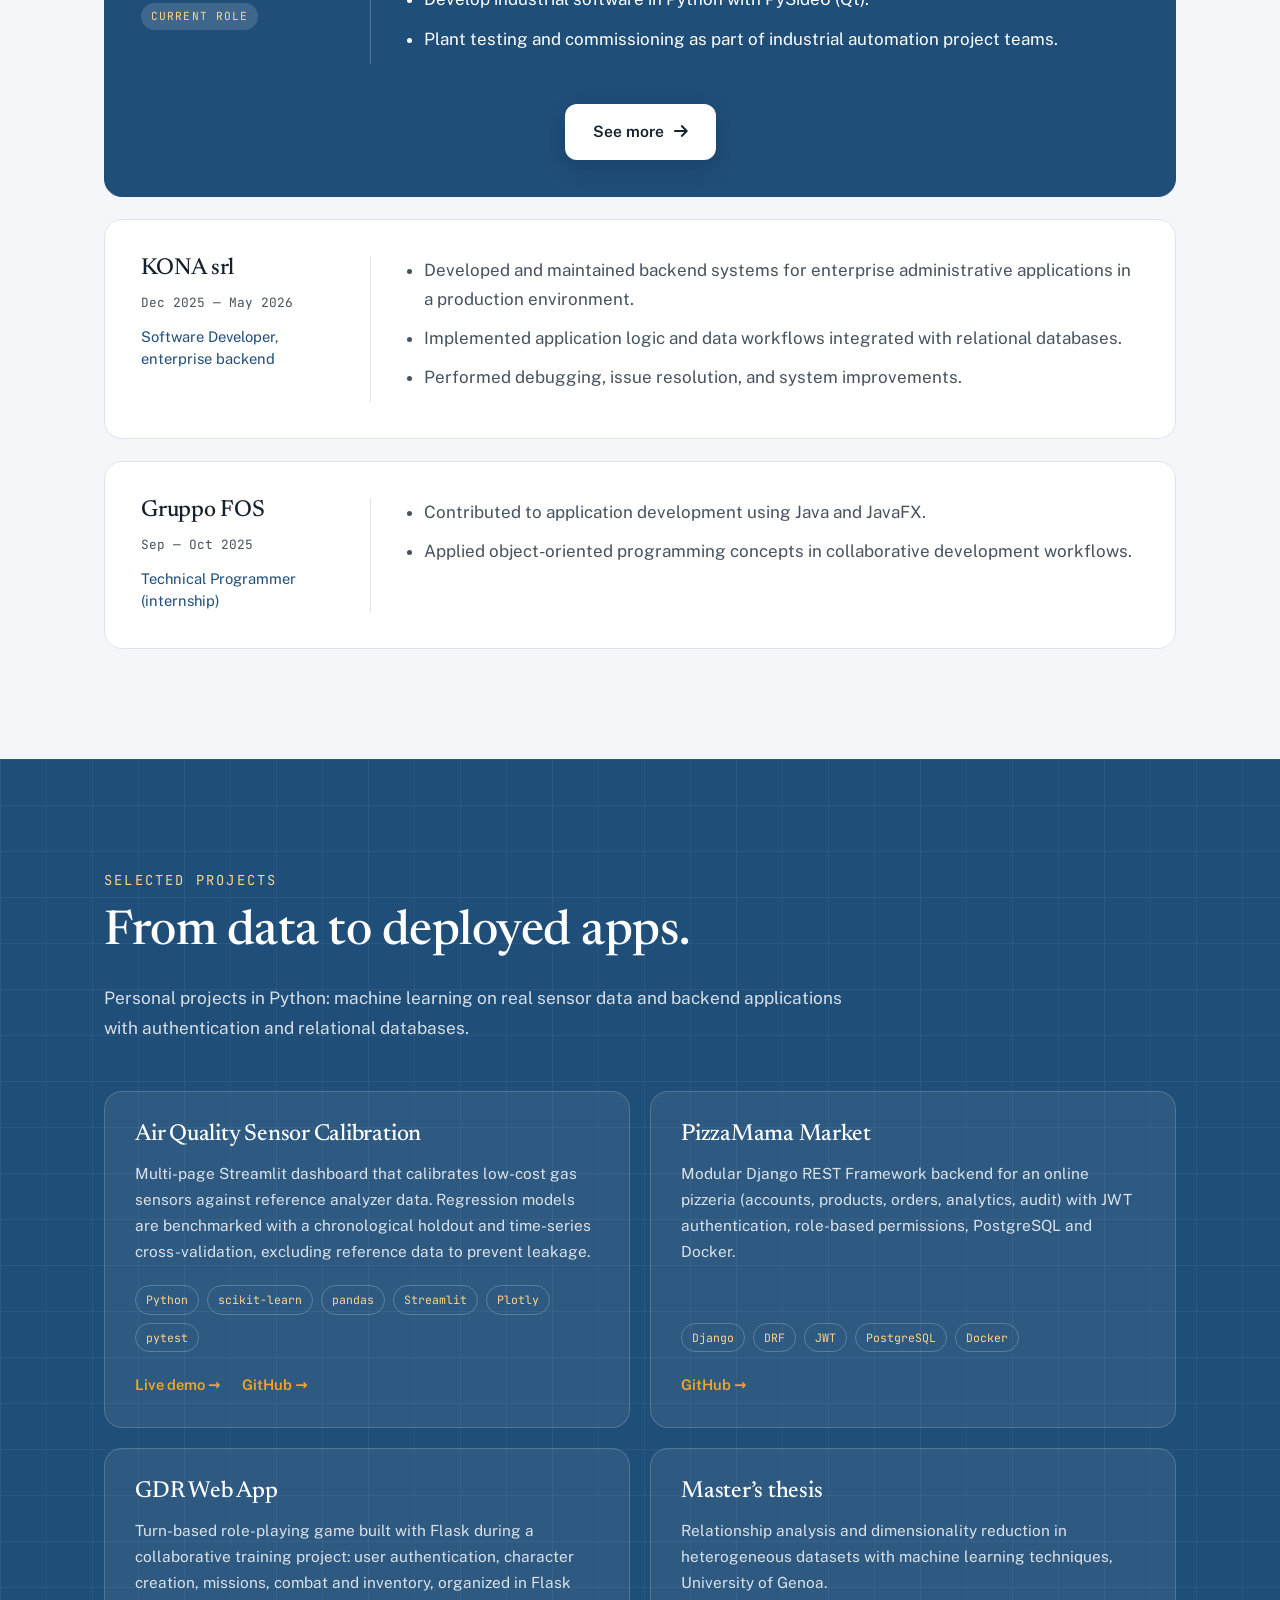
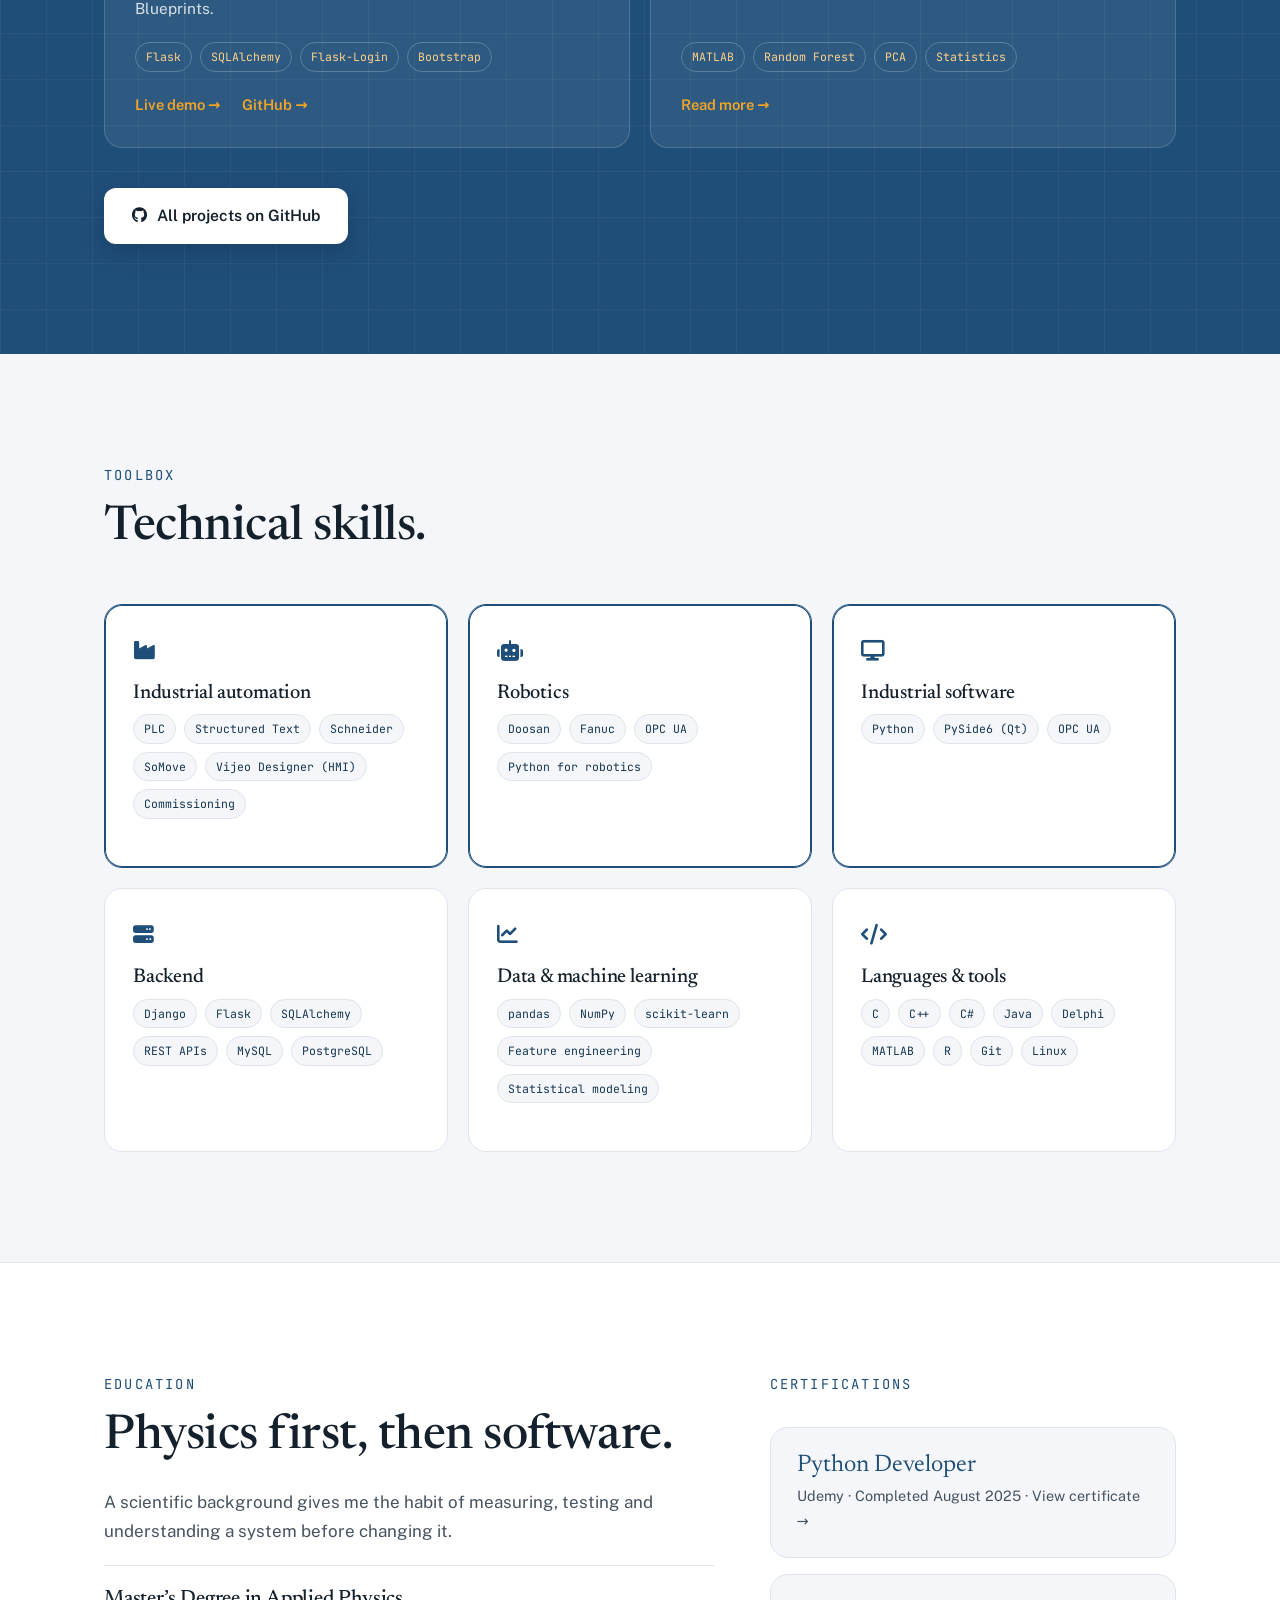
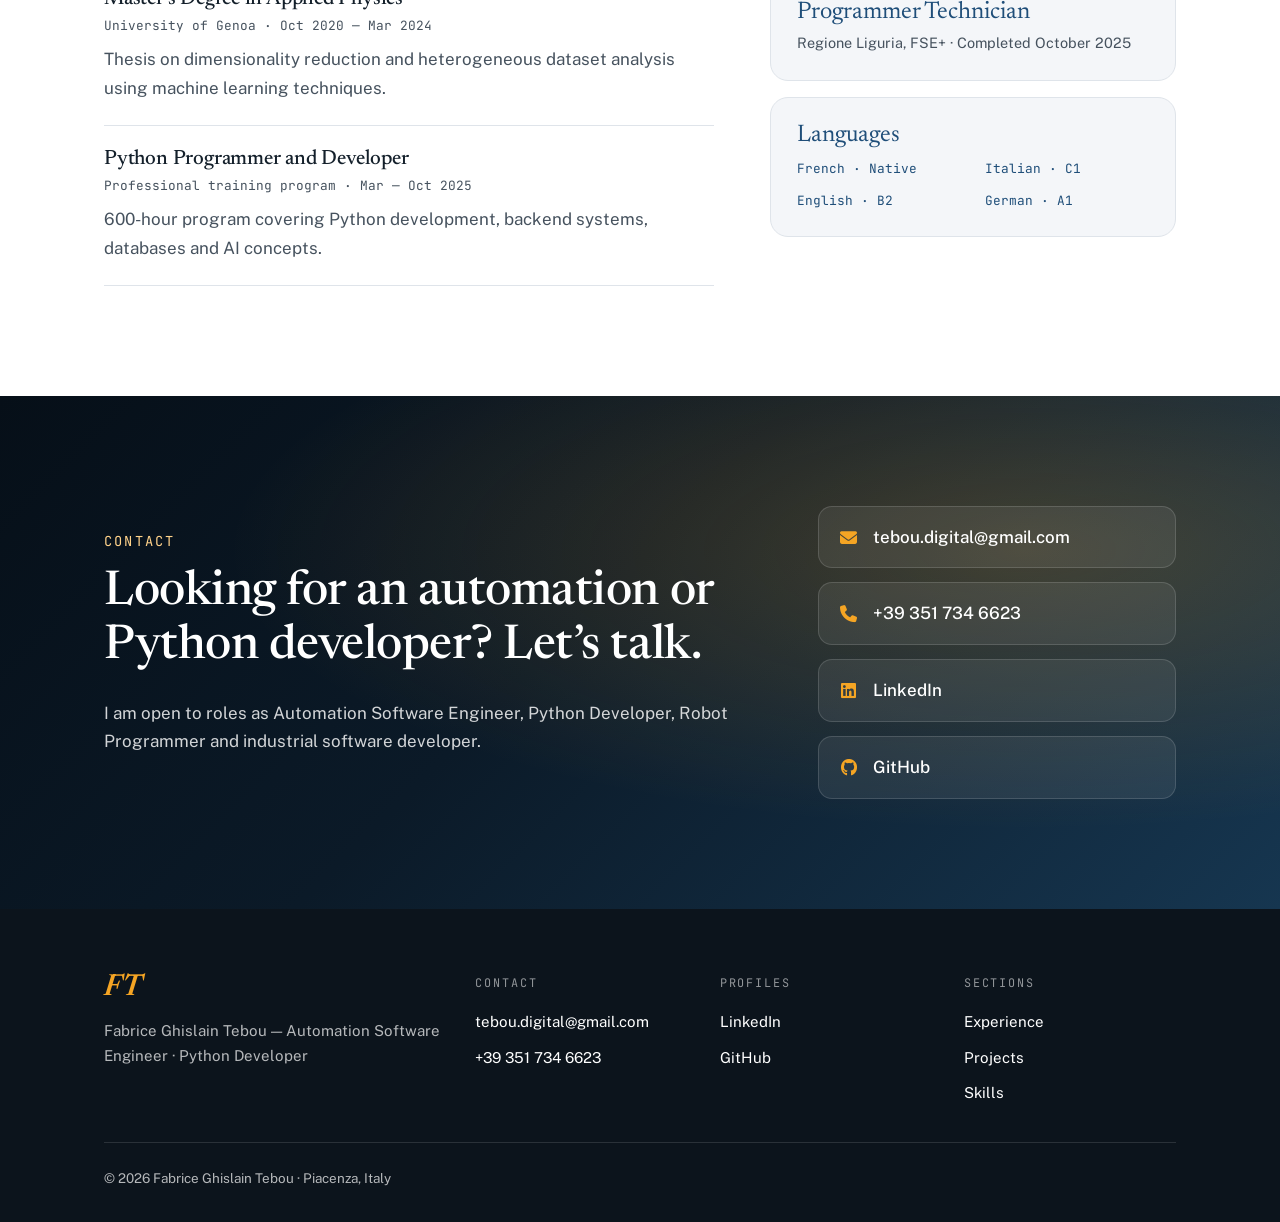
==== commit 34f3fbbe: "Remove FT monogram from the header Co-Authored-By: Claude Opus 5.5 <noreply@anthropic.com>" ====
--- a/index.html
+++ b/index.html
@@ -47,7 +47,6 @@
     <header class="site-header" id="header">
       <div class="container header-inner">
         <a href="#home" class="brand" aria-label="Fabrice Ghislain Tebou, home">
-          <span class="brand-mark">FT</span>
           <span class="brand-status is-closed"><span class="status-dot" aria-hidden="true"></span><span class="status-text"><span class="status-long">Automation Software Engineer @ Provide Solution</span><span class="status-short">@ Provide Solution</span></span></span>
         </a>
 
--- a/assets/css/portfolio-1.css
+++ b/assets/css/portfolio-1.css
@@ -292,7 +292,7 @@
 }
 
 /* Medium screens: the long message would collide with the navigation */
-@media (max-width: 1180px) {
+@media (max-width: 1080px) {
   .status-long {
     display: none;
   }
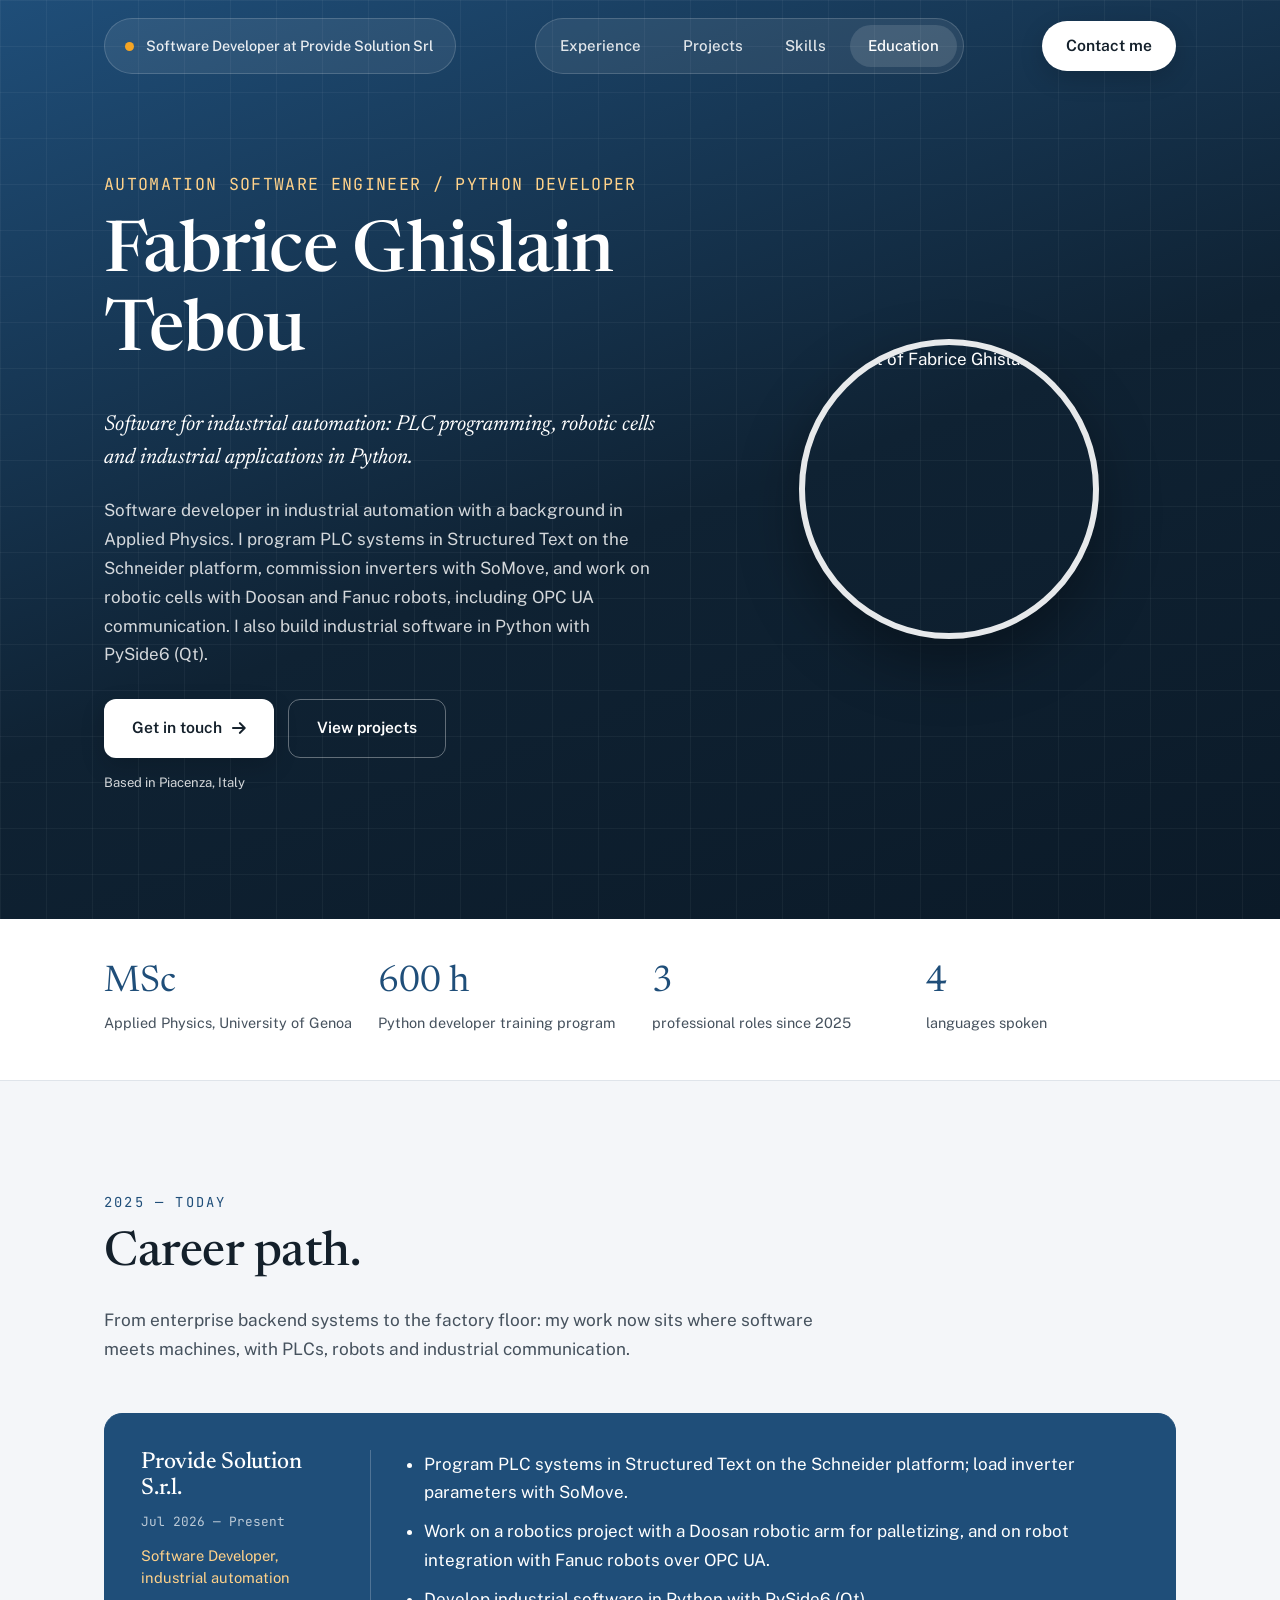
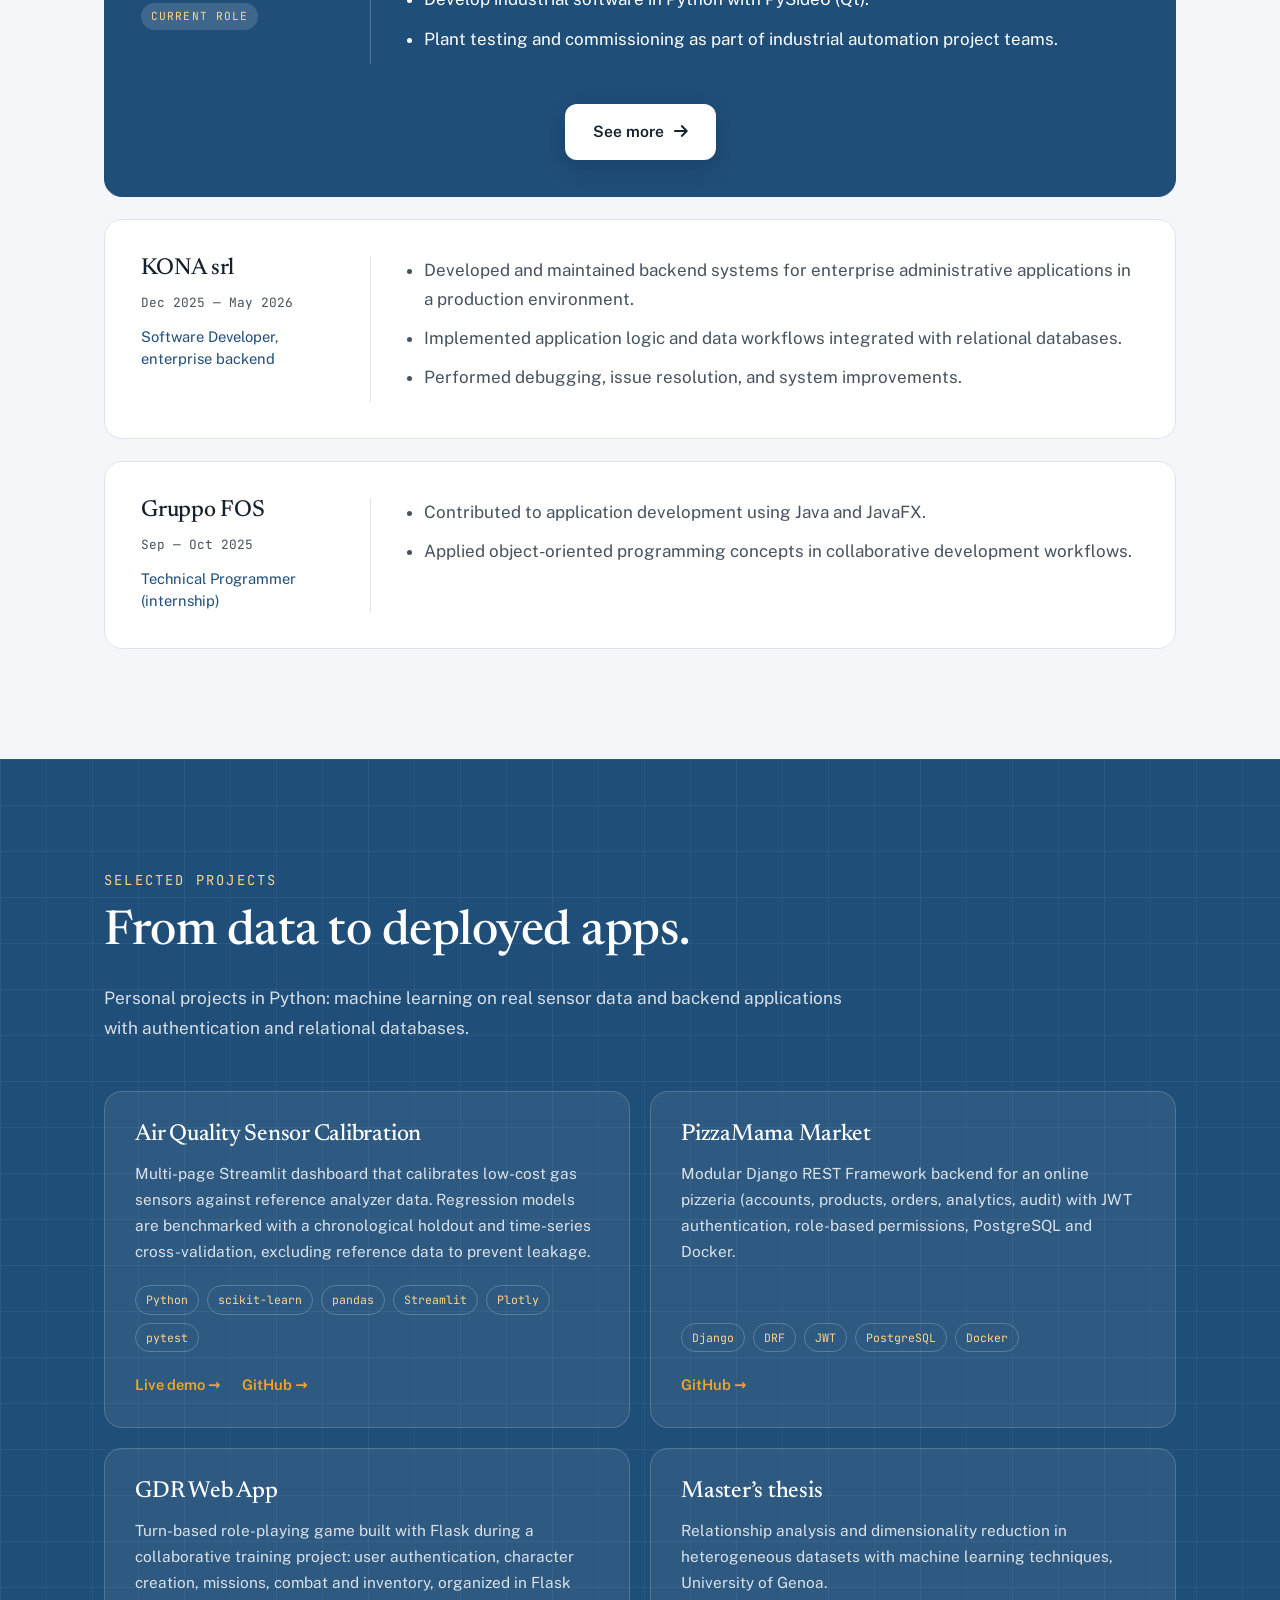
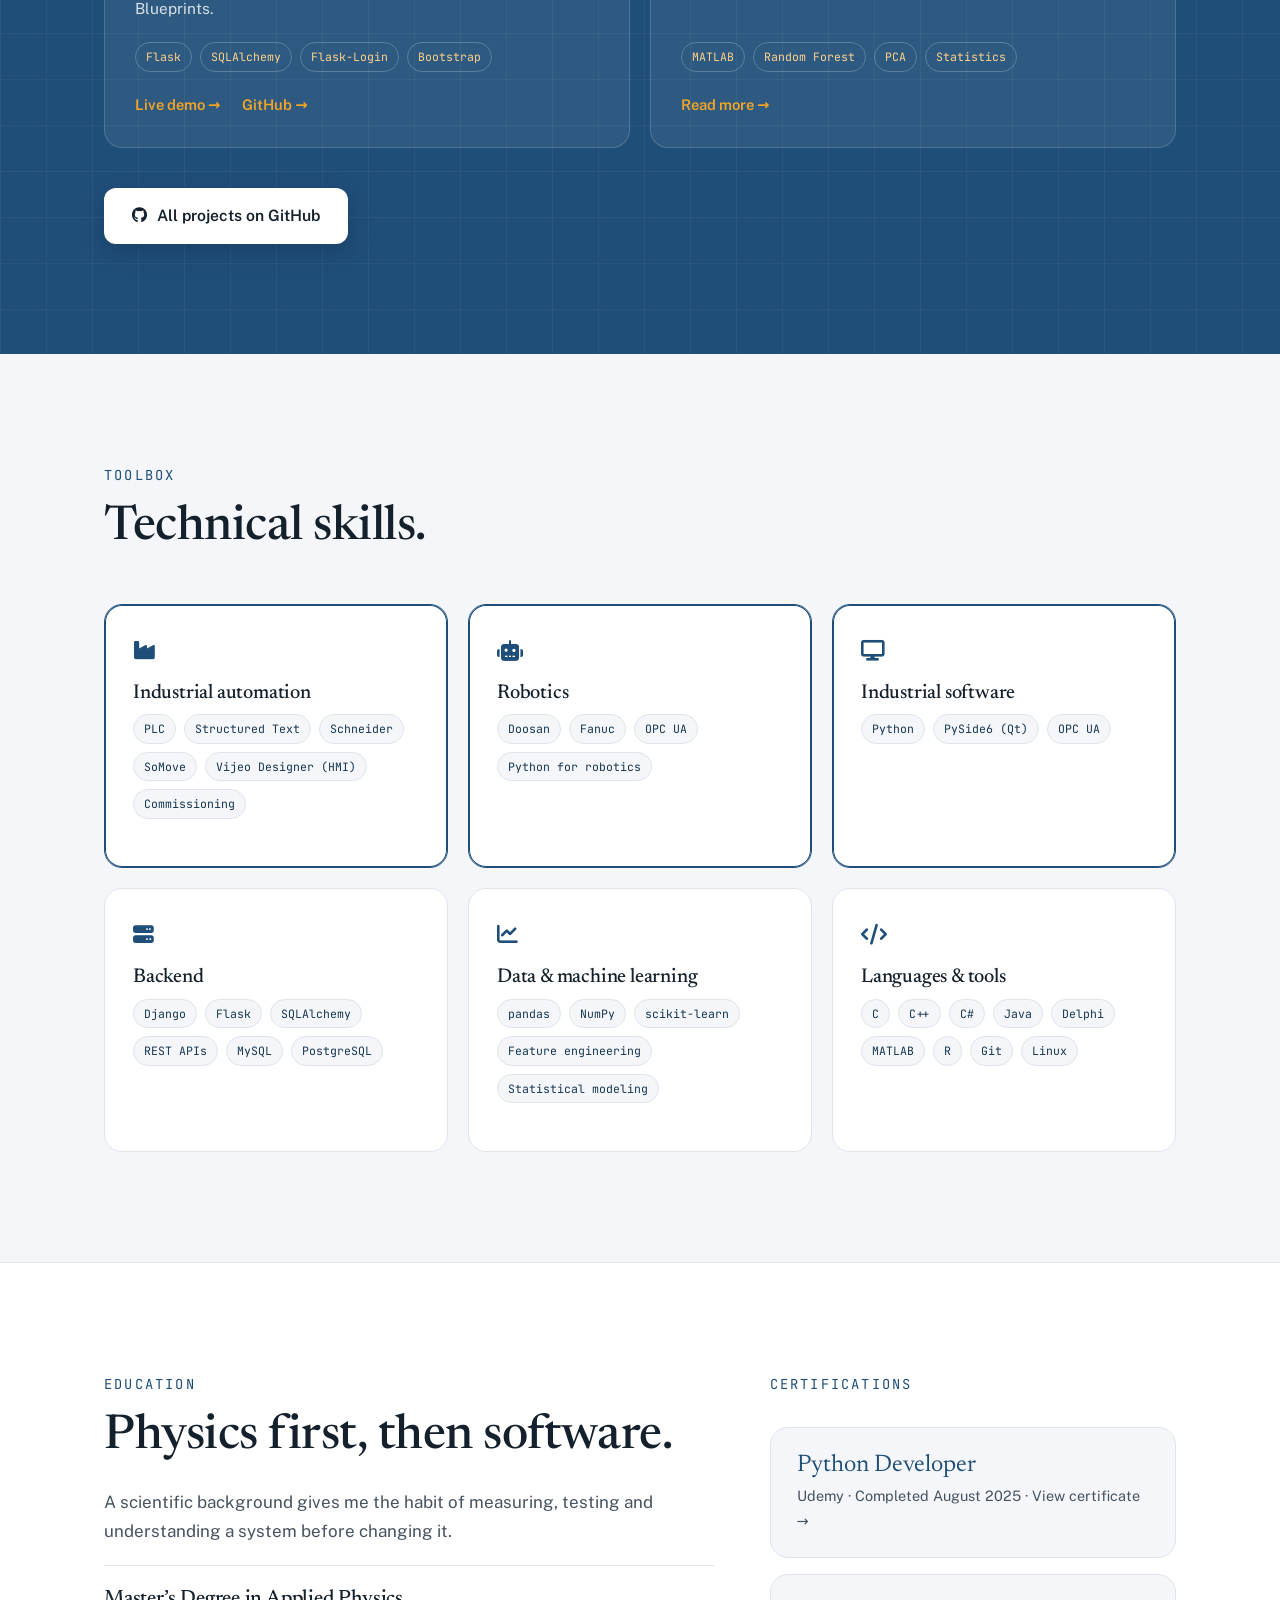
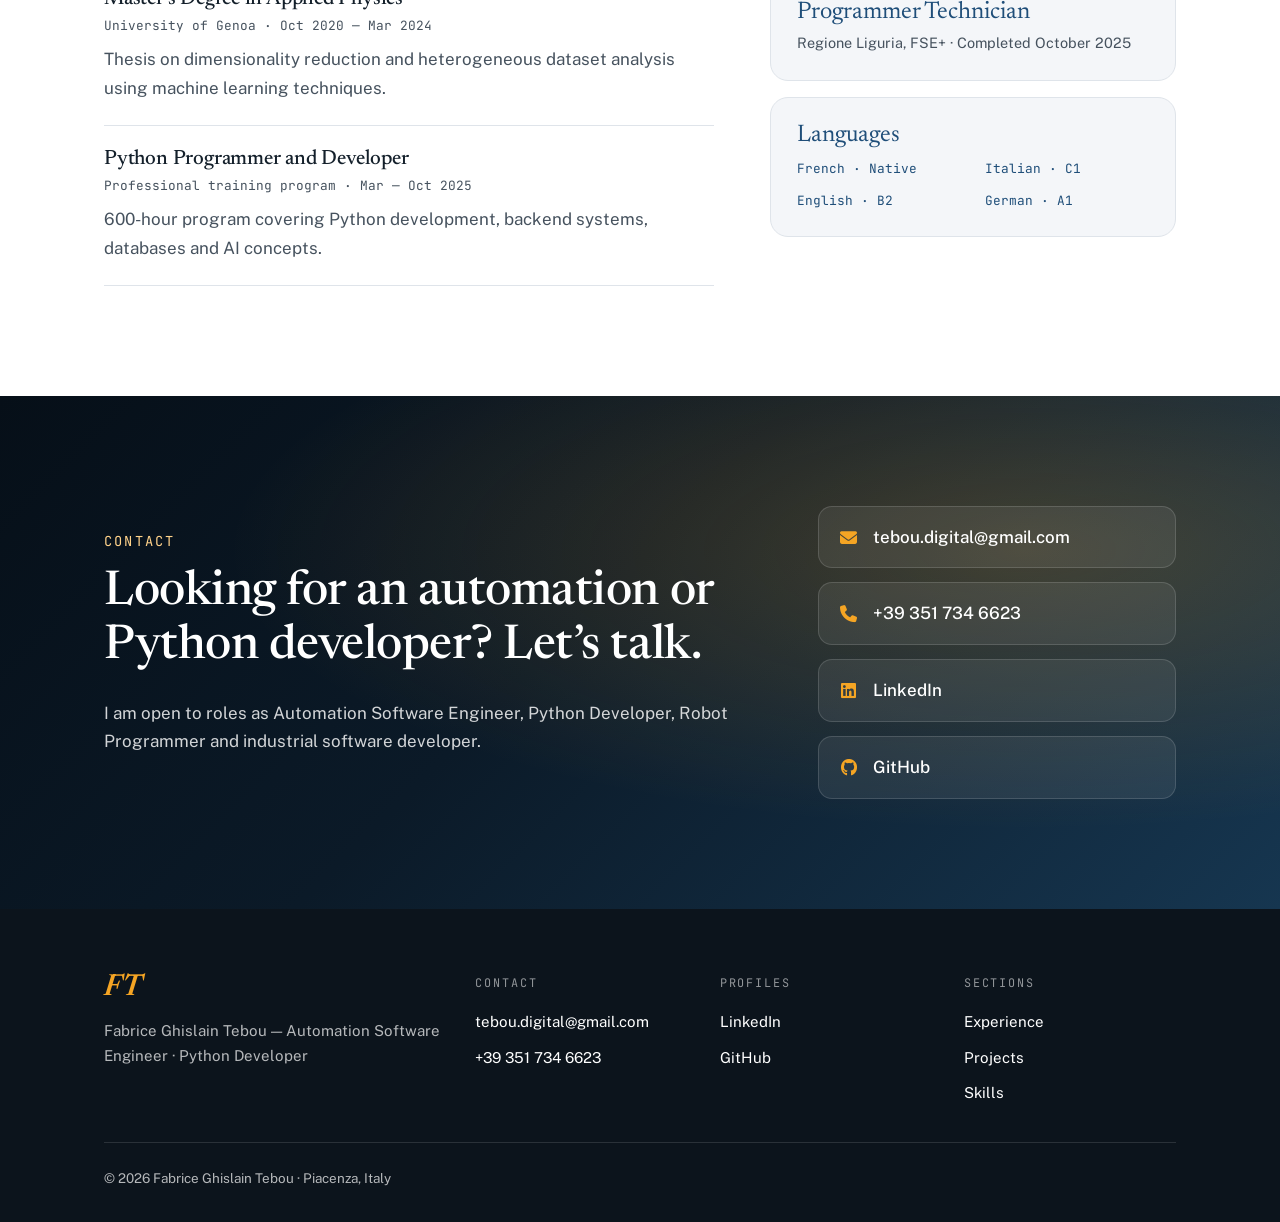
==== commit 26a89332: "Use current job title as the closed availability message Co-Authored-By: Claude Opus 5.5 <noreply@an" ====
--- a/index.html
+++ b/index.html
@@ -47,7 +47,7 @@
     <header class="site-header" id="header">
       <div class="container header-inner">
         <a href="#home" class="brand" aria-label="Fabrice Ghislain Tebou, home">
-          <span class="brand-status is-closed"><span class="status-dot" aria-hidden="true"></span><span class="status-text"><span class="status-long">Automation Software Engineer @ Provide Solution</span><span class="status-short">@ Provide Solution</span></span></span>
+          <span class="brand-status is-closed"><span class="status-dot" aria-hidden="true"></span><span class="status-text"><span class="status-long">Software Developer at Provide Solution Srl</span><span class="status-short">at Provide Solution</span></span></span>
         </a>
 
         <nav class="pill-nav" id="nav" aria-label="Main navigation">
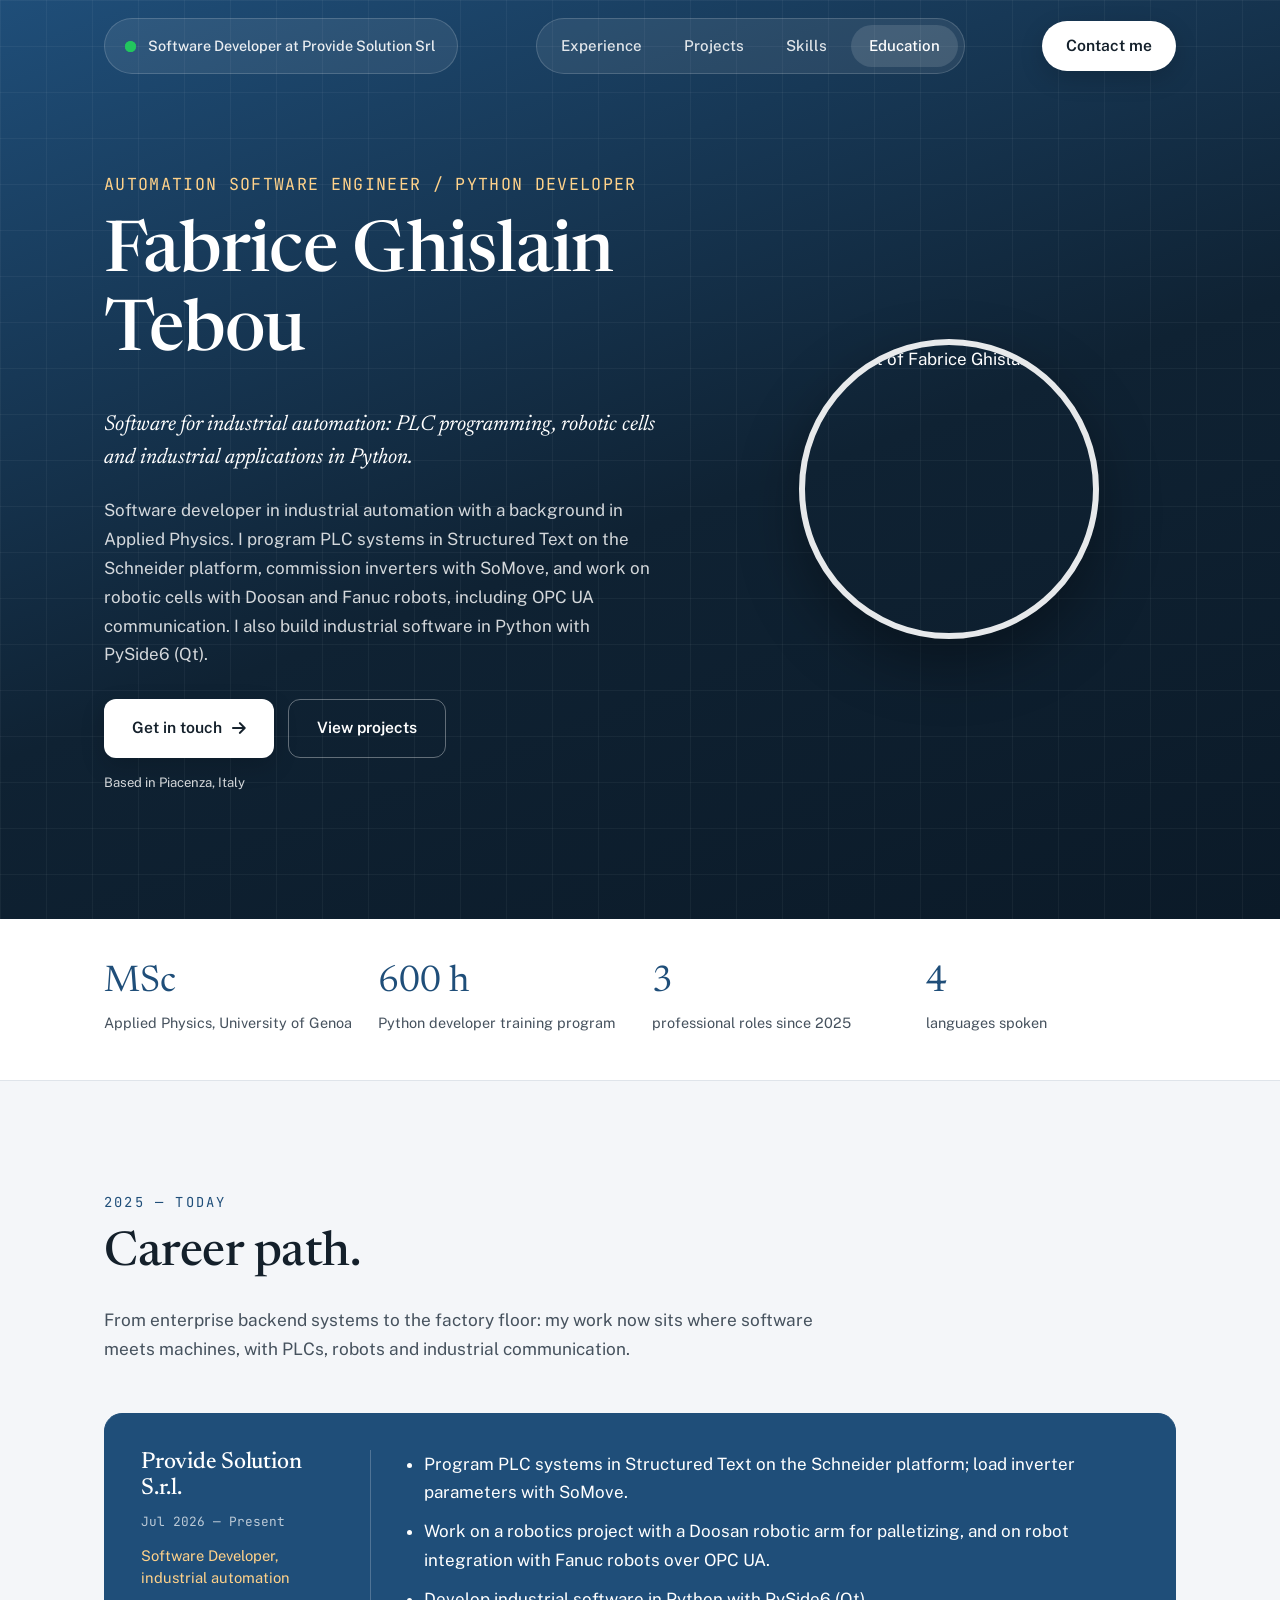
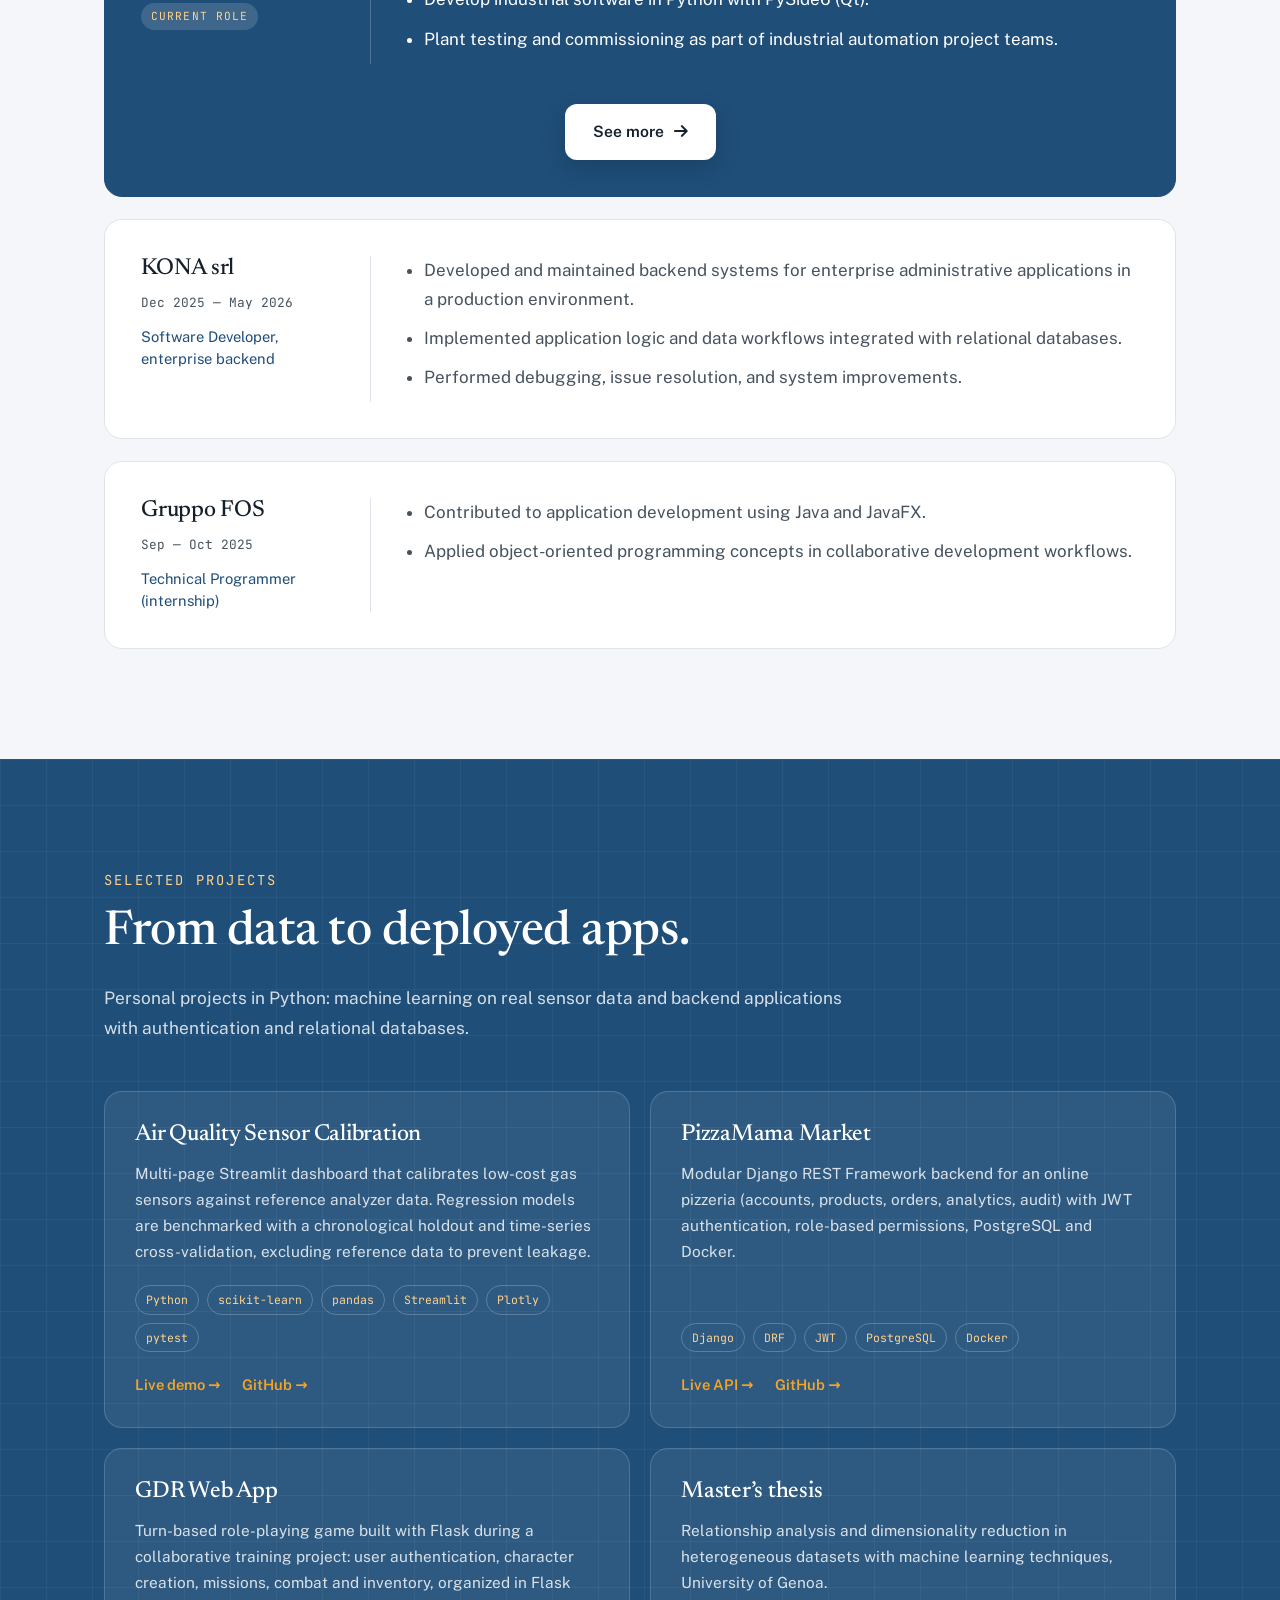
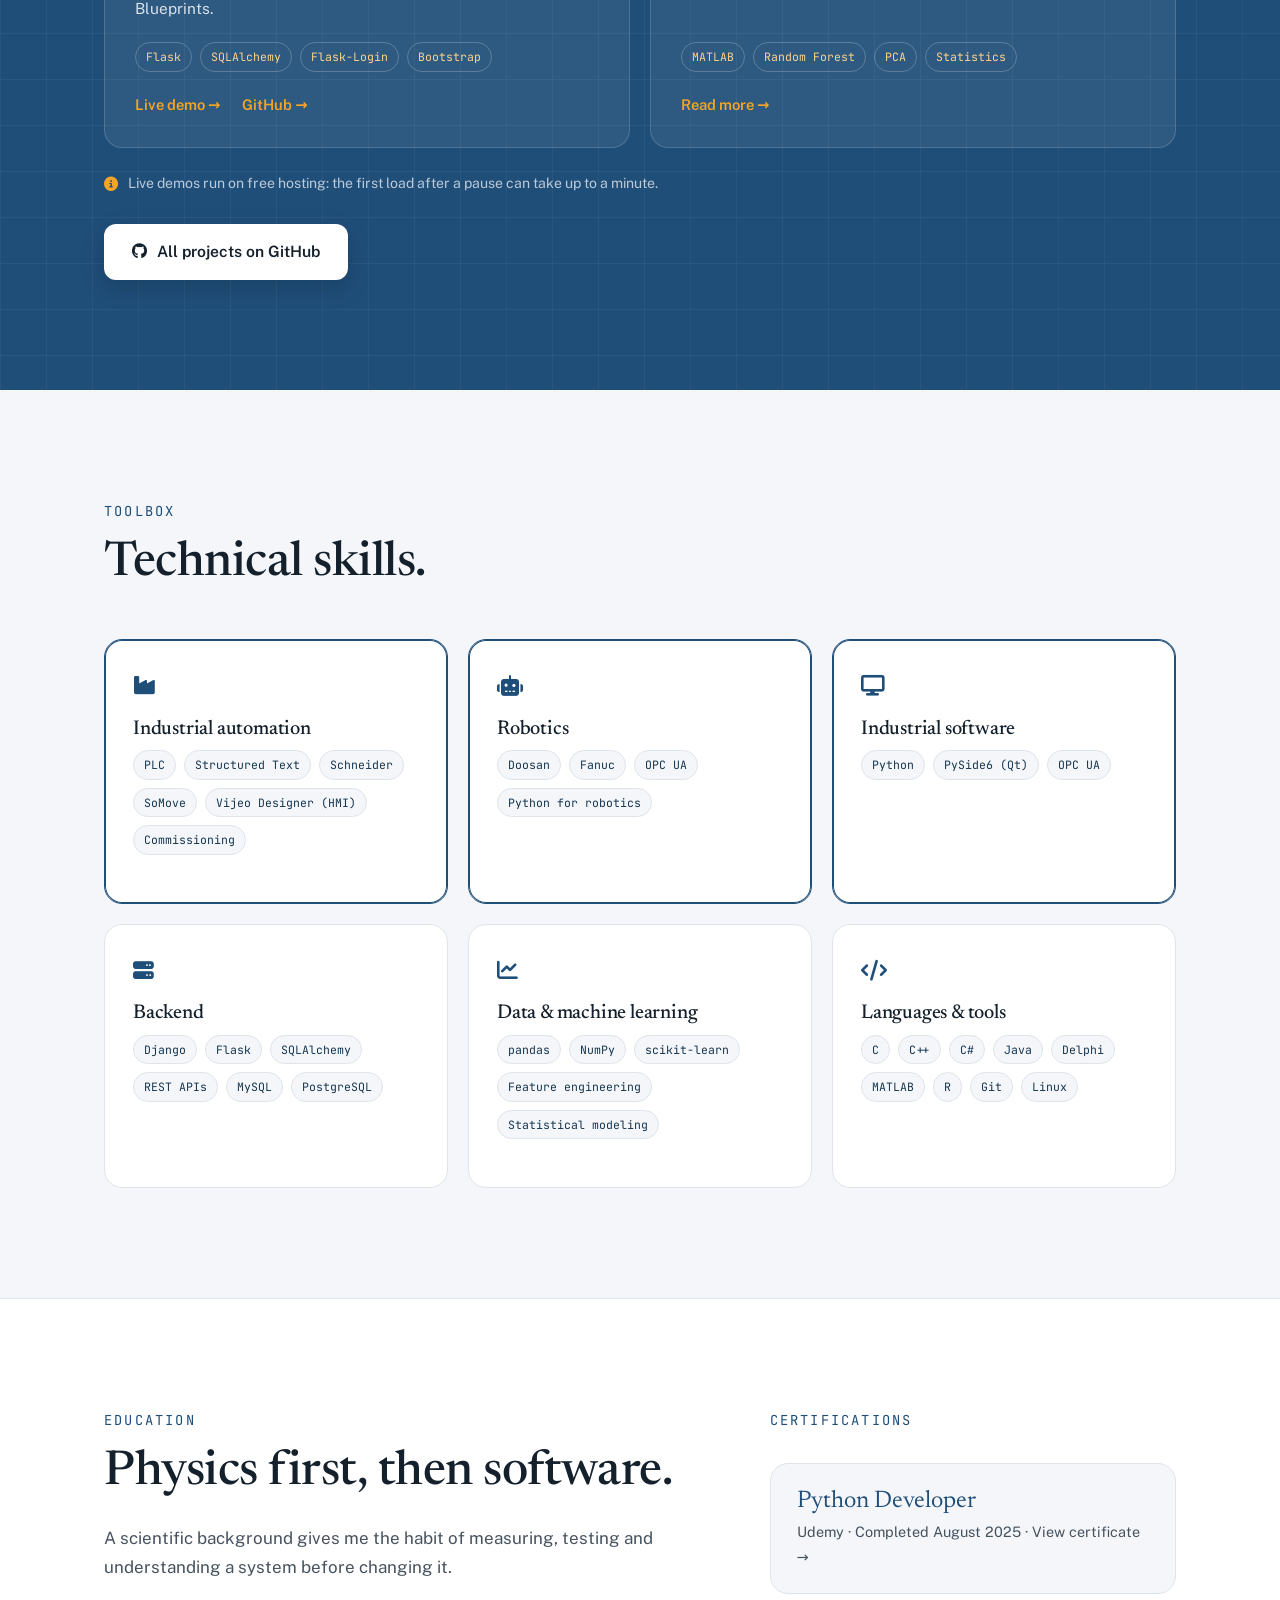
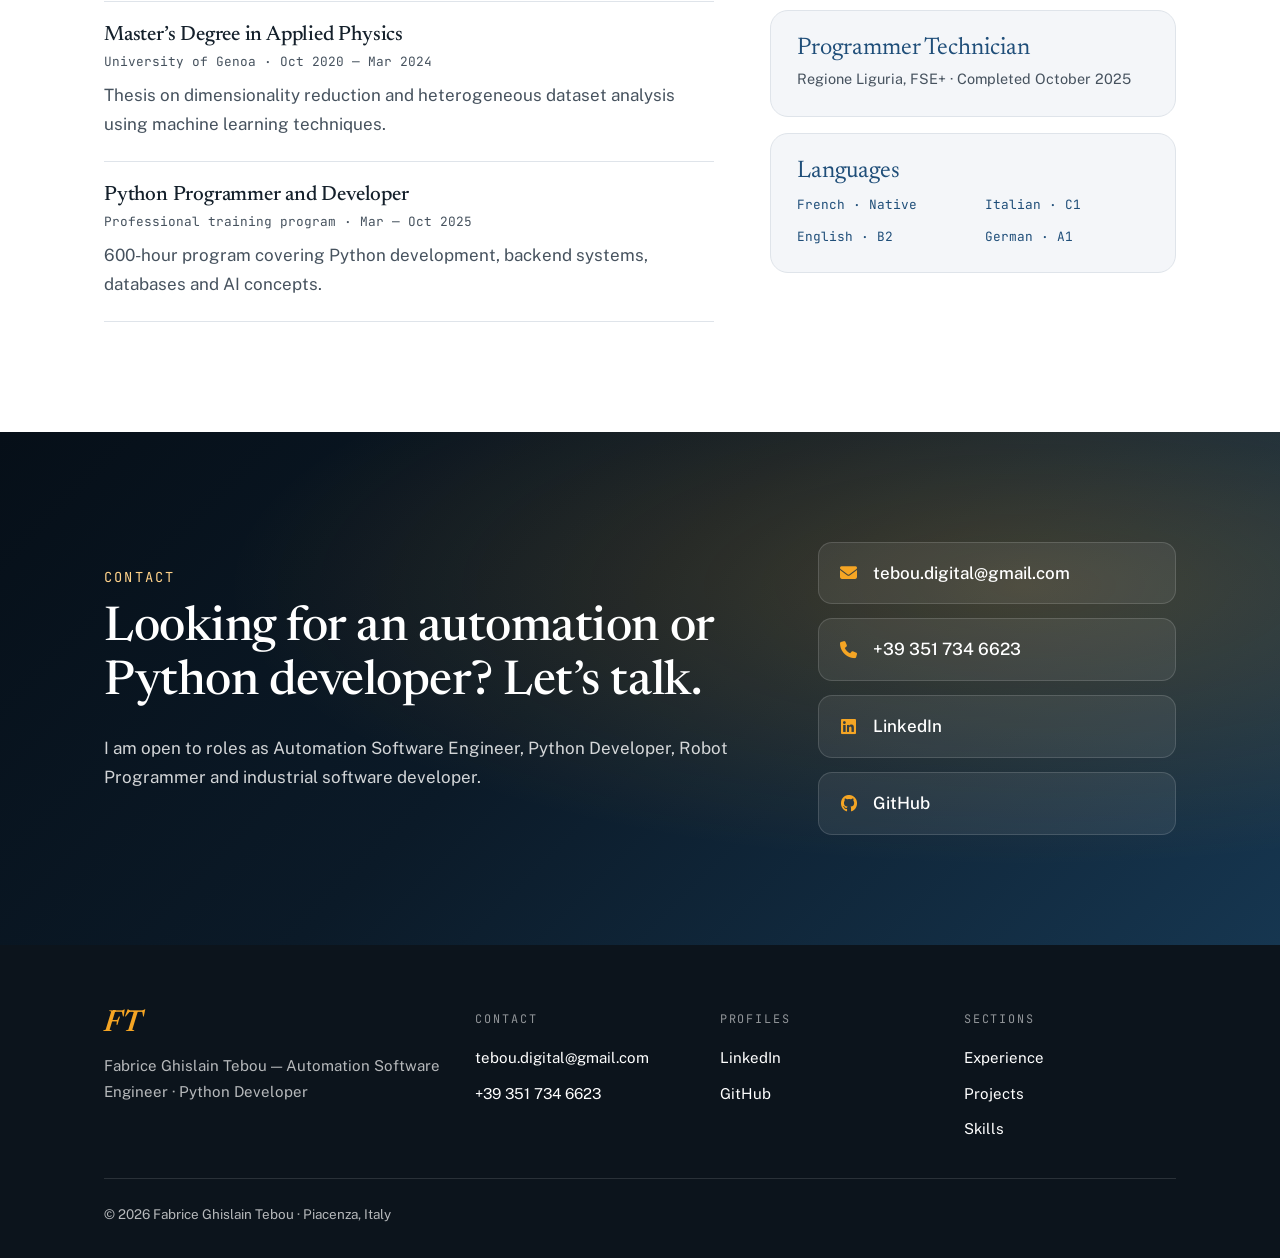
==== commit 9c31bdda: "Restore PizzaMama live API link and add free hosting note Co-Authored-By: Claude Opus 5.5 <noreply@a" ====
--- a/index.html
+++ b/index.html
@@ -269,6 +269,7 @@
                 <li>Docker</li>
               </ul>
               <div class="project-links">
+                <a href="https://pizzamama-market-049s.onrender.com/api/v1/docs/" target="_blank" rel="noopener">Live API →</a>
                 <a href="https://github.com/teboudigital/pizzamama-market" target="_blank" rel="noopener">GitHub →</a>
               </div>
             </article>
@@ -311,6 +312,12 @@
               </div>
             </article>
           </div>
+
+          <p class="hosting-note">
+            <i class="fa-solid fa-circle-info"></i>
+            Live demos run on free hosting: the first load after a pause can
+            take up to a minute.
+          </p>
 
           <a href="https://github.com/teboudigital" class="btn btn-light" target="_blank" rel="noopener">
             <i class="fa-brands fa-github"></i> All projects on GitHub
--- a/assets/css/portfolio-1.css
+++ b/assets/css/portfolio-1.css
@@ -271,18 +271,14 @@
 .status-dot {
   position: relative;
   flex: none;
-  width: 9px;
-  height: 9px;
+  width: 11px;
+  height: 11px;
   border-radius: 50%;
-  background: var(--accent);
-}
-
-.brand-status.is-open .status-dot {
   background: #22c55e;
 }
 
-/* Only the "open" state pulses */
-.brand-status.is-open .status-dot::after {
+/* Same green pulsing dot in every state: only the message changes */
+.status-dot::after {
   content: "";
   position: absolute;
   inset: 0;
@@ -641,6 +637,19 @@
 
 .project-links a:hover {
   text-decoration: underline;
+}
+
+.hosting-note {
+  display: flex;
+  align-items: center;
+  gap: 10px;
+  margin: -16px 0 28px;
+  font-size: 0.88rem;
+  color: rgba(255, 255, 255, 0.7) !important;
+}
+
+.hosting-note i {
+  color: var(--accent);
 }
 
 /* ================================ */
